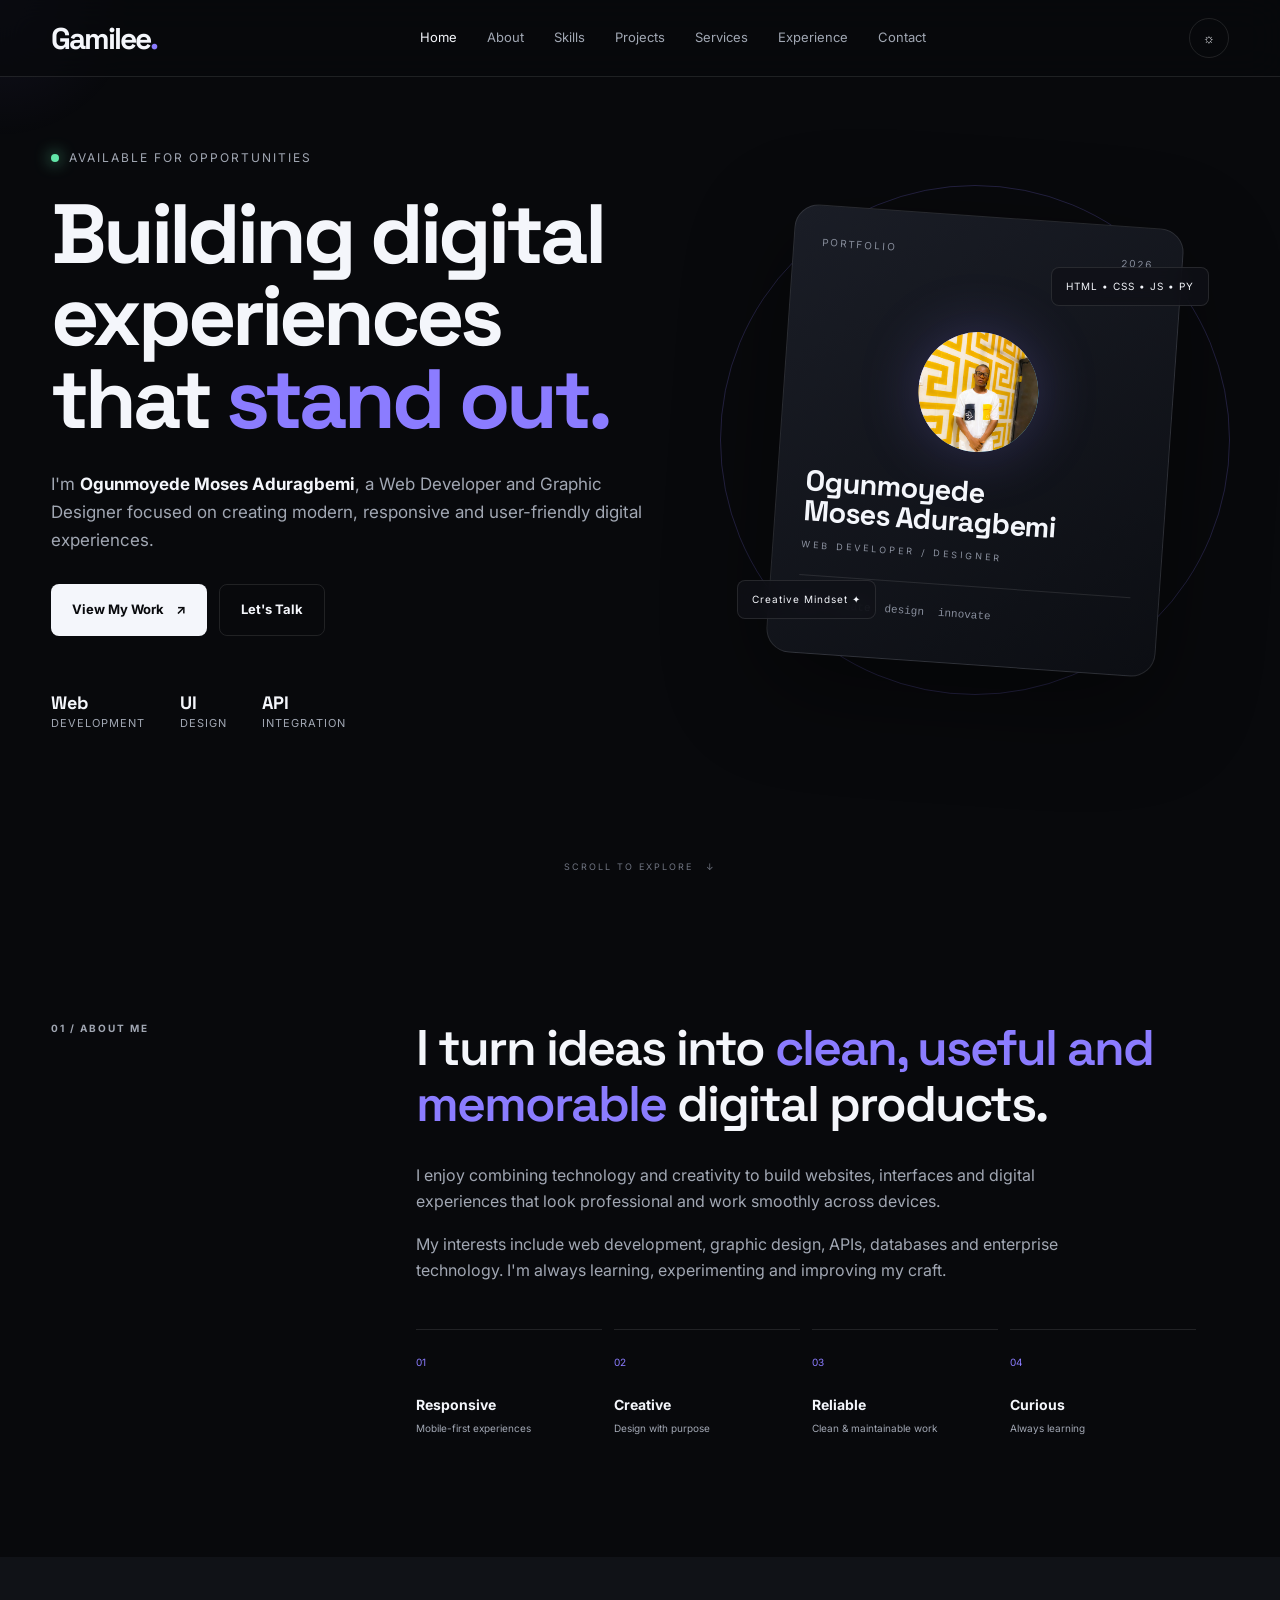
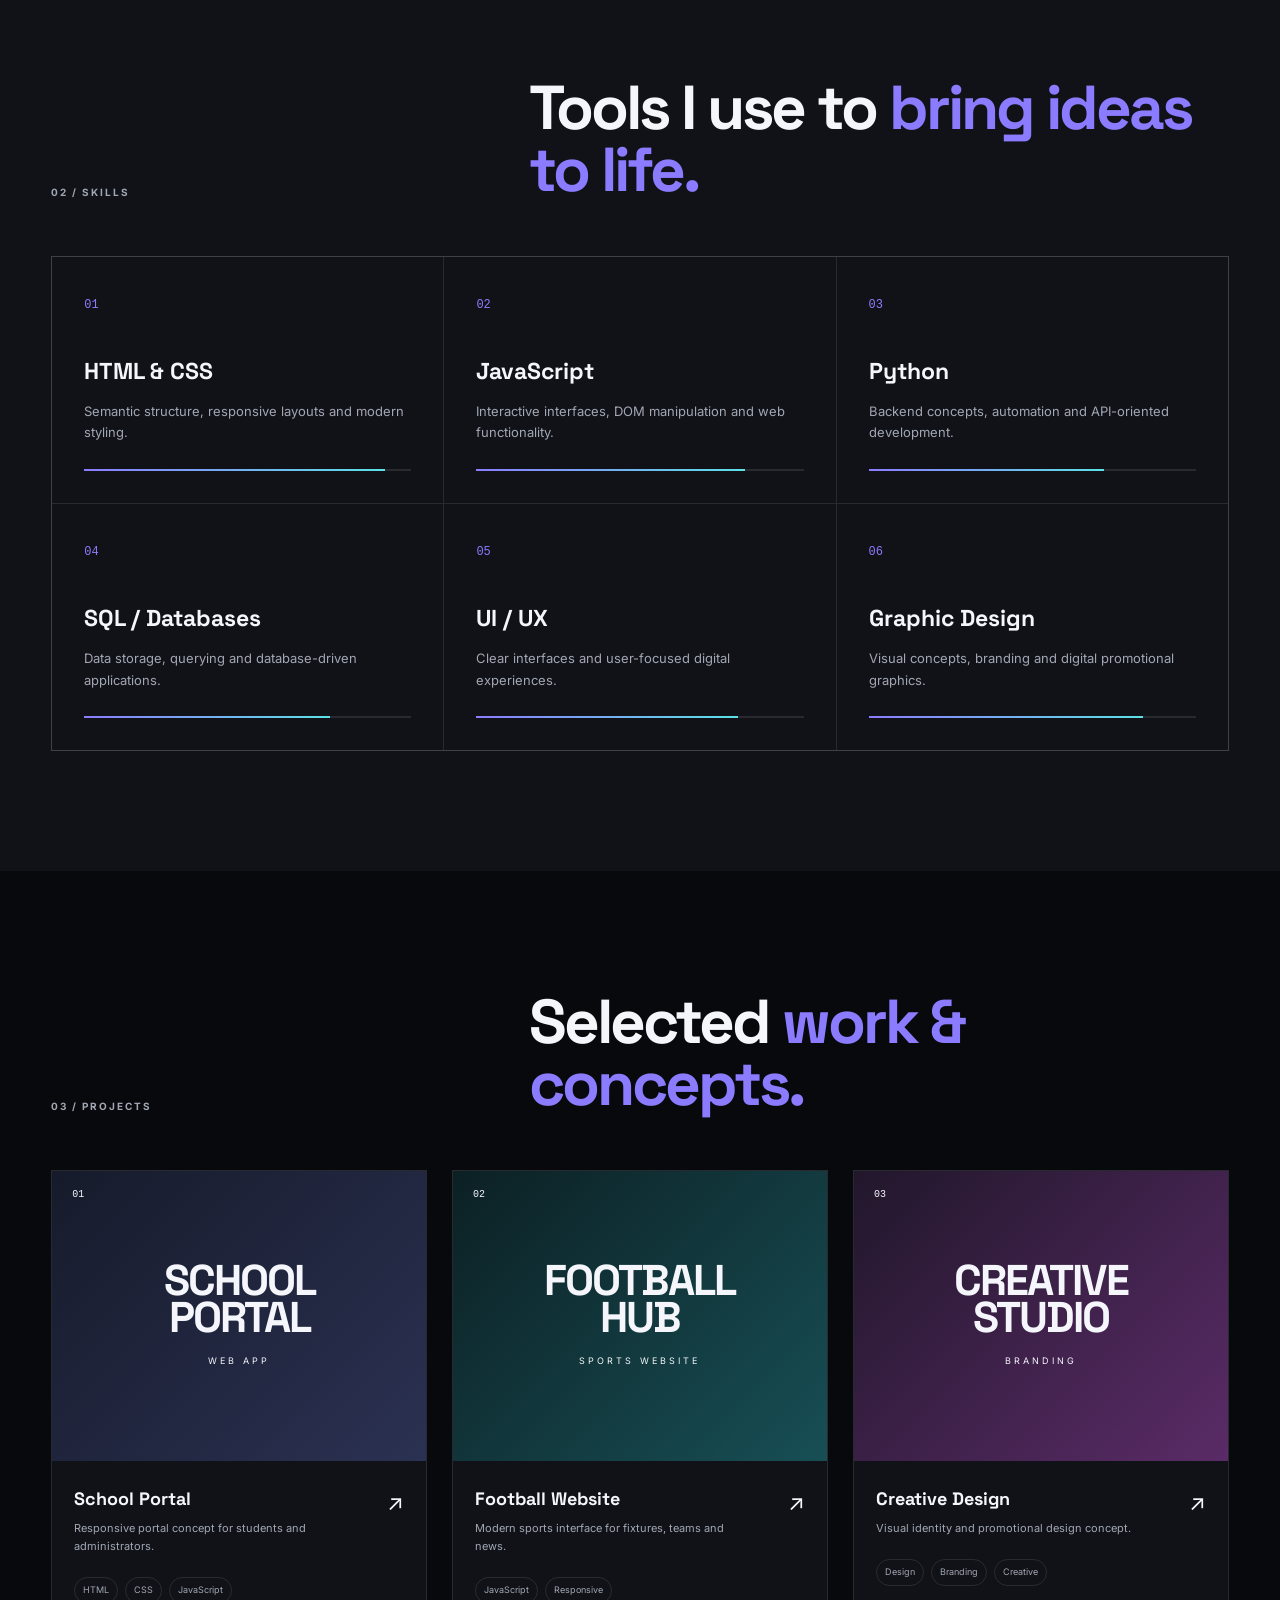
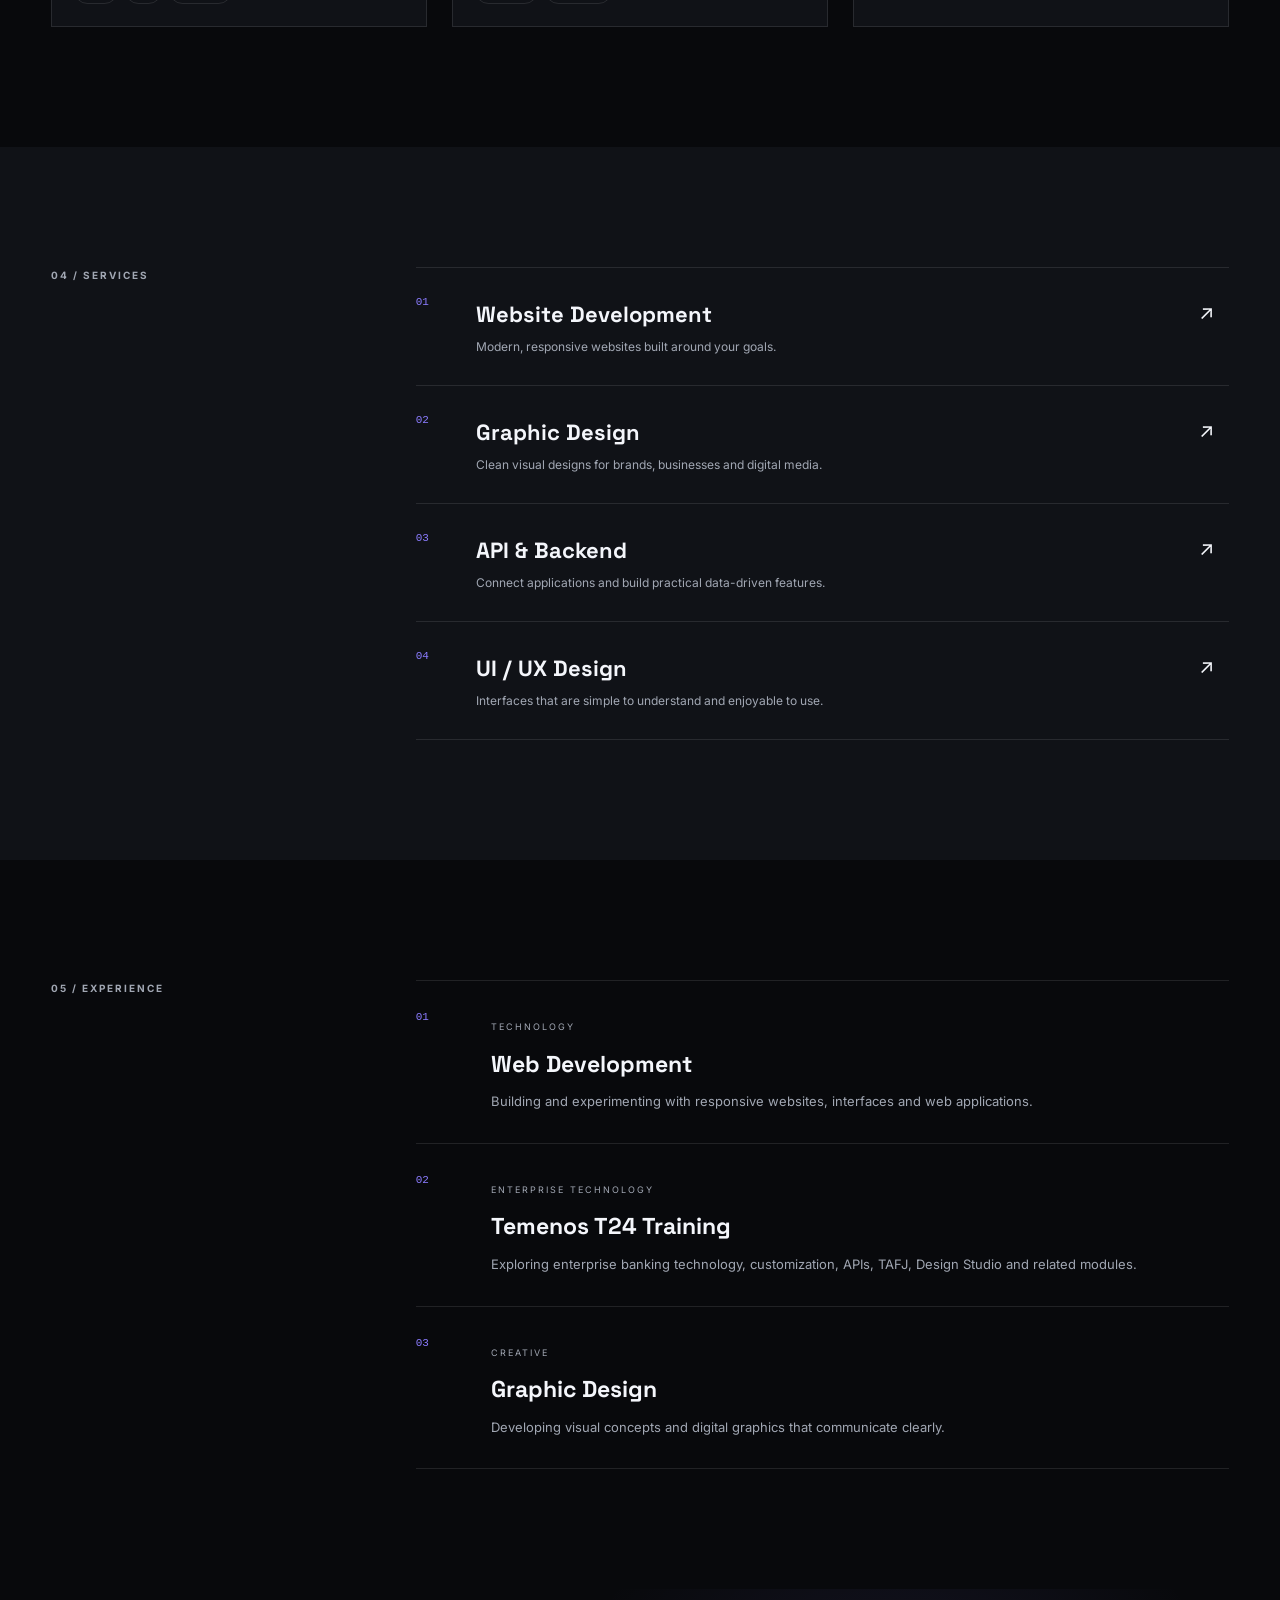
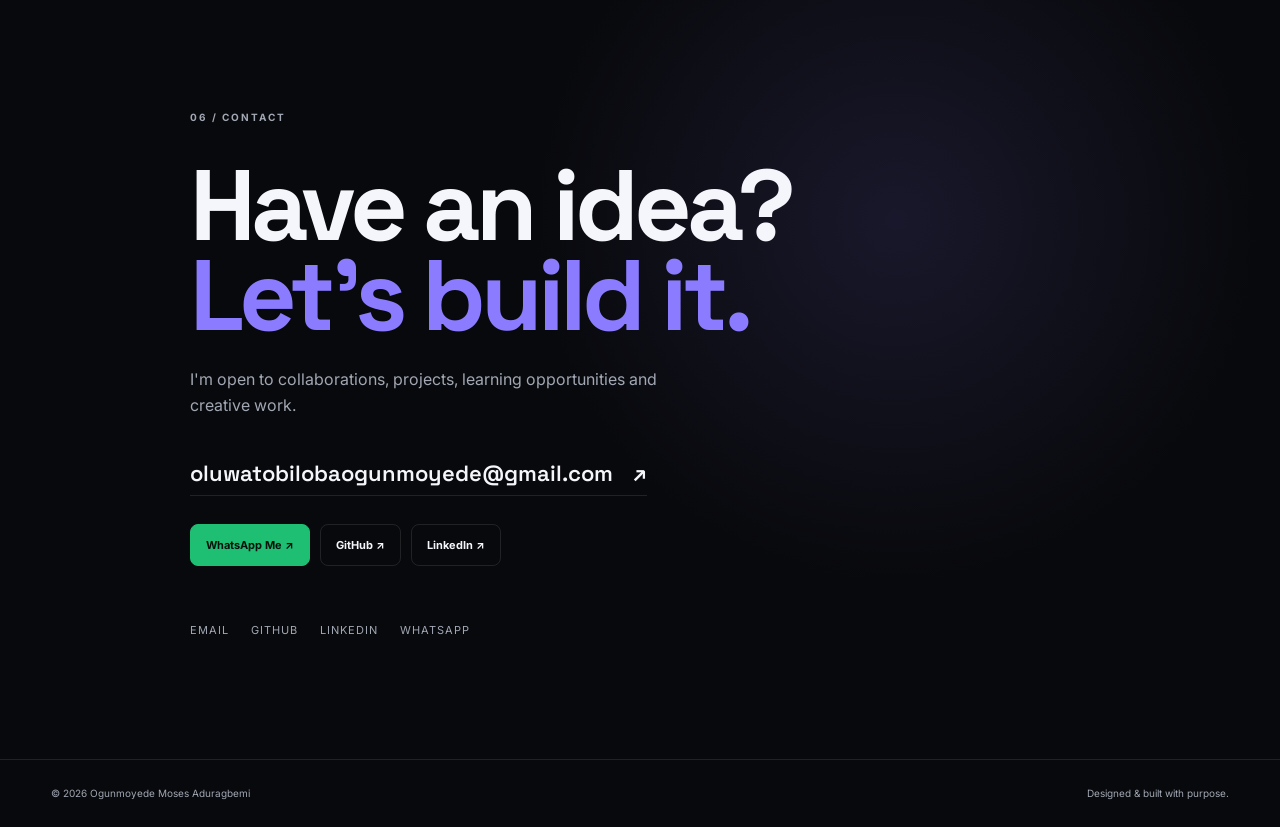
==== index.html @ 7714f145 "Initial commit" ====
<!DOCTYPE html>
<html lang="en">
<head>
    <meta charset="UTF-8">
    <meta name="viewport" content="width=device-width, initial-scale=1.0">

    <meta name="description"
        content="Portfolio of Ogunmoyede Moses Aduragbemi - Web Developer, Graphic Designer and Technology Enthusiast.">

    <title>Ogunmoyede Moses Aduragbemi | Portfolio</title>

    <link rel="preconnect" href="https://fonts.googleapis.com">
    <link rel="preconnect" href="https://fonts.gstatic.com" crossorigin>

    <link href="https://fonts.googleapis.com/css2?family=Inter:wght@400;500;600;700;800&family=Space+Grotesk:wght@500;600;700&display=swap"
        rel="stylesheet">

    <link rel="stylesheet" href="style.css">
</head>

<body>

    <!-- Cursor Glow -->
    <div class="cursor-glow"></div>

    <!-- ================= NAVBAR ================= -->

    <header class="header">

        <nav class="nav container">

            <a href="#home" class="logo">
                Gamilee<span>.</span>
            </a>

            <button class="menu-toggle" aria-label="Open Menu">
                <span></span>
                <span></span>
                <span></span>
            </button>

            <div class="nav-links">

                <a href="#home" class="active">Home</a>
                <a href="#about">About</a>
                <a href="#skills">Skills</a>
                <a href="#projects">Projects</a>
                <a href="#services">Services</a>
                <a href="#experience">Experience</a>
                <a href="#contact">Contact</a>

            </div>

            <button class="theme-toggle" aria-label="Toggle Theme">
                ☼
            </button>

        </nav>

    </header>


    <main>

        <!-- ================= HERO ================= -->

        <section id="home" class="hero section">

            <div class="container hero-grid">

                <div class="hero-copy reveal">

                    <p class="eyebrow">
                        <span class="pulse"></span>
                        Available for opportunities
                    </p>

                    <h1>
                        Building digital experiences that
                        <span>stand out.</span>
                    </h1>

                    <p class="hero-text">

                        I'm <strong>Ogunmoyede Moses Aduragbemi</strong>,
                        a Web Developer and Graphic Designer focused on
                        creating modern, responsive and user-friendly
                        digital experiences.

                    </p>

                    <div class="hero-actions">

                        <a href="#projects" class="btn btn-primary">
                            View My Work
                            <span>↗</span>
                        </a>

                        <a href="#contact" class="btn btn-secondary">
                            Let's Talk
                        </a>

                    </div>


                    <div class="mini-stats">

                        <div>
                            <strong>Web</strong>
                            <span>Development</span>
                        </div>

                        <div>
                            <strong>UI</strong>
                            <span>Design</span>
                        </div>

                        <div>
                            <strong>API</strong>
                            <span>Integration</span>
                        </div>

                    </div>

                </div>


                <!-- PROFILE CARD -->

                <div class="hero-visual reveal">

                    <div class="orbit orbit-one"></div>
                    <div class="orbit orbit-two"></div>

                    <div class="profile-card">

                        <div class="card-top">

                            <span>PORTFOLIO</span>
                            <span>2026</span>

                        </div>


                        <div class="avatar photo-avatar">

                            <img
                                src="Gamilee 1.jpg"
                                alt="Ogunmoyede Moses Aduragbemi">

                        </div>


                        <div class="card-name">

                            Ogunmoyede<br>
                            Moses Aduragbemi

                        </div>


                        <div class="card-role">

                            WEB DEVELOPER / DESIGNER

                        </div>


                        <div class="card-line"></div>


                        <div class="card-code">

                            <span>&lt;/&gt;</span>
                            <span>create</span>
                            <span>design</span>
                            <span>innovate</span>

                        </div>

                    </div>


                    <div class="floating-tag tag-one">
                        HTML • CSS • JS • PY
                    </div>

                    <div class="floating-tag tag-two">
                        Creative Mindset ✦
                    </div>

                </div>

            </div>


            <div class="scroll-hint">

                SCROLL TO EXPLORE
                <span>↓</span>

            </div>

        </section>


        <!-- ================= ABOUT ================= -->

        <section id="about" class="section">

            <div class="container two-col">

                <div class="section-label reveal">
                    01 / ABOUT ME
                </div>


                <div class="section-content reveal">

                    <p class="lead">

                        I turn ideas into
                        <span>clean, useful and memorable</span>
                        digital products.

                    </p>


                    <p>

                        I enjoy combining technology and creativity
                        to build websites, interfaces and digital
                        experiences that look professional and work
                        smoothly across devices.

                    </p>


                    <p>

                        My interests include web development,
                        graphic design, APIs, databases and enterprise
                        technology. I'm always learning, experimenting
                        and improving my craft.

                    </p>


                    <div class="about-grid">

                        <div class="about-item">

                            <span>01</span>

                            <strong>Responsive</strong>

                            <small>
                                Mobile-first experiences
                            </small>

                        </div>


                        <div class="about-item">

                            <span>02</span>

                            <strong>Creative</strong>

                            <small>
                                Design with purpose
                            </small>

                        </div>


                        <div class="about-item">

                            <span>03</span>

                            <strong>Reliable</strong>

                            <small>
                                Clean & maintainable work
                            </small>

                        </div>


                        <div class="about-item">

                            <span>04</span>

                            <strong>Curious</strong>

                            <small>
                                Always learning
                            </small>

                        </div>

                    </div>

                </div>

            </div>

        </section>


        <!-- ================= SKILLS ================= -->

        <section id="skills" class="section section-dark">

            <div class="container">

                <div class="section-heading reveal">

                    <div class="section-label">
                        02 / SKILLS
                    </div>

                    <h2>

                        Tools I use to
                        <span>bring ideas to life.</span>

                    </h2>

                </div>


                <div class="skills-grid">


                    <div class="skill-card reveal">

                        <b>01</b>

                        <h3>HTML & CSS</h3>

                        <p>
                            Semantic structure, responsive layouts
                            and modern styling.
                        </p>

                        <div class="skill-bar">
                            <i style="width:92%"></i>
                        </div>

                    </div>


                    <div class="skill-card reveal">

                        <b>02</b>

                        <h3>JavaScript</h3>

                        <p>
                            Interactive interfaces, DOM manipulation
                            and web functionality.
                        </p>

                        <div class="skill-bar">
                            <i style="width:82%"></i>
                        </div>

                    </div>


                    <div class="skill-card reveal">

                        <b>03</b>

                        <h3>Python</h3>

                        <p>
                            Backend concepts, automation and
                            API-oriented development.
                        </p>

                        <div class="skill-bar">
                            <i style="width:72%"></i>
                        </div>

                    </div>


                    <div class="skill-card reveal">

                        <b>04</b>

                        <h3>SQL / Databases</h3>

                        <p>
                            Data storage, querying and
                            database-driven applications.
                        </p>

                        <div class="skill-bar">
                            <i style="width:75%"></i>
                        </div>

                    </div>


                    <div class="skill-card reveal">

                        <b>05</b>

                        <h3>UI / UX</h3>

                        <p>
                            Clear interfaces and user-focused
                            digital experiences.
                        </p>

                        <div class="skill-bar">
                            <i style="width:80%"></i>
                        </div>

                    </div>


                    <div class="skill-card reveal">

                        <b>06</b>

                        <h3>Graphic Design</h3>

                        <p>
                            Visual concepts, branding and
                            digital promotional graphics.
                        </p>

                        <div class="skill-bar">
                            <i style="width:84%"></i>
                        </div>

                    </div>

                </div>

            </div>

        </section>


        <!-- ================= PROJECTS ================= -->

        <section id="projects" class="section">

            <div class="container">

                <div class="section-heading reveal">

                    <div class="section-label">
                        03 / PROJECTS
                    </div>

                    <h2>

                        Selected
                        <span>work & concepts.</span>

                    </h2>

                </div>


                <div class="projects-grid">


                    <article class="project reveal">

                        <div class="project-image project-one">

                            <span>01</span>

                            <strong>
                                SCHOOL<br>
                                PORTAL
                            </strong>

                            <em>
                                WEB APP
                            </em>

                        </div>


                        <div class="project-info">

                            <div>

                                <h3>
                                    School Portal
                                </h3>

                                <p>
                                    Responsive portal concept
                                    for students and administrators.
                                </p>

                            </div>

                            <span class="arrow">
                                ↗
                            </span>

                        </div>


                        <div class="tags">

                            <span>HTML</span>
                            <span>CSS</span>
                            <span>JavaScript</span>

                        </div>

                    </article>


                    <article class="project reveal">

                        <div class="project-image project-two">

                            <span>02</span>

                            <strong>
                                FOOTBALL<br>
                                HUB
                            </strong>

                            <em>
                                SPORTS WEBSITE
                            </em>

                        </div>


                        <div class="project-info">

                            <div>

                                <h3>
                                    Football Website
                                </h3>

                                <p>
                                    Modern sports interface for
                                    fixtures, teams and news.
                                </p>

                            </div>

                            <span class="arrow">
                                ↗
                            </span>

                        </div>


                        <div class="tags">

                            <span>JavaScript</span>
                            <span>Responsive</span>

                        </div>

                    </article>


                    <article class="project reveal">

                        <div class="project-image project-three">

                            <span>03</span>

                            <strong>
                                CREATIVE<br>
                                STUDIO
                            </strong>

                            <em>
                                BRANDING
                            </em>

                        </div>


                        <div class="project-info">

                            <div>

                                <h3>
                                    Creative Design
                                </h3>

                                <p>
                                    Visual identity and promotional
                                    design concept.
                                </p>

                            </div>

                            <span class="arrow">
                                ↗
                            </span>

                        </div>


                        <div class="tags">

                            <span>Design</span>
                            <span>Branding</span>
                            <span>Creative</span>

                        </div>

                    </article>

                </div>

            </div>

        </section>


        <!-- ================= SERVICES ================= -->

        <section id="services" class="section section-dark">

            <div class="container two-col services-layout">

                <div class="section-label reveal">
                    04 / SERVICES
                </div>


                <div class="services-list reveal">


                    <div class="service">

                        <span>01</span>

                        <div>

                            <h3>
                                Website Development
                            </h3>

                            <p>
                                Modern, responsive websites
                                built around your goals.
                            </p>

                        </div>

                        <b>↗</b>

                    </div>


                    <div class="service">

                        <span>02</span>

                        <div>

                            <h3>
                                Graphic Design
                            </h3>

                            <p>
                                Clean visual designs for brands,
                                businesses and digital media.
                            </p>

                        </div>

                        <b>↗</b>

                    </div>


                    <div class="service">

                        <span>03</span>

                        <div>

                            <h3>
                                API & Backend
                            </h3>

                            <p>
                                Connect applications and build
                                practical data-driven features.
                            </p>

                        </div>

                        <b>↗</b>

                    </div>


                    <div class="service">

                        <span>04</span>

                        <div>

                            <h3>
                                UI / UX Design
                            </h3>

                            <p>
                                Interfaces that are simple to
                                understand and enjoyable to use.
                            </p>

                        </div>

                        <b>↗</b>

                    </div>

                </div>

            </div>

        </section>


        <!-- ================= EXPERIENCE ================= -->

        <section id="experience" class="section">

            <div class="container two-col">

                <div class="section-label reveal">
                    05 / EXPERIENCE
                </div>


                <div class="timeline reveal">


                    <div class="timeline-item">

                        <span>01</span>

                        <div>

                            <small>
                                TECHNOLOGY
                            </small>

                            <h3>
                                Web Development
                            </h3>

                            <p>
                                Building and experimenting with
                                responsive websites, interfaces
                                and web applications.
                            </p>

                        </div>

                    </div>


                    <div class="timeline-item">

                        <span>02</span>

                        <div>

                            <small>
                                ENTERPRISE TECHNOLOGY
                            </small>

                            <h3>
                                Temenos T24 Training
                            </h3>

                            <p>
                                Exploring enterprise banking technology,
                                customization, APIs, TAFJ, Design Studio
                                and related modules.
                            </p>

                        </div>

                    </div>


                    <div class="timeline-item">

                        <span>03</span>

                        <div>

                            <small>
                                CREATIVE
                            </small>

                            <h3>
                                Graphic Design
                            </h3>

                            <p>
                                Developing visual concepts and digital
                                graphics that communicate clearly.
                            </p>

                        </div>

                    </div>

                </div>

            </div>

        </section>


        <!-- ================= CONTACT ================= -->

        <section id="contact" class="contact section">

            <div class="container contact-inner reveal">

                <div class="section-label">
                    06 / CONTACT
                </div>


                <h2>

                    Have an idea?
                    <br>

                    <span>
                        Let's build it.
                    </span>

                </h2>


                <p>

                    I'm open to collaborations, projects,
                    learning opportunities and creative work.

                </p>


                <a
                    class="email-link"
                    href="mailto:oluwatobilobaogunmoyede@gmail.com">

                    oluwatobilobaogunmoyede@gmail.com

                    <span>↗</span>

                </a>


                <div class="contact-actions">


                    <!-- WhatsApp -->

                    <a
                        class="contact-btn whatsapp"
                        href="https://wa.me/2348124066691"
                        target="_blank">

                        WhatsApp Me ↗

                    </a>


                    <!-- GitHub -->

                    <a
                        class="contact-btn"
                        href="https://github.com/oluwatobilobaogunmoyede"
                        target="_blank">

                        GitHub ↗

                    </a>


                    <!-- LinkedIn -->

                    <a
                        class="contact-btn"
                        href="https://www.linkedin.com/search/results/all/?keywords=Moses%20Aduragbemi%20Ogunmoyede"
                        target="_blank">

                        LinkedIn ↗

                    </a>

                </div>


                <div class="socials">

                    <a href="mailto:oluwatobilobaogunmoyede@gmail.com">
                        Email
                    </a>

                    <a
                        href="https://github.com/oluwatobilobaogunmoyede"
                        target="_blank">

                        GitHub
                    </a>

                    <a
                        href="https://www.linkedin.com/search/results/all/?keywords=Moses%20Aduragbemi%20Ogunmoyede"
                        target="_blank">

                        LinkedIn
                    </a>

                    <a
                        href="https://wa.me/2348124066691"
                        target="_blank">

                        WhatsApp
                    </a>

                </div>

            </div>

        </section>

    </main>


    <!-- ================= FOOTER ================= -->

    <footer class="footer">

        <div class="container">

            <span>
                © 2026 Ogunmoyede Moses Aduragbemi
            </span>

            <span>
                Designed & built with purpose.
            </span>

        </div>

    </footer>


    <script src="script.js"></script>

</body>
</html>
---- style.css ----
:root {

    --bg: #08090c;
    --surface: #101217;
    --surface2: #151820;

    --text: #f4f6fb;
    --muted: #a1a7b3;

    --line: rgba(255,255,255,.1);

    --accent: #8b7cff;
    --accent2: #5ce1e6;

    --max: 1180px;
}


/* RESET */

* {
    box-sizing: border-box;
    margin: 0;
    padding: 0;
}


html {
    scroll-behavior: smooth;
}


body {

    font-family: Inter, Arial, sans-serif;

    background: var(--bg);

    color: var(--text);

    line-height: 1.65;

    overflow-x: hidden;
}


a {
    color: inherit;
    text-decoration: none;
}


.container {

    width: min(var(--max), 92%);

    margin: auto;
}


.section {

    padding: 120px 0;
}


.section-dark {

    background: var(--surface);
}


/* ================= NAVBAR ================= */

.header {

    position: fixed;

    z-index: 20;

    top: 0;
    left: 0;

    width: 100%;

    background: rgba(8,9,12,.72);

    backdrop-filter: blur(18px);

    border-bottom: 1px solid var(--line);
}


.nav {

    height: 76px;

    display: flex;

    align-items: center;

    justify-content: space-between;
}


.logo {

    font: 700 30px "Space Grotesk";

    letter-spacing: -2px;
}


.logo span {

    color: var(--accent);
}


.nav-links {

    display: flex;

    gap: 30px;
}


.nav-links a {

    font-size: 13px;

    color: var(--muted);

    transition: .25s;
}


.nav-links a:hover,
.nav-links a.active {

    color: var(--text);
}


.theme-toggle,
.menu-toggle {

    border: 1px solid var(--line);

    background: transparent;

    color: var(--text);

    border-radius: 50%;

    width: 40px;

    height: 40px;

    cursor: pointer;
}


.menu-toggle {

    display: none;

    border: 0;
}


/* ================= HERO ================= */

.hero {

    min-height: 100vh;

    display: flex;

    align-items: center;

    padding-top: 100px;

    position: relative;
}


.hero-grid {

    display: grid;

    grid-template-columns: 1.1fr .9fr;

    gap: 50px;

    align-items: center;
}


.eyebrow {

    font-size: 12px;

    letter-spacing: 2px;

    text-transform: uppercase;

    color: var(--muted);

    display: flex;

    gap: 10px;

    align-items: center;

    margin-bottom: 25px;
}


.pulse {

    width: 8px;

    height: 8px;

    border-radius: 50%;

    background: #62e6a8;

    box-shadow: 0 0 16px #62e6a8;
}


h1,
h2,
h3,
.logo {

    font-family: "Space Grotesk", sans-serif;
}


h1 {

    font-size: clamp(48px, 7vw, 84px);

    line-height: .98;

    letter-spacing: -4px;

    max-width: 850px;
}


h1 span,
h2 span,
.lead span {

    color: var(--accent);
}


.hero-text {

    max-width: 650px;

    color: var(--muted);

    font-size: 17px;

    margin: 30px 0;
}


.hero-text strong {

    color: var(--text);
}


.hero-actions {

    display: flex;

    gap: 12px;
}


.btn {

    padding: 14px 21px;

    border-radius: 8px;

    font-size: 13px;

    font-weight: 700;

    display: inline-flex;

    gap: 12px;

    align-items: center;

    transition: .25s;
}


.btn-primary {

    background: var(--text);

    color: var(--bg);
}


.btn-secondary {

    border: 1px solid var(--line);
}


.btn:hover {

    transform: translateY(-3px);
}


.mini-stats {

    display: flex;

    gap: 35px;

    margin-top: 55px;
}


.mini-stats div {

    display: grid;
}


.mini-stats strong {

    font: 700 18px "Space Grotesk";
}


.mini-stats span {

    font-size: 11px;

    color: var(--muted);

    text-transform: uppercase;

    letter-spacing: 1px;
}


/* ================= PROFILE CARD ================= */

.hero-visual {

    height: 540px;

    display: flex;

    align-items: center;

    justify-content: center;

    position: relative;
}


.profile-card {

    width: min(390px, 90%);

    aspect-ratio: 1 / 1.15;

    background: linear-gradient(
        145deg,
        #1a1d26,
        #0c0e13
    );

    border: 1px solid var(--line);

    border-radius: 24px;

    padding: 28px;

    box-shadow: 0 30px 100px rgba(0,0,0,.45);

    transform: rotate(4deg);

    position: relative;

    z-index: 2;
}


.card-top {

    display: flex;

    justify-content: space-between;

    color: #858b99;

    font-size: 10px;

    letter-spacing: 2px;
}


.avatar {

    width: 120px;

    height: 120px;

    border-radius: 50%;

    margin: 70px auto 25px;

    background: linear-gradient(
        135deg,
        var(--accent),
        var(--accent2)
    );

    box-shadow: 0 0 60px rgba(139,124,255,.25);

    overflow: hidden;
}


.avatar img {

    width: 100%;

    height: 100%;

    object-fit: cover;

    object-position: center 20%;

    display: block;
}


.card-name {

    font: 700 29px/1.05 "Space Grotesk";

    letter-spacing: -1px;
}


.card-role {

    font-size: 9px;

    letter-spacing: 3px;

    color: #8c92a0;

    margin-top: 12px;
}


.card-line {

    height: 1px;

    background: var(--line);

    margin: 22px 0;
}


.card-code {

    display: flex;

    gap: 14px;

    font: 11px monospace;

    color: #878d9b;
}


.card-code span:first-child {

    color: var(--accent);
}


/* ORBITS */

.orbit {

    position: absolute;

    border: 1px solid rgba(139,124,255,.22);

    border-radius: 50%;

    width: 510px;

    height: 510px;
}


.orbit-two {

    width: 350px;

    height: 350px;

    border-color: rgba(92,225,230,.15);
}


.floating-tag {

    position: absolute;

    z-index: 3;

    padding: 10px 14px;

    border: 1px solid var(--line);

    background: rgba(15,17,23,.8);

    backdrop-filter: blur(10px);

    border-radius: 8px;

    font-size: 10px;

    letter-spacing: 1px;
}


.tag-one {

    top: 18%;

    right: 4%;
}


.tag-two {

    bottom: 17%;

    left: 3%;
}


.scroll-hint {

    position: absolute;

    bottom: 25px;

    left: 50%;

    transform: translateX(-50%);

    font-size: 9px;

    letter-spacing: 2px;

    color: #707582;
}


.scroll-hint span {

    margin-left: 8px;
}


/* ================= ABOUT ================= */

.two-col {

    display: grid;

    grid-template-columns: .35fr 1fr;

    gap: 80px;
}


.section-label {

    font-size: 10px;

    letter-spacing: 2px;

    color: var(--muted);

    font-weight: 700;
}


.section-content {

    max-width: 780px;
}


.lead {

    font: 600 clamp(30px,4vw,50px)/1.12 "Space Grotesk";

    letter-spacing: -2px;

    margin-bottom: 30px;
}


.section-content > p:not(.lead) {

    color: var(--muted);

    margin-bottom: 16px;

    max-width: 700px;
}


.about-grid {

    display: grid;

    grid-template-columns: repeat(4,1fr);

    gap: 12px;

    margin-top: 45px;
}


.about-item {

    padding-top: 17px;

    border-top: 1px solid var(--line);
}


.about-item span {

    font-size: 10px;

    color: var(--accent);
}


.about-item strong {

    display: block;

    font-size: 14px;

    margin-top: 20px;
}


.about-item small {

    display: block;

    color: var(--muted);

    font-size: 10px;

    margin-top: 4px;
}


/* ================= SECTION HEADING ================= */

.section-heading {

    margin-bottom: 55px;

    display: flex;

    align-items: end;

    justify-content: space-between;

    gap: 30px;
}


.section-heading h2 {

    font-size: clamp(34px,5vw,62px);

    line-height: 1;

    letter-spacing: -3px;

    max-width: 700px;
}


/* ================= SKILLS ================= */

.skills-grid {

    display: grid;

    grid-template-columns: repeat(3,1fr);

    gap: 1px;

    background: var(--line);

    border: 1px solid var(--line);
}


.skill-card {

    background: var(--surface);

    padding: 32px;

    min-height: 235px;
}


.skill-card b {

    font: 12px monospace;

    color: var(--accent);
}


.skill-card h3 {

    font-size: 23px;

    margin: 38px 0 10px;
}


.skill-card p {

    color: var(--muted);

    font-size: 13px;
}


.skill-bar {

    height: 2px;

    background: var(--line);

    margin-top: 25px;
}


.skill-bar i {

    display: block;

    height: 100%;

    background: linear-gradient(
        90deg,
        var(--accent),
        var(--accent2)
    );
}


/* ================= PROJECTS ================= */

.projects-grid {

    display: grid;

    grid-template-columns: repeat(3,1fr);

    gap: 25px;
}


.project {

    border: 1px solid var(--line);

    background: var(--surface);

    overflow: hidden;

    transition: .3s;
}


.project:hover {

    transform: translateY(-7px);
}


.project-image {

    height: 290px;

    padding: 22px;

    position: relative;

    display: flex;

    flex-direction: column;

    justify-content: center;

    align-items: center;

    text-align: center;

    overflow: hidden;
}


.project-one {

    background: linear-gradient(
        135deg,
        #161b2b,
        #2b3152
    );
}


.project-two {

    background: linear-gradient(
        135deg,
        #0c2024,
        #174f55
    );
}


.project-three {

    background: linear-gradient(
        135deg,
        #21172b,
        #5a2b67
    );
}


.project-image span {

    position: absolute;

    top: 18px;

    left: 20px;

    font: 10px monospace;
}


.project-image strong {

    font: 700 43px/.85 "Space Grotesk";

    letter-spacing: -2px;
}


.project-image em {

    font-style: normal;

    font-size: 9px;

    letter-spacing: 3px;

    margin-top: 18px;
}


.project-info {

    display: flex;

    justify-content: space-between;

    padding: 23px 22px 10px;
}


.project-info h3 {

    font-size: 18px;
}


.project-info p {

    color: var(--muted);

    font-size: 11px;

    margin-top: 5px;

    max-width: 260px;
}


.arrow {

    font-size: 22px;
}


.tags {

    display: flex;

    gap: 7px;

    padding: 12px 22px 22px;
}


.tags span {

    font-size: 9px;

    padding: 5px 8px;

    border: 1px solid var(--line);

    border-radius: 20px;

    color: var(--muted);
}


/* ================= SERVICES ================= */

.services-layout {

    align-items: start;
}


.services-list {

    border-top: 1px solid var(--line);
}


.service {

    display: grid;

    grid-template-columns: 45px 1fr 30px;

    gap: 15px;

    align-items: start;

    padding: 28px 0;

    border-bottom: 1px solid var(--line);
}


.service > span {

    font: 11px monospace;

    color: var(--accent);
}


.service h3 {

    font-size: 22px;
}


.service p {

    color: var(--muted);

    font-size: 12px;

    margin-top: 5px;
}


.service > b {

    font-size: 20px;

    font-weight: 400;
}


/* ================= EXPERIENCE ================= */

.timeline {

    border-top: 1px solid var(--line);
}


.timeline-item {

    display: grid;

    grid-template-columns: 50px 1fr;

    gap: 25px;

    padding: 30px 0;

    border-bottom: 1px solid var(--line);
}


.timeline-item > span {

    font: 11px monospace;

    color: var(--accent);
}


.timeline-item small {

    font-size: 9px;

    letter-spacing: 2px;

    color: var(--muted);
}


.timeline-item h3 {

    font-size: 23px;

    margin: 8px 0;
}


.timeline-item p {

    font-size: 13px;

    color: var(--muted);

    max-width: 650px;
}


/* ================= CONTACT ================= */

.contact {

    background:
        radial-gradient(
            circle at 70% 30%,
            rgba(139,124,255,.13),
            transparent 35%
        ),
        var(--bg);
}


.contact-inner {

    max-width: 900px;
}


.contact h2 {

    font-size: clamp(55px,8vw,100px);

    line-height: .9;

    letter-spacing: -5px;

    margin: 35px 0 25px;
}


.contact p {

    color: var(--muted);

    max-width: 520px;
}


.email-link {

    display: inline-flex;

    gap: 20px;

    font: 600 22px "Space Grotesk";

    margin-top: 40px;

    border-bottom: 1px solid var(--line);

    padding-bottom: 8px;
}


/* CONTACT BUTTONS */

.contact-actions {

    display: flex;

    flex-wrap: wrap;

    gap: 10px;

    margin-top: 28px;
}


.contact-btn {

    display: inline-flex;

    padding: 11px 15px;

    border: 1px solid var(--line);

    border-radius: 8px;

    font-size: 11px;

    font-weight: 700;

    transition: .25s;
}


.contact-btn:hover {

    transform: translateY(-3px);

    border-color: var(--accent);
}


.contact-btn.whatsapp {

    background: #1fbf73;

    color: #06120c;

    border-color: #1fbf73;
}


.socials {

    display: flex;

    gap: 22px;

    margin-top: 55px;
}


.socials a {

    font-size: 11px;

    color: var(--muted);

    text-transform: uppercase;

    letter-spacing: 1px;
}


.socials a:hover {

    color: var(--text);
}


/* ================= FOOTER ================= */

.footer {

    border-top: 1px solid var(--line);

    padding: 25px 0;

    color: var(--muted);

    font-size: 10px;
}


.footer .container {

    display: flex;

    justify-content: space-between;
}


/* ================= ANIMATION ================= */

.reveal {

    opacity: 0;

    transform: translateY(25px);

    transition:
        opacity .7s ease,
        transform .7s ease;
}


.reveal.visible {

    opacity: 1;

    transform: none;
}


.cursor-glow {

    position: fixed;

    width: 300px;

    height: 300px;

    border-radius: 50%;

    pointer-events: none;

    background:
        radial-gradient(
            circle,
            rgba(139,124,255,.08),
            transparent 65%
        );

    transform: translate(-50%,-50%);

    z-index: 0;
}


/* ================= MOBILE ================= */

@media(max-width:900px) {

    .nav-links {

        position: absolute;

        top: 76px;

        left: 0;

        width: 100%;

        background: var(--bg);

        padding: 25px;

        display: none;

        flex-direction: column;

        gap: 18px;

        border-bottom: 1px solid var(--line);
    }


    .nav-links.open {

        display: flex;
    }


    .menu-toggle {

        display: grid;

        place-content: center;

        gap: 4px;
    }


    .menu-toggle span {

        display: block;

        width: 18px;

        height: 1px;

        background: var(--text);
    }


    .theme-toggle {

        margin-left: auto;

        margin-right: 10px;
    }


    .hero-grid,
    .two-col {

        grid-template-columns: 1fr;
    }


    .hero {

        padding-top: 130px;
    }


    .hero-visual {

        height: 480px;
    }


    .two-col {

        gap: 40px;
    }


    .about-grid {

        grid-template-columns: repeat(2,1fr);
    }


    .skills-grid,
    .projects-grid {

        grid-template-columns: 1fr 1fr;
    }


    .section-heading {

        display: block;
    }


    .section-heading .section-label {

        margin-bottom: 25px;
    }

}


/* SMALL MOBILE */

@media(max-width:600px) {

    .section {

        padding: 85px 0;
    }


    h1 {

        letter-spacing: -3px;
    }


    .hero-text {

        font-size: 15px;
    }


    .mini-stats {

        gap: 20px;
    }


    .hero-visual {

        height: 410px;
    }


    .profile-card {

        width: 290px;
    }


    .avatar {

        width: 90px;

        height: 90px;

        margin: 45px auto 20px;
    }


    .card-name {

        font-size: 24px;
    }


    .orbit {

        width: 340px;

        height: 340px;
    }


    .orbit-two {

        width: 250px;

        height: 250px;
    }


    .tag-one {

        right: 0;
    }


    .tag-two {

        left: 0;
    }


    .skills-grid,
    .projects-grid {

        grid-template-columns: 1fr;
    }


    .about-grid {

        grid-template-columns: 1fr 1fr;
    }


    .contact h2 {

        letter-spacing: -4px;
    }


    .footer .container {

        flex-direction: column;

        gap: 7px;
    }


    .socials {

        flex-wrap: wrap;
    }

}
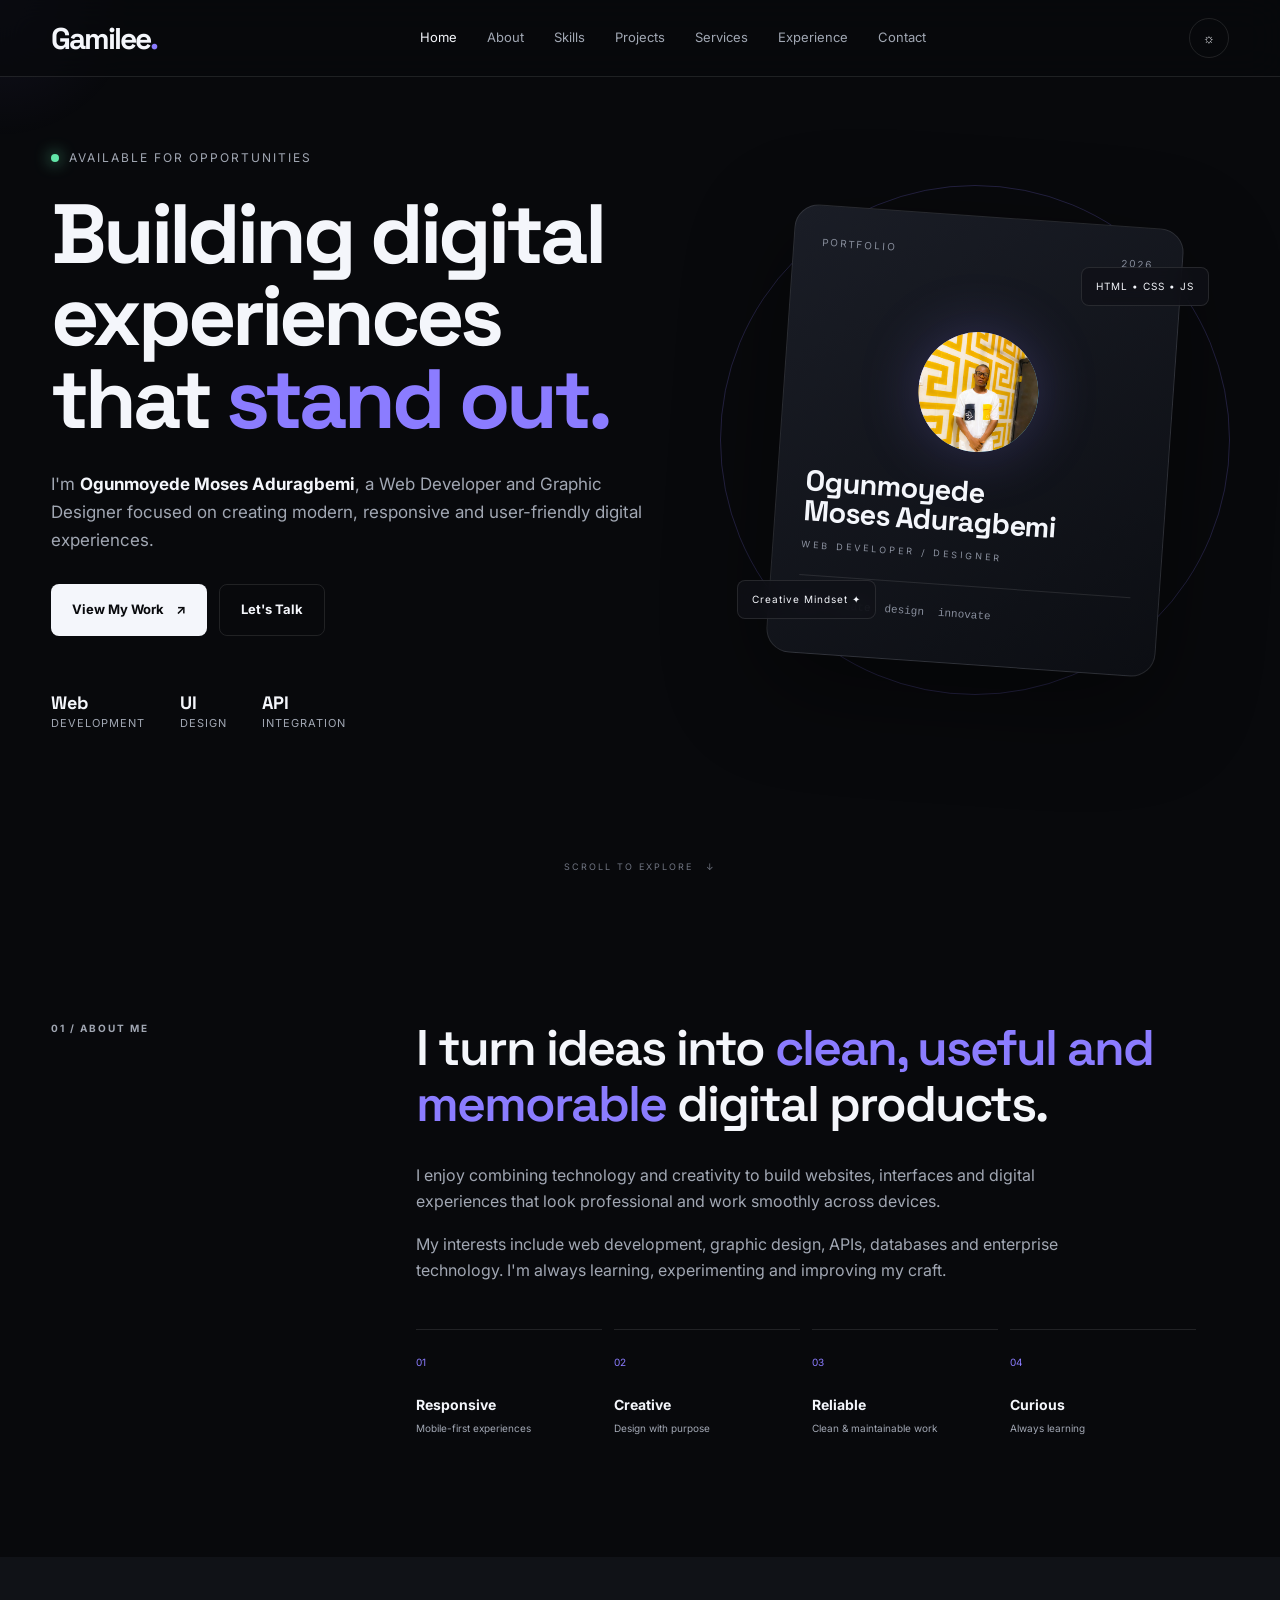
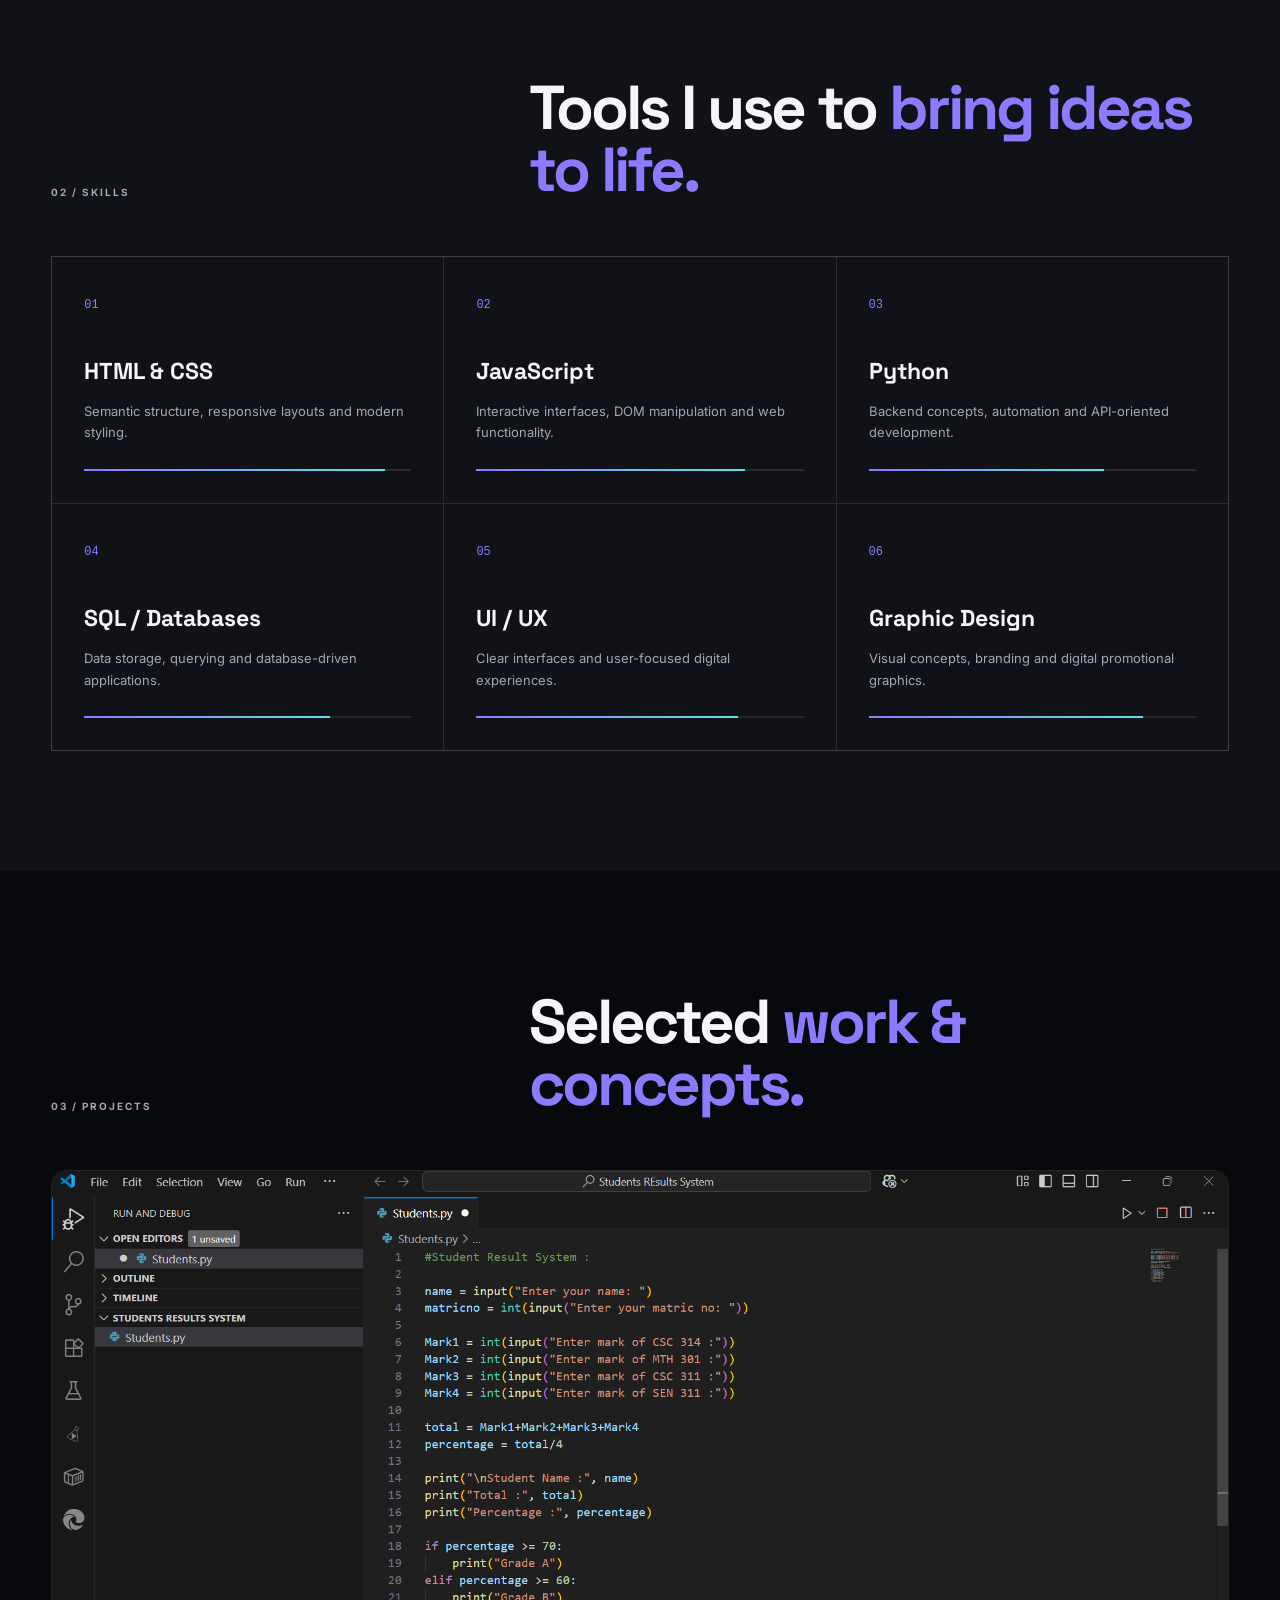
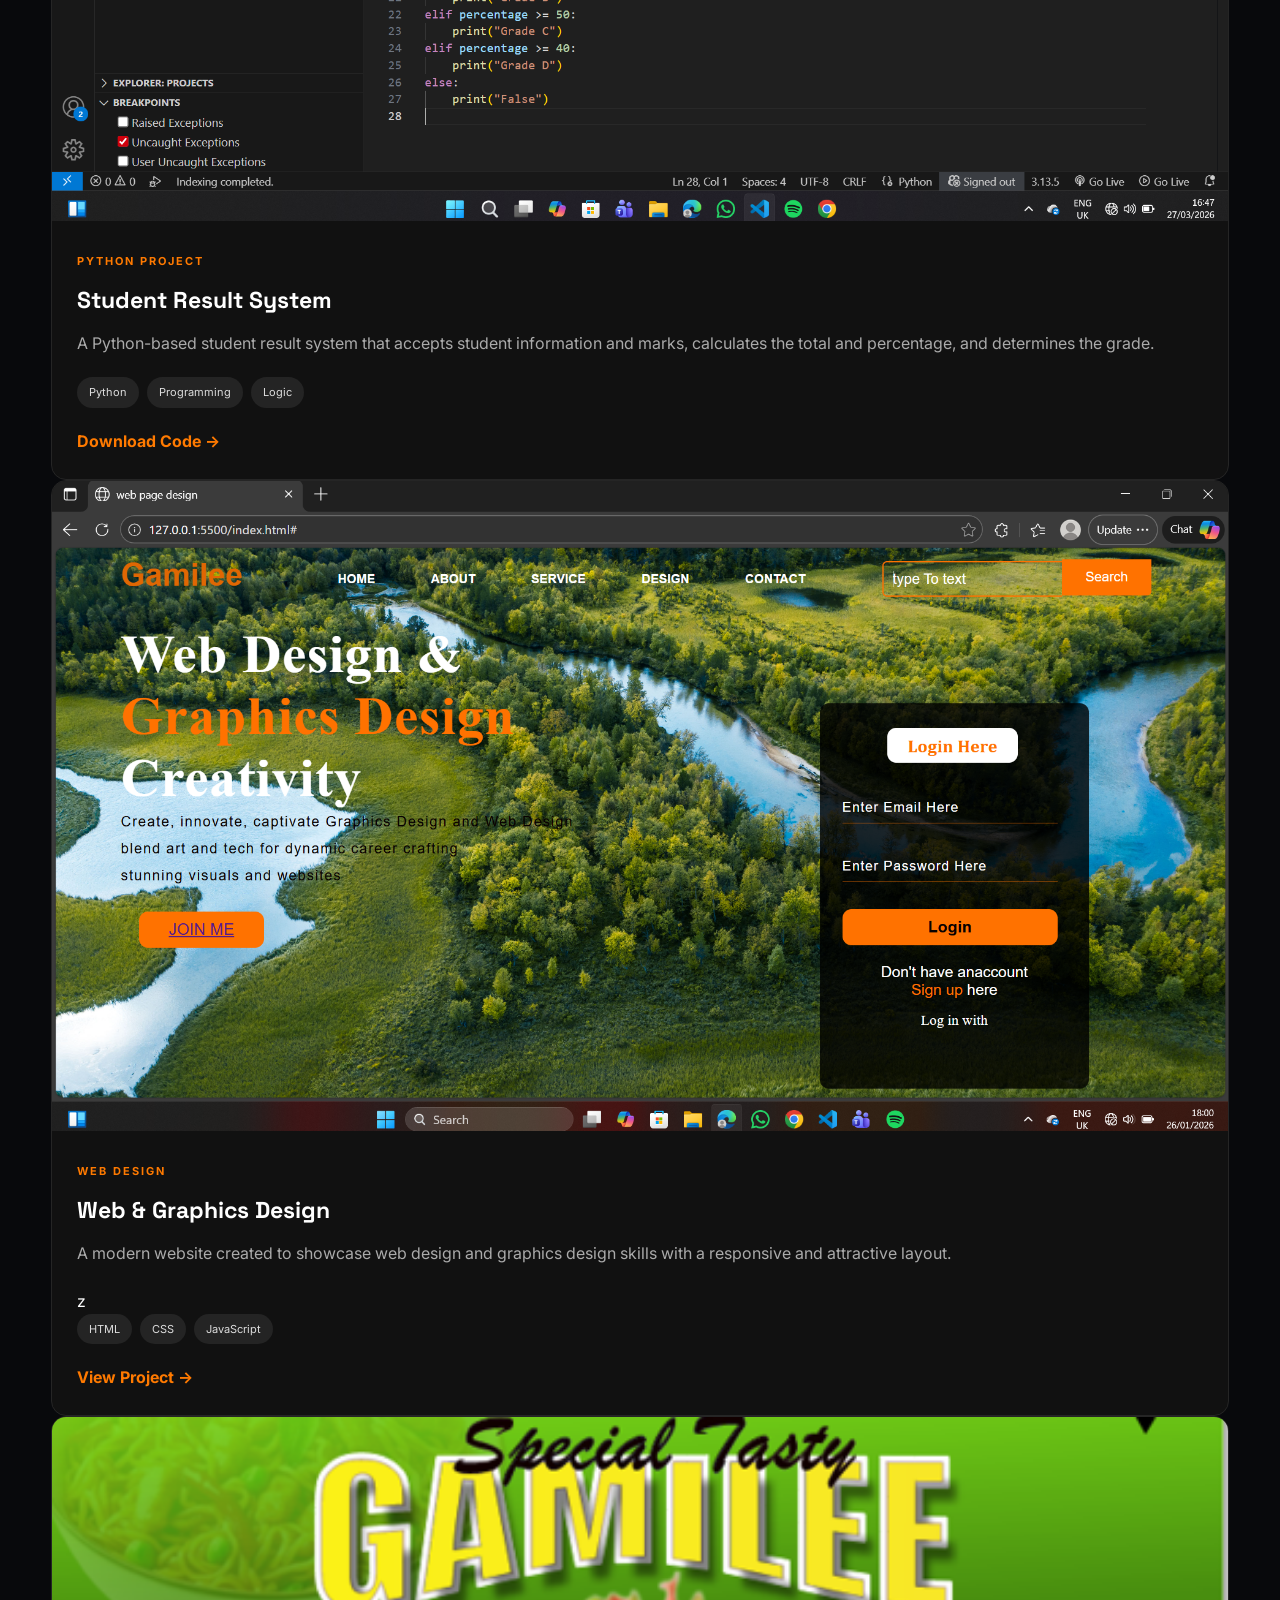
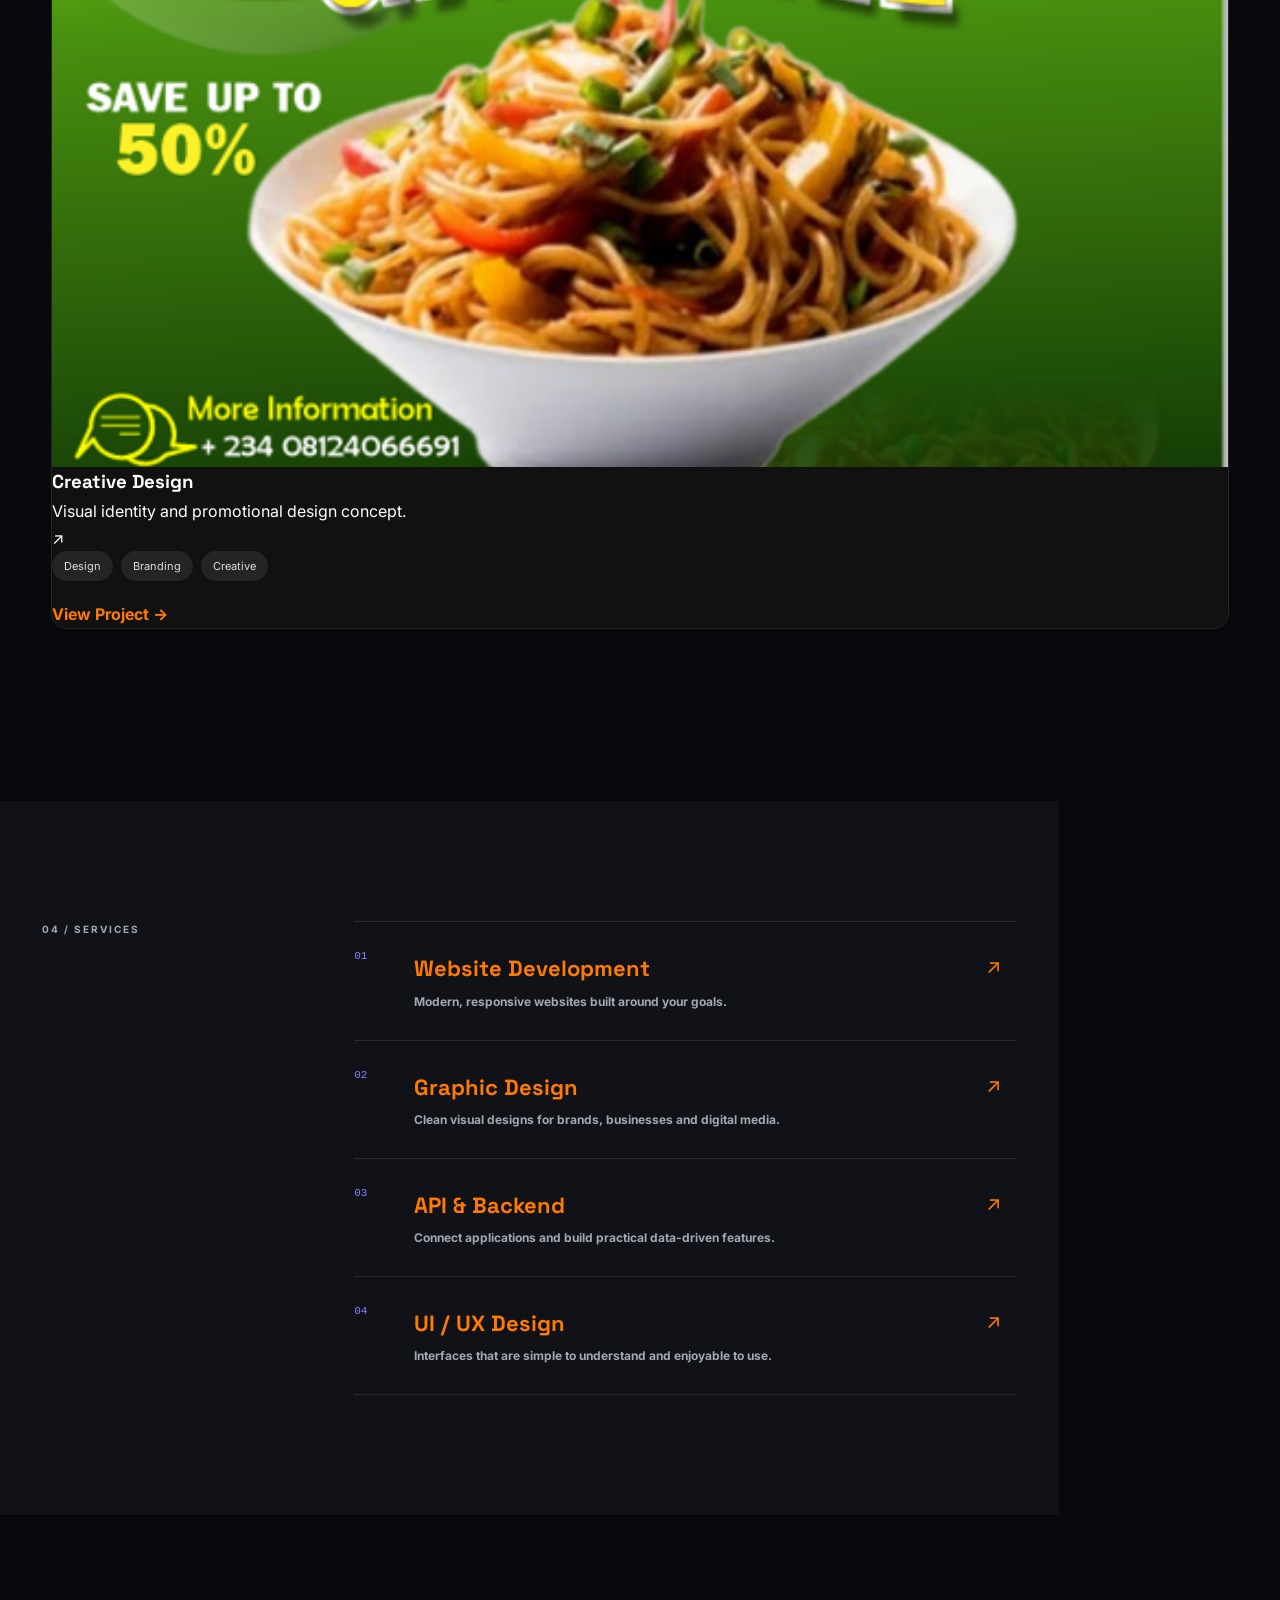
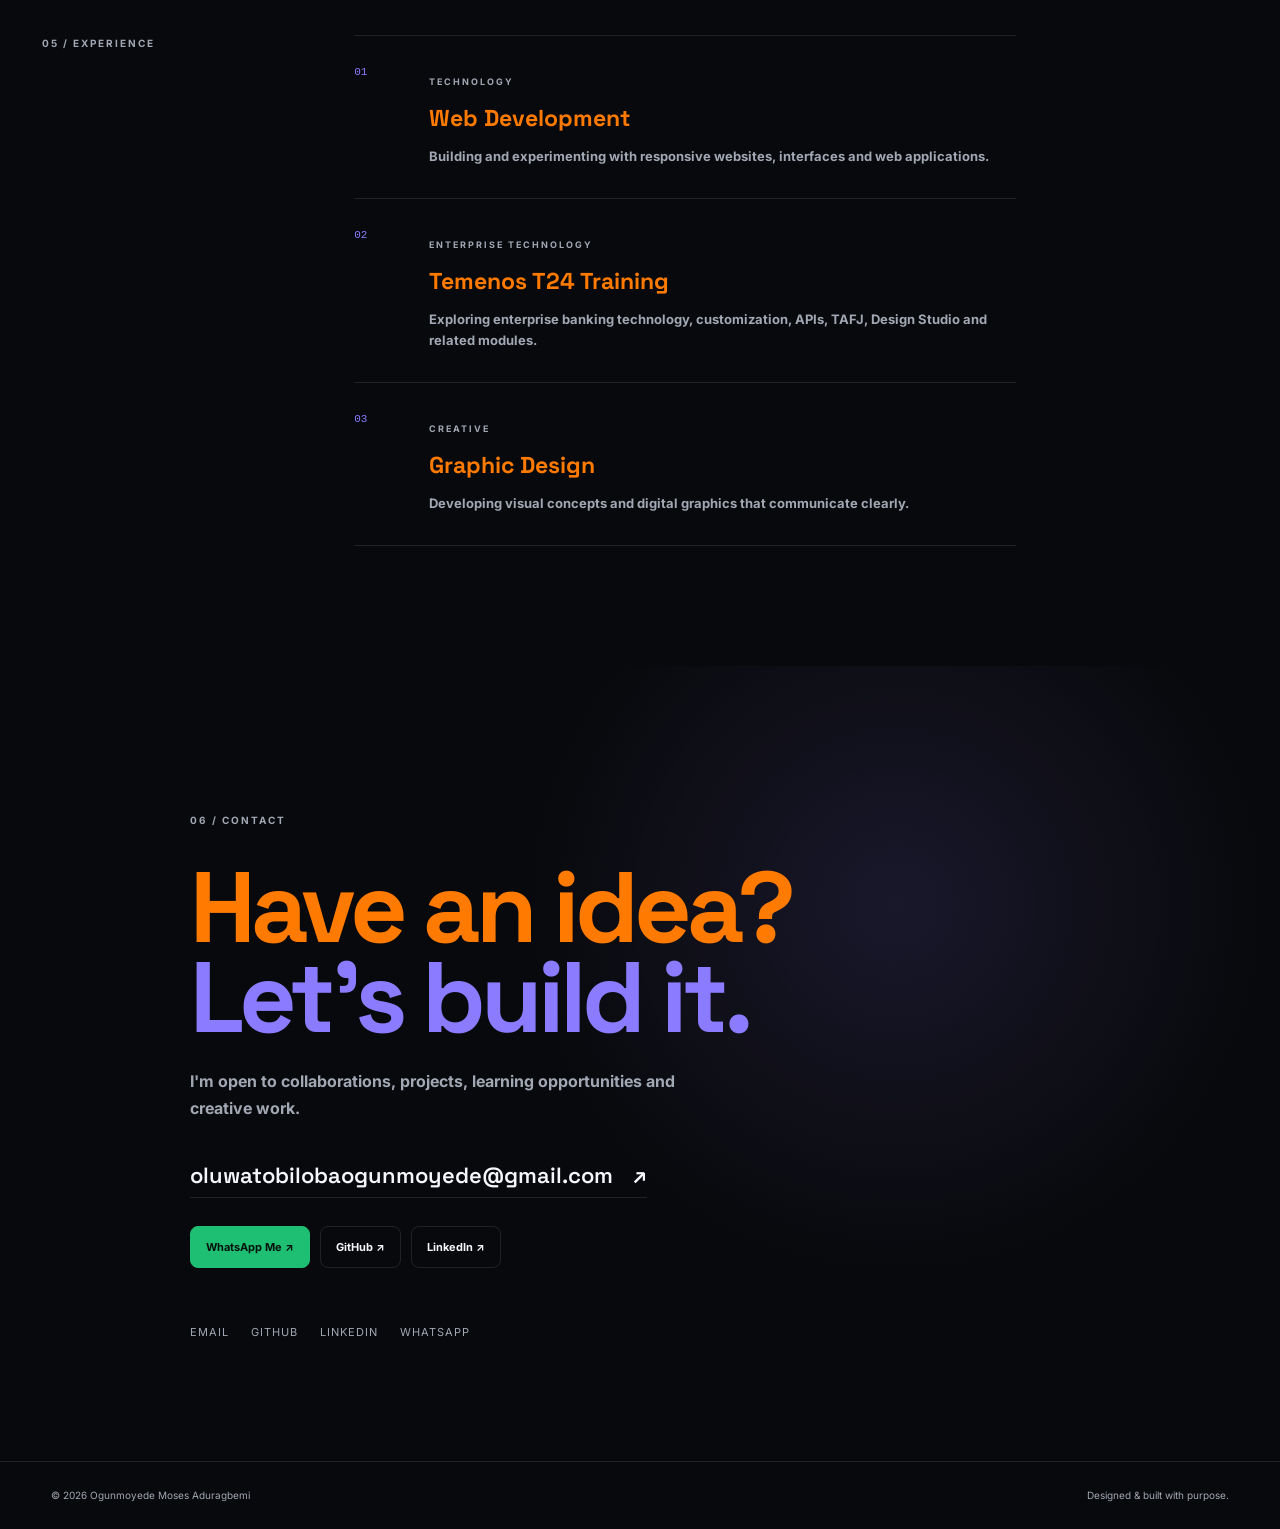
==== commit dfc3959b: "update portfolio" ====
--- a/index.html
+++ b/index.html
@@ -182,7 +182,7 @@
 
 
                     <div class="floating-tag tag-one">
-                        HTML • CSS • JS • PY
+                        HTML • CSS • JS 
                     </div>
 
                     <div class="floating-tag tag-two">
@@ -468,114 +468,105 @@
 
                 </div>
 
-
-                <div class="projects-grid">
-
+                <div class="project-card">
+                    
+
+                <div class="project-image">
+
+                    <img
+                        src="projects/student-results/student-results.jpg"
+                        alt="Student Result System">
+
+                </div>
+
+               <div class="project-content">
+
+                    <small>PYTHON PROJECT</small>
+
+                    <h3>Student Result System</h3>
+
+                    <p>
+                        A Python-based student result system
+                        that accepts student information and
+                        marks, calculates the total and
+                        percentage, and determines the grade.
+                    </p>
+
+                    <div class="tags">
+                        <span>Python</span>
+                        <span>Programming</span>
+                        <span>Logic</span>
+                    </div>
+
+                    <a
+                        href="projects/student-results.jpg"
+                        class="project-button"
+
+                        View Project →
+
+                        download>
+
+                        Download Code →
+
+                    </a>
+                </div>
+
+            </div>
+
+                     <!-- PROJECT 2 -->
+            <div class="project-card">
+
+                <div class="project-image">
+
+                    <img
+                        src="projects/web-design.jpg"
+                        alt="Web Design Project">
+
+                </div>
+
+                <div class="project-content">
+
+                    <small>WEB DESIGN</small>
+
+                    <h3>Web & Graphics Design</h3>
+
+                    <p>
+                        A modern website created to showcase
+                        web design and graphics design skills
+                        with a responsive and attractive layout.
+                    </p>
+z
+                    <div class="tags">
+                        <span>HTML</span>
+                        <span>CSS</span>
+                        <span>JavaScript</span>
+                    </div>
+
+                    <a
+                        href="projects/web-design.jpg"
+                        class="project-button"
+                        target="_blank">
+
+                        View Project →
+
+                    </a>
+                </div>
+
+            </div>
 
                     <article class="project reveal">
-
-                        <div class="project-image project-one">
-
-                            <span>01</span>
-
-                            <strong>
-                                SCHOOL<br>
-                                PORTAL
-                            </strong>
-
-                            <em>
-                                WEB APP
-                            </em>
-
-                        </div>
-
-
-                        <div class="project-info">
-
-                            <div>
-
-                                <h3>
-                                    School Portal
-                                </h3>
-
-                                <p>
-                                    Responsive portal concept
-                                    for students and administrators.
-                                </p>
-
-                            </div>
-
-                            <span class="arrow">
-                                ↗
-                            </span>
-
-                        </div>
-
-
-                        <div class="tags">
-
-                            <span>HTML</span>
-                            <span>CSS</span>
-                            <span>JavaScript</span>
-
-                        </div>
-
-                    </article>
-
-
-                    <article class="project reveal">
-
-                        <div class="project-image project-two">
-
-                            <span>02</span>
-
-                            <strong>
-                                FOOTBALL<br>
-                                HUB
-                            </strong>
-
-                            <em>
-                                SPORTS WEBSITE
-                            </em>
-
-                        </div>
-
-
-                        <div class="project-info">
-
-                            <div>
-
-                                <h3>
-                                    Football Website
-                                </h3>
-
-                                <p>
-                                    Modern sports interface for
-                                    fixtures, teams and news.
-                                </p>
-
-                            </div>
-
-                            <span class="arrow">
-                                ↗
-                            </span>
-
-                        </div>
-
-
-                        <div class="tags">
-
-                            <span>JavaScript</span>
-                            <span>Responsive</span>
-
-                        </div>
-
-                    </article>
-
-
-                    <article class="project reveal">
+            <div class="project-card">
+                
 
                         <div class="project-image project-three">
+
+                              <div class="project-image">
+
+                    <img
+                        src="projects/food.jpg"
+                        alt="Graphic Design Project">
+
+                </div>
 
                             <span>03</span>
 
@@ -590,7 +581,6 @@
 
                         </div>
 
-
                         <div class="project-info">
 
                             <div>
@@ -620,6 +610,14 @@
                             <span>Creative</span>
 
                         </div>
+
+                        <a
+                        href="projects/food.jpg"
+                        class="project-button"
+                        target="_blank">
+
+                        View Project →
+
 
                     </article>
 
--- a/style.css
+++ b/style.css
@@ -795,174 +795,123 @@
 /* ================= PROJECTS ================= */
 
 .projects-grid {
-
     display: grid;
-
-    grid-template-columns: repeat(3,1fr);
-
+    grid-template-columns: repeat(3, 1fr);
     gap: 25px;
-}
-
-
-.project {
-
-    border: 1px solid var(--line);
-
-    background: var(--surface);
-
+    margin-top: 40px;
+}
+
+.project-card {
+    background: #111;
+    color: white;
+    border: 1px solid #252525;
+    border-radius: 15px;
     overflow: hidden;
-
-    transition: .3s;
-}
-
-
-.project:hover {
-
-    transform: translateY(-7px);
-}
-
+    transition: 0.3s ease;
+}
+
+.project-card:hover {
+    transform: translateY(-8px);
+    border-color: #ff7a00;
+    box-shadow: 0 20px 50px rgba(0, 0, 0, 0.3);
+}
 
 .project-image {
-
-    height: 290px;
-
-    padding: 22px;
-
-    position: relative;
-
+    width: 100%;
+    height: 650px;
+    overflow: hidden;
+    background: #222;
+}
+
+.project-image img {
+    width: 100%;
+    height: 100%;
+    object-fit: cover;
+    display: block;
+    transition: 0.4s ease;
+}
+
+.project-card:hover .project-image img {
+    transform: scale(1.05);
+}
+
+.project-content {
+    padding: 25px;
+}
+
+.project-content small {
+    color: #ff7a00;
+    font-size: 11px;
+    font-weight: bold;
+    letter-spacing: 2px;
+}
+
+.project-content h3 {
+    font-size: 23px;
+    margin: 10px 0;
+}
+
+.project-content p {
+    color: #aaa;
+    line-height: 1.7;
+    margin-bottom: 20px;
+}
+
+.tags {
     display: flex;
-
-    flex-direction: column;
-
+    flex-wrap: wrap;
+    gap: 8px;
+    margin-bottom: 20px;
+}
+
+.tags span {
+    background: #242424;
+    color: #ddd;
+    padding: 6px 12px;
+    border-radius: 20px;
+    font-size: 11px;
+}
+
+.project-button {
+    display: inline-block;
+    color: #ff7a00;
+    font-weight: bold;
+    transition: 0.3s;
+}
+
+.project-button:hover {
+    color: white;
+}
+
+.project-placeholder {
+    display: flex;
+    align-items: center;
     justify-content: center;
 
-    align-items: center;
-
-    text-align: center;
-
-    overflow: hidden;
-}
-
-
-.project-one {
-
-    background: linear-gradient(
-        135deg,
-        #161b2b,
-        #2b3152
-    );
-}
-
-
-.project-two {
-
-    background: linear-gradient(
-        135deg,
-        #0c2024,
-        #174f55
-    );
-}
-
-
-.project-three {
-
-    background: linear-gradient(
-        135deg,
-        #21172b,
-        #5a2b67
-    );
-}
-
-
-.project-image span {
-
-    position: absolute;
-
-    top: 18px;
-
-    left: 20px;
-
-    font: 10px monospace;
-}
-
-
-.project-image strong {
-
-    font: 700 43px/.85 "Space Grotesk";
-
-    letter-spacing: -2px;
-}
-
-
-.project-image em {
-
-    font-style: normal;
-
-    font-size: 9px;
-
-    letter-spacing: 3px;
-
-    margin-top: 18px;
-}
-
-
-.project-info {
-
-    display: flex;
-
-    justify-content: space-between;
-
-    padding: 23px 22px 10px;
-}
-
-
-.project-info h3 {
-
-    font-size: 18px;
-}
-
-
-.project-info p {
-
-    color: var(--muted);
-
-    font-size: 11px;
-
-    margin-top: 5px;
-
-    max-width: 260px;
-}
-
-
-.arrow {
-
-    font-size: 22px;
-}
-
-
-.tags {
-
-    display: flex;
-
-    gap: 7px;
-
-    padding: 12px 22px 22px;
-}
-
-
-.tags span {
-
-    font-size: 9px;
-
-    padding: 5px 8px;
-
-    border: 1px solid var(--line);
-
-    border-radius: 20px;
-
-    color: var(--muted);
-}
-
+    background:
+        linear-gradient(
+            135deg,
+            #111,
+            #292929
+        );
+}
+
+.project-placeholder span {
+    color: #ff7a00;
+    font-size: 20px;
+    font-weight: bold;
+}
+
+
+/* MOBILE */
+
+@media (max-width: 900px) {
+
+    .projects-grid {
+        grid-template-columns: 1fr;
+    }
+
+}
 
 /* ================= SERVICES ================= */
 
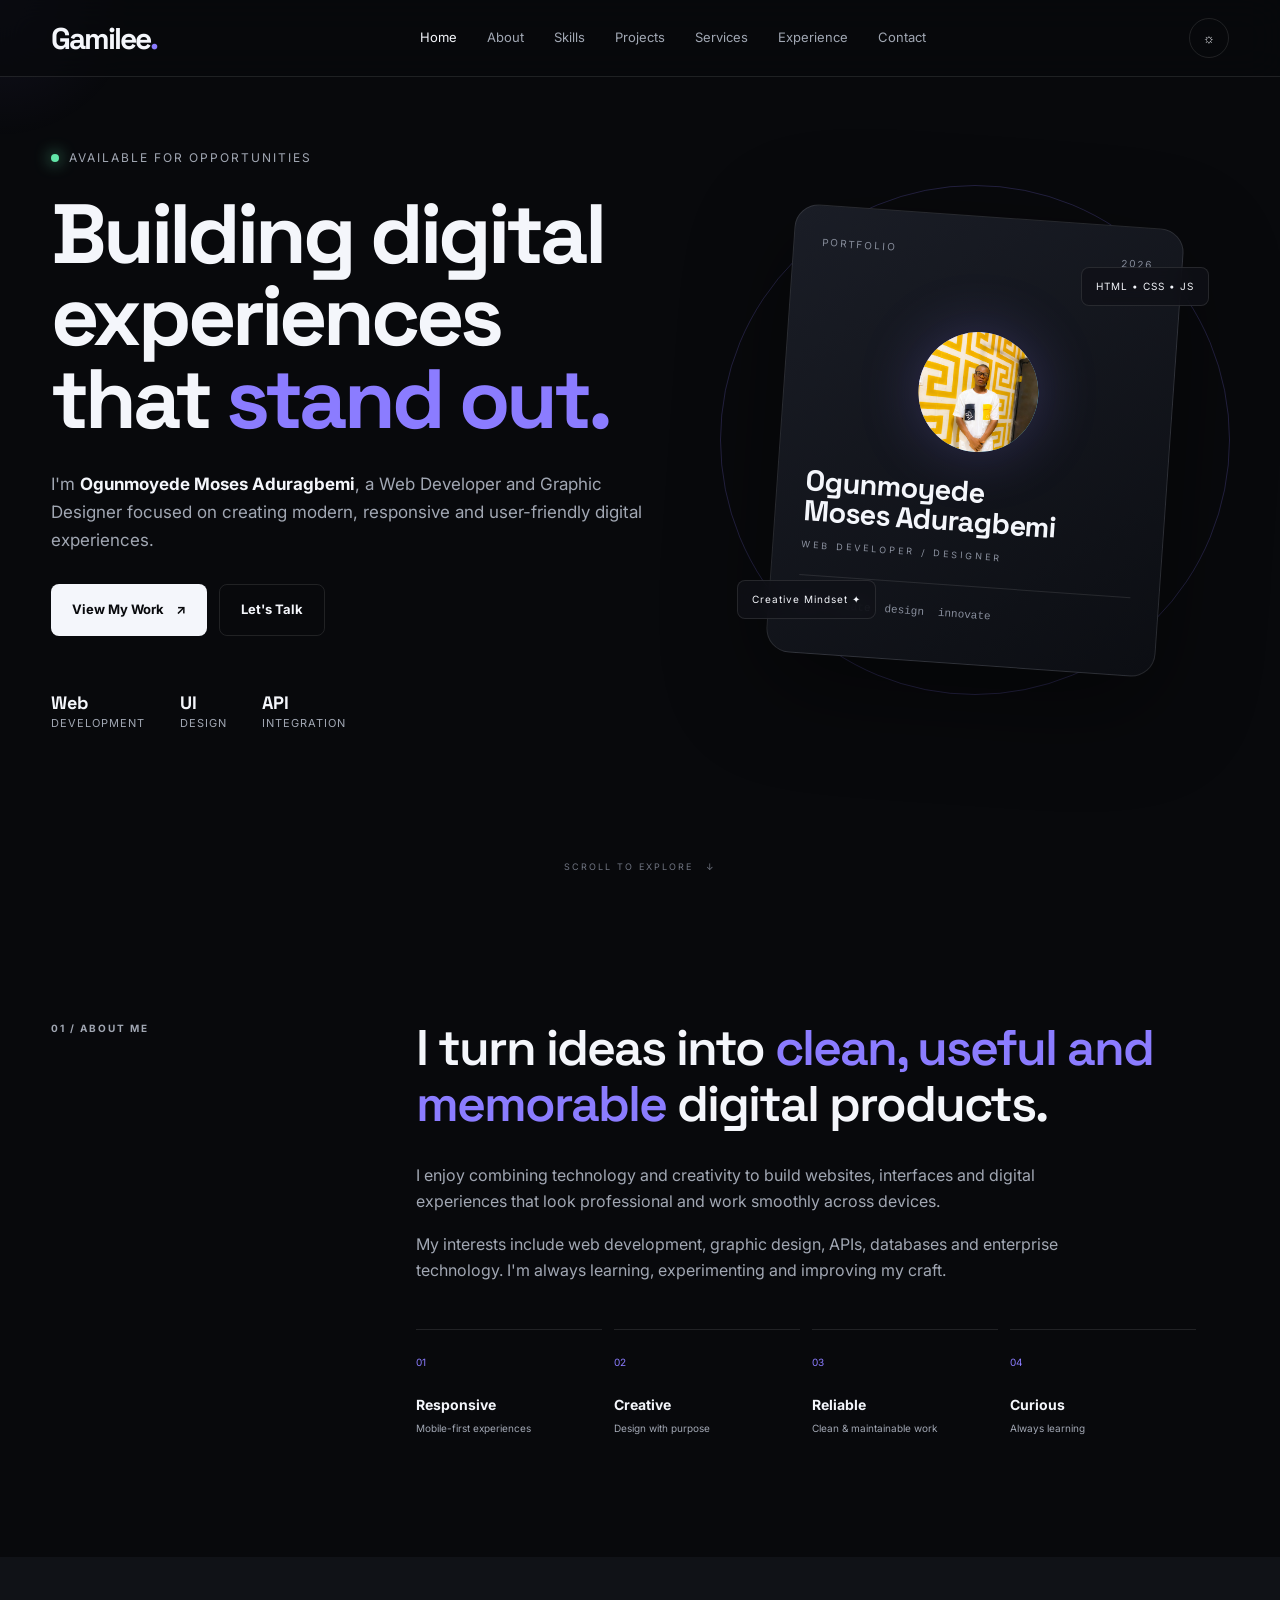
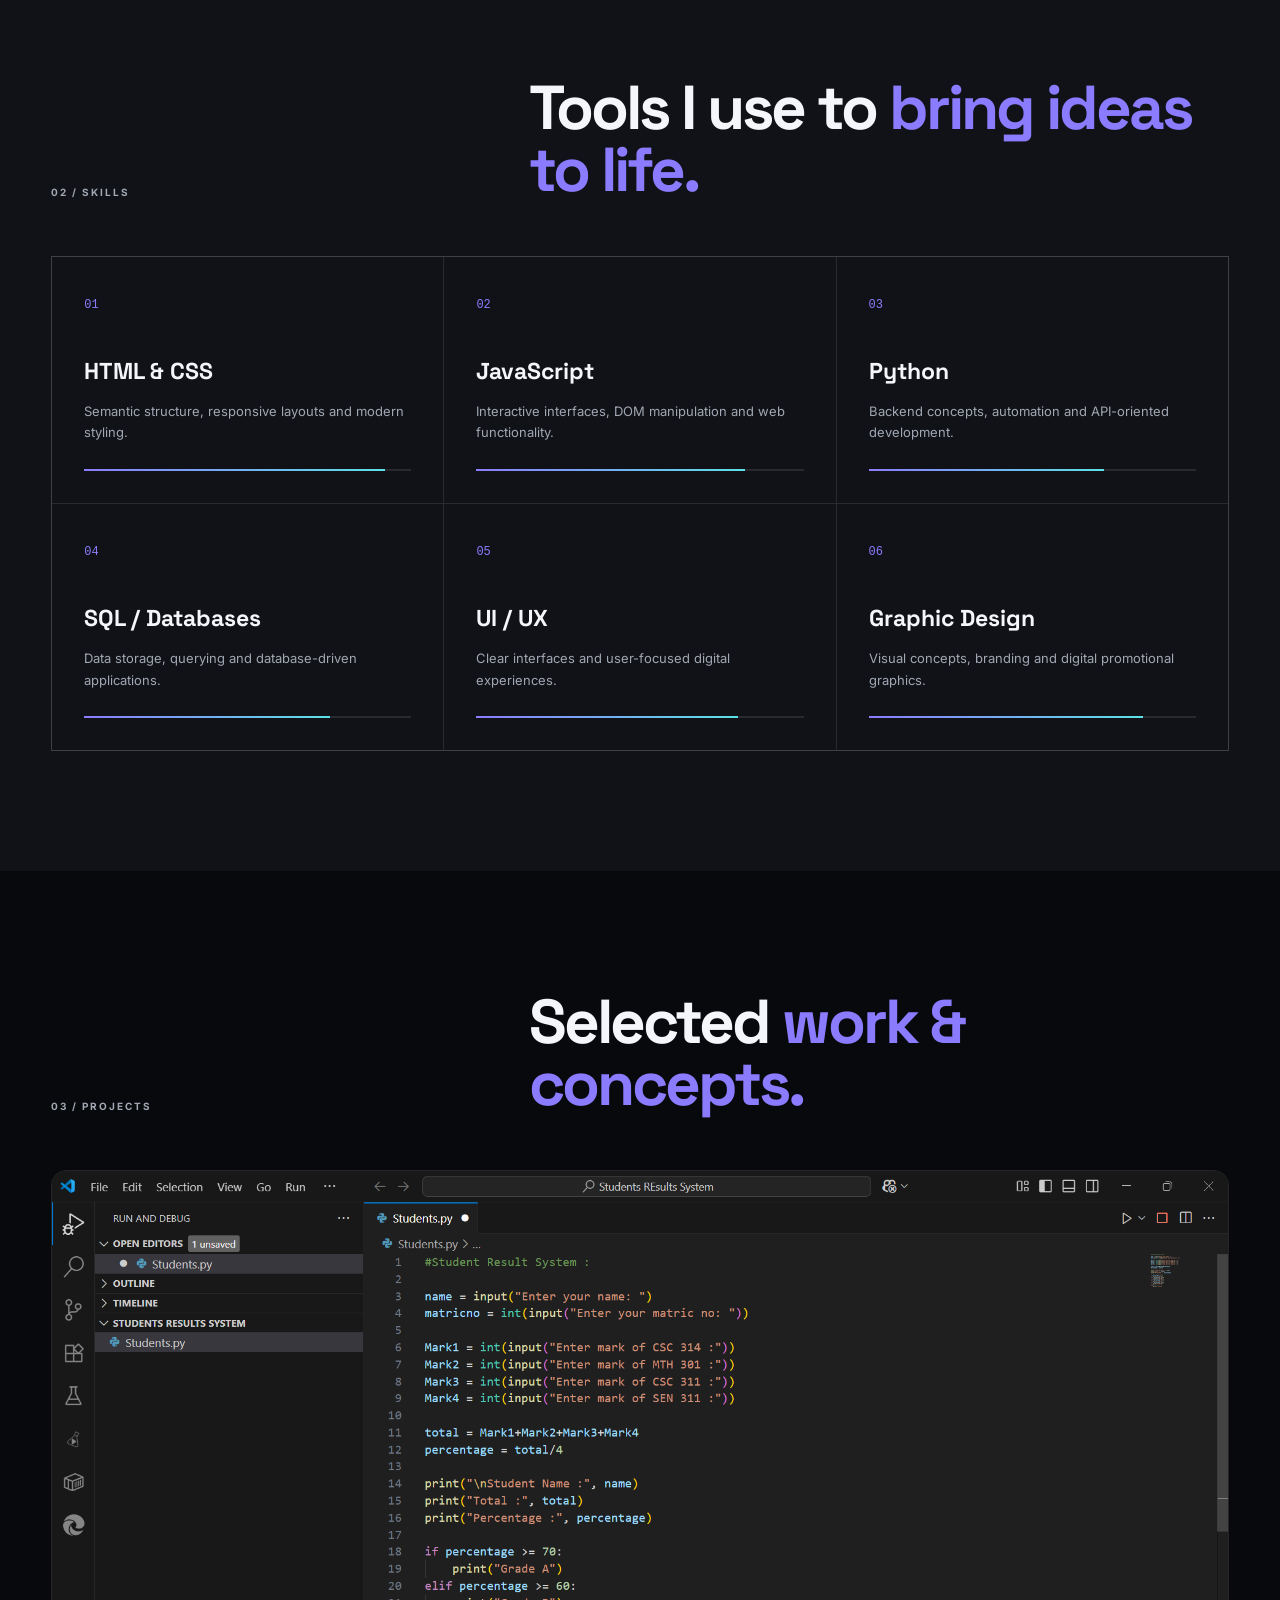
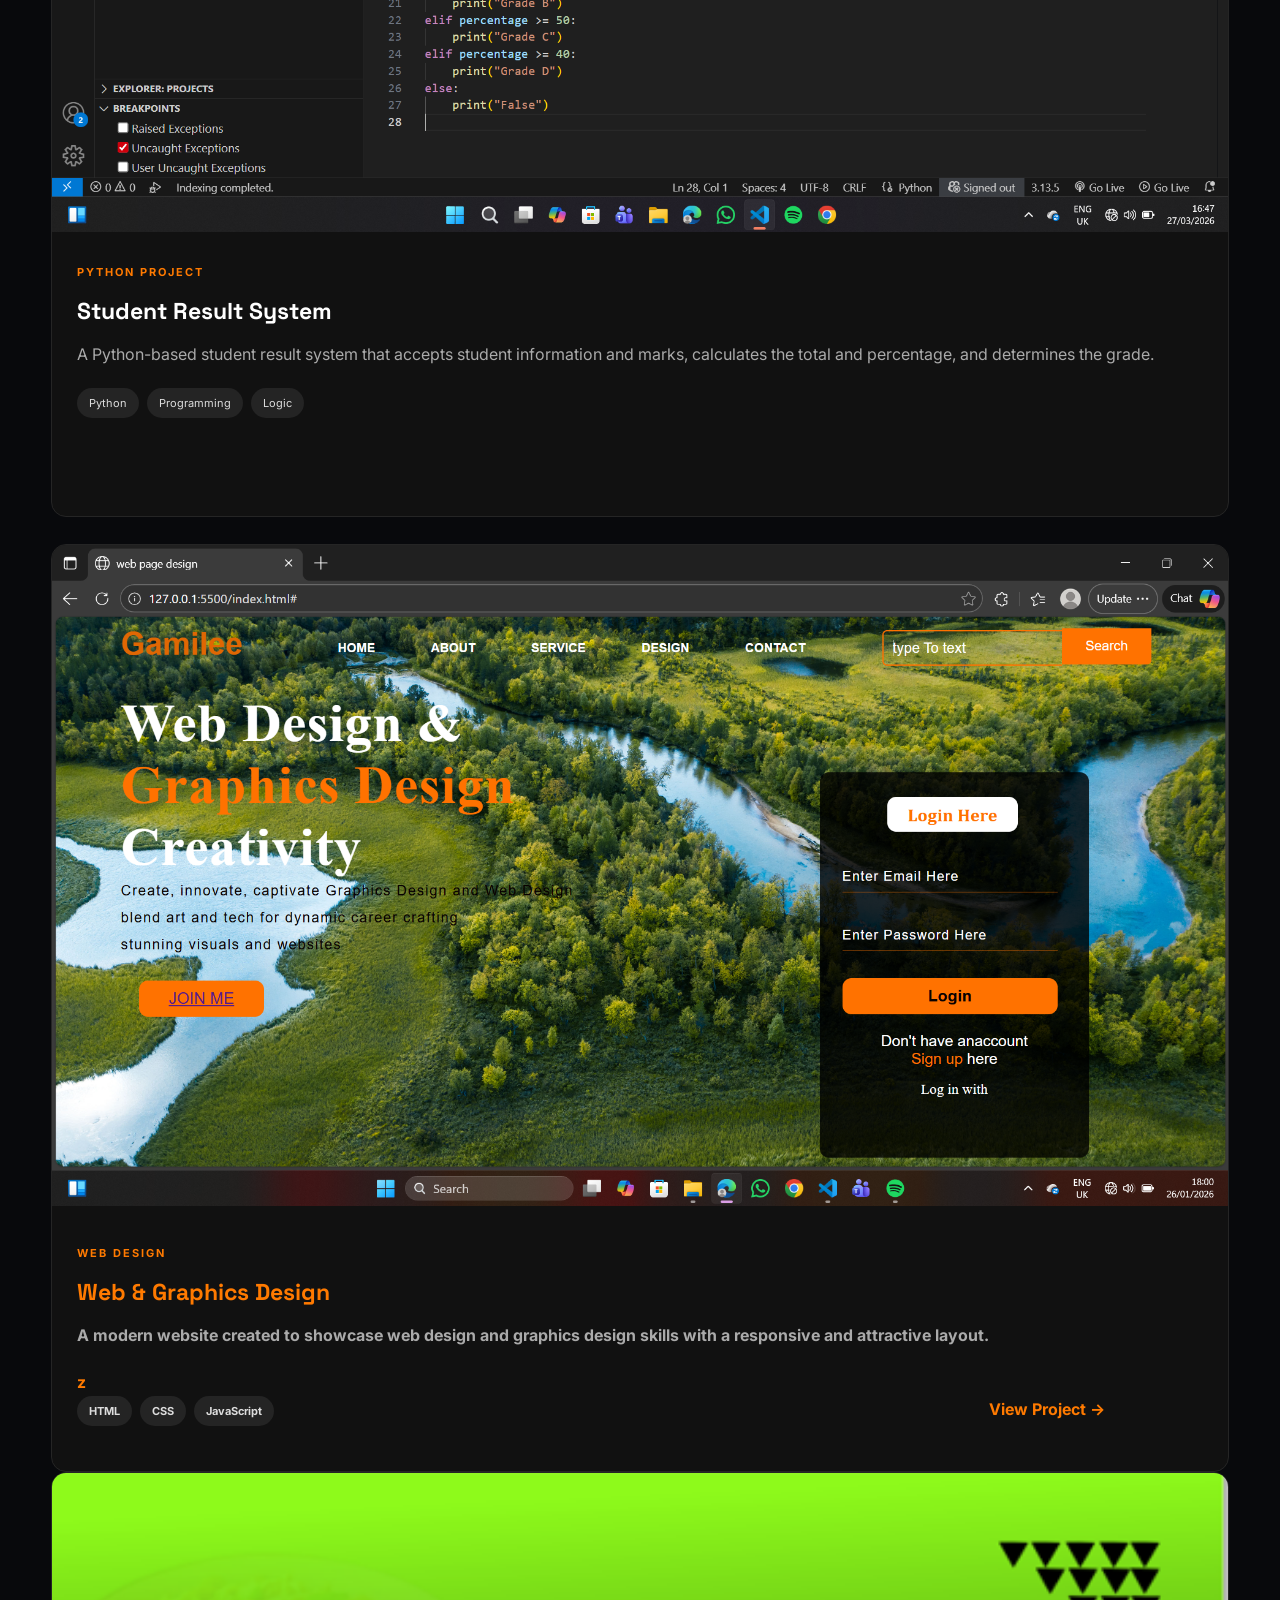
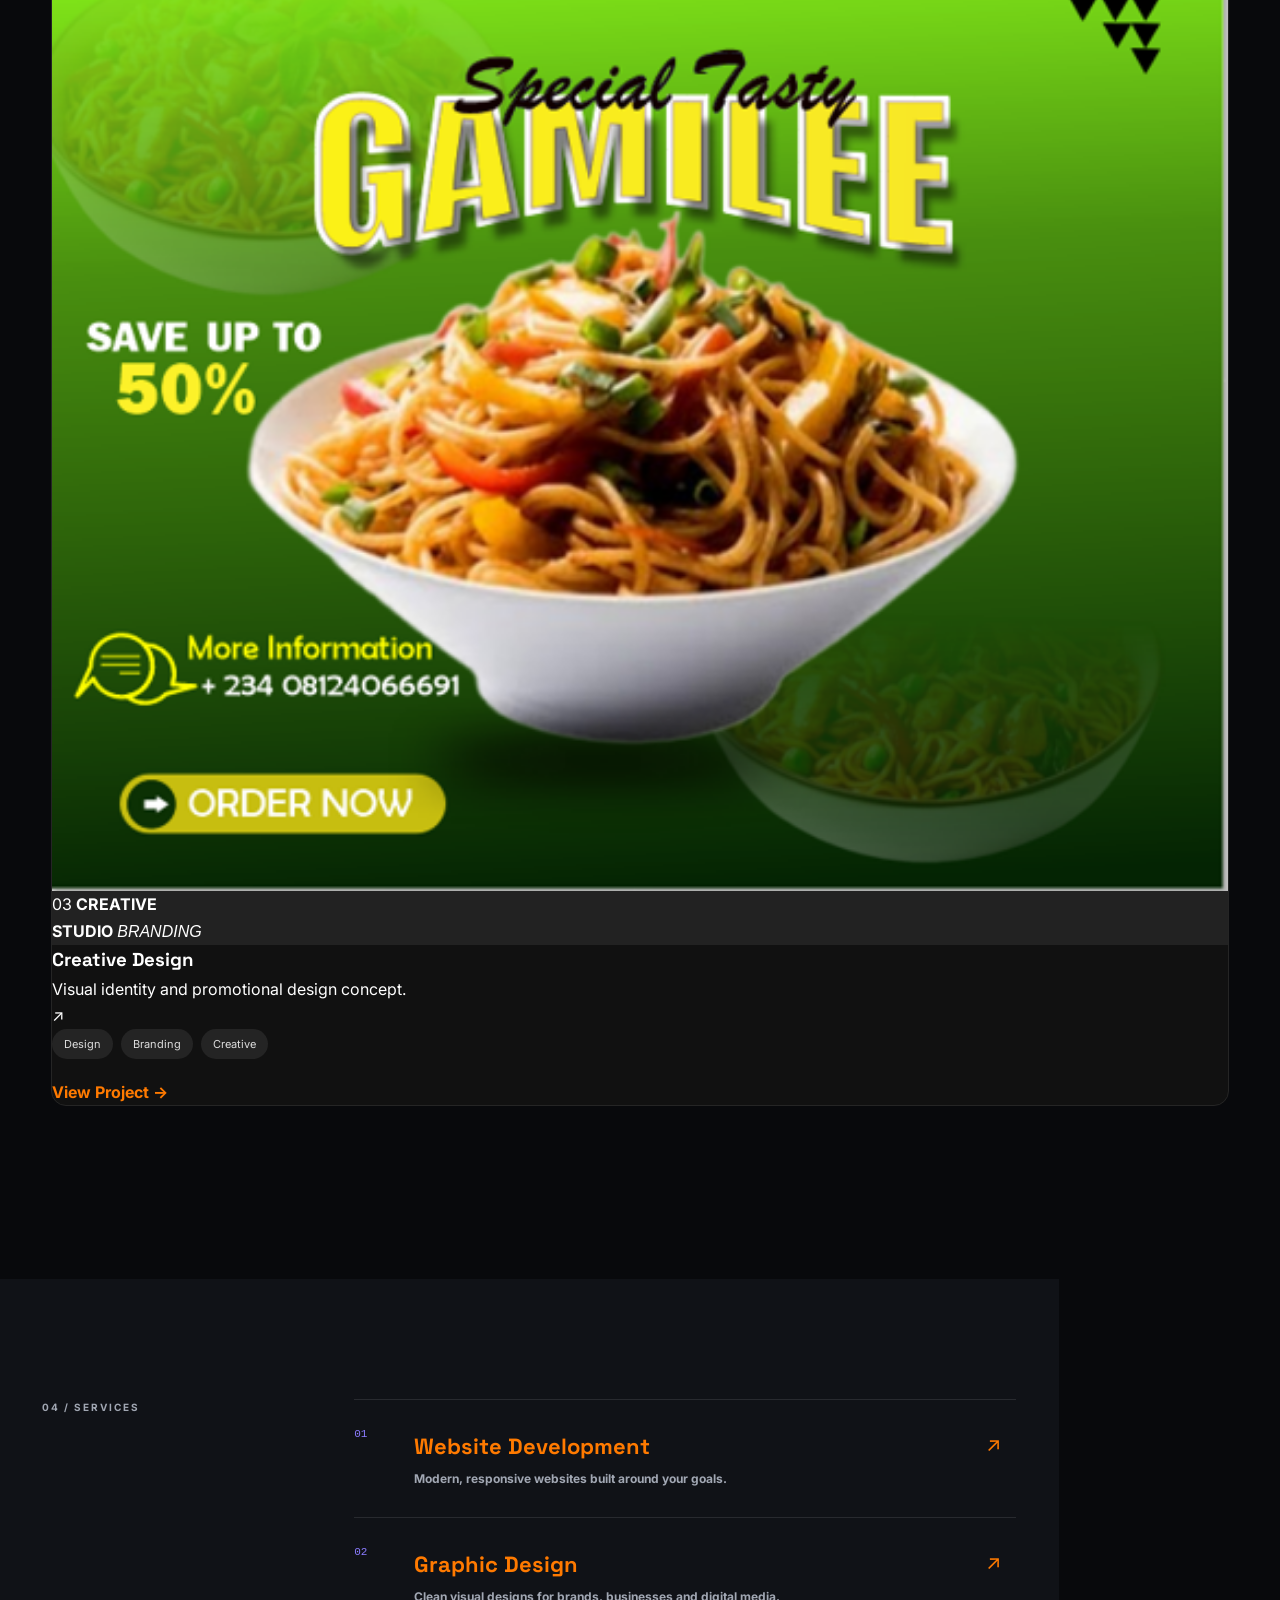
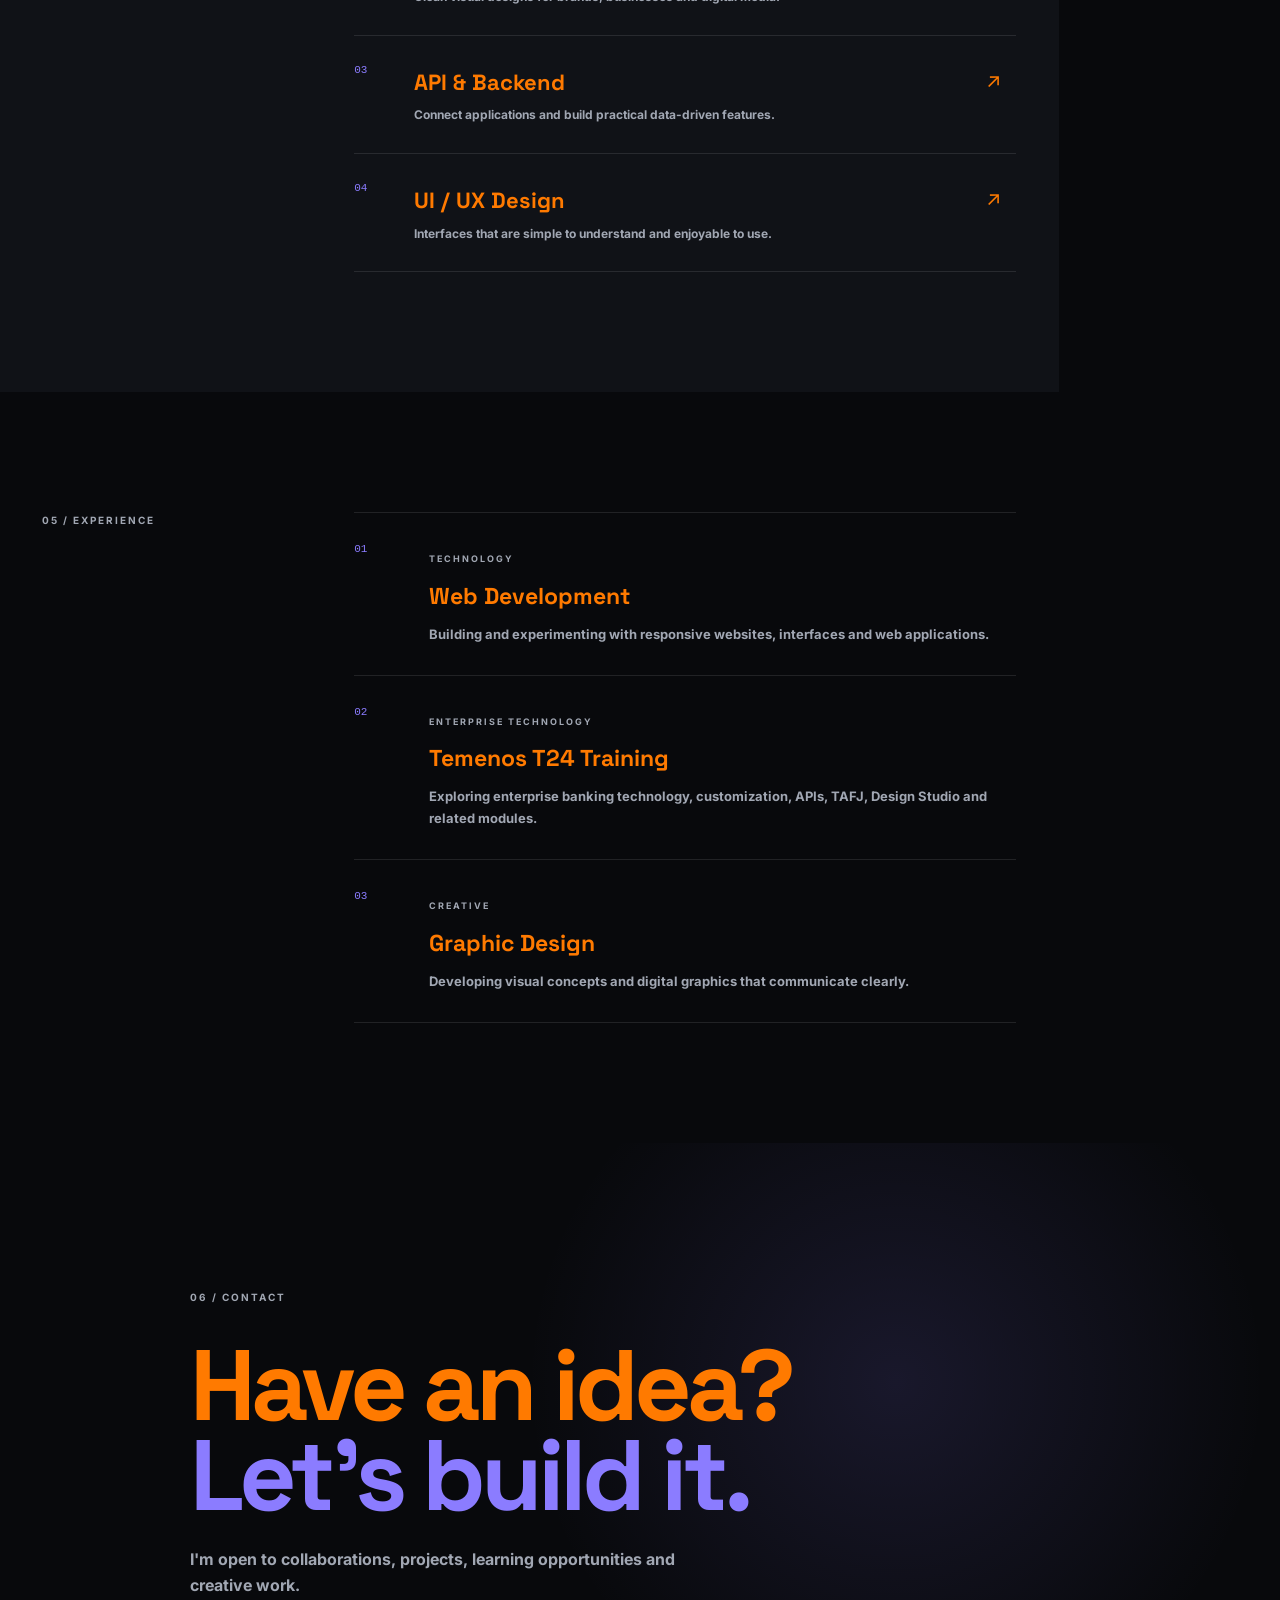
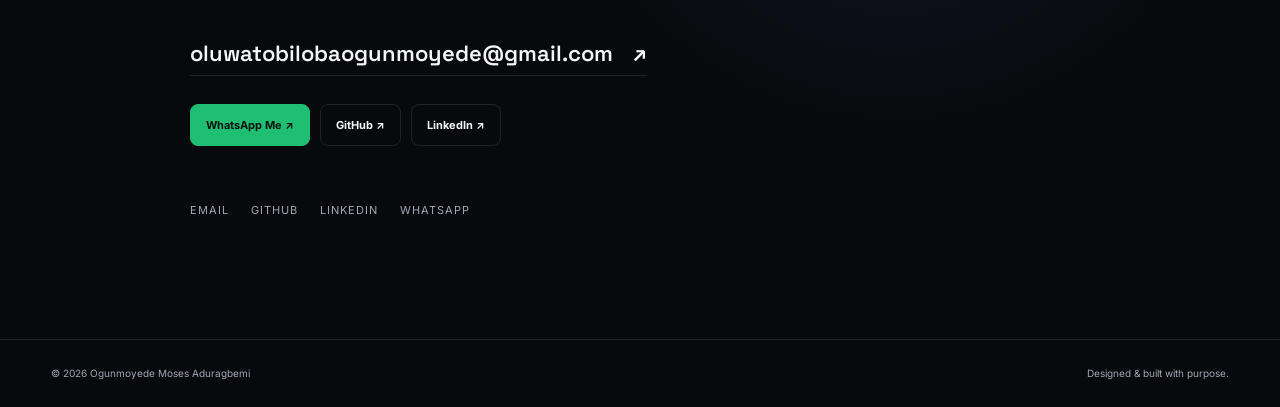
==== commit 7b8077e8: "update portfolio" ====
--- a/index.html
+++ b/index.html
@@ -504,9 +504,6 @@
 
                         View Project →
 
-                        download>
-
-                        Download Code →
 
                     </a>
                 </div>
--- a/style.css
+++ b/style.css
@@ -818,14 +818,14 @@
 
 .project-image {
     width: 100%;
-    height: 650px;
+    height: auto;
     overflow: hidden;
     background: #222;
 }
 
 .project-image img {
     width: 100%;
-    height: 100%;
+    height: 250%;
     object-fit: cover;
     display: block;
     transition: 0.4s ease;
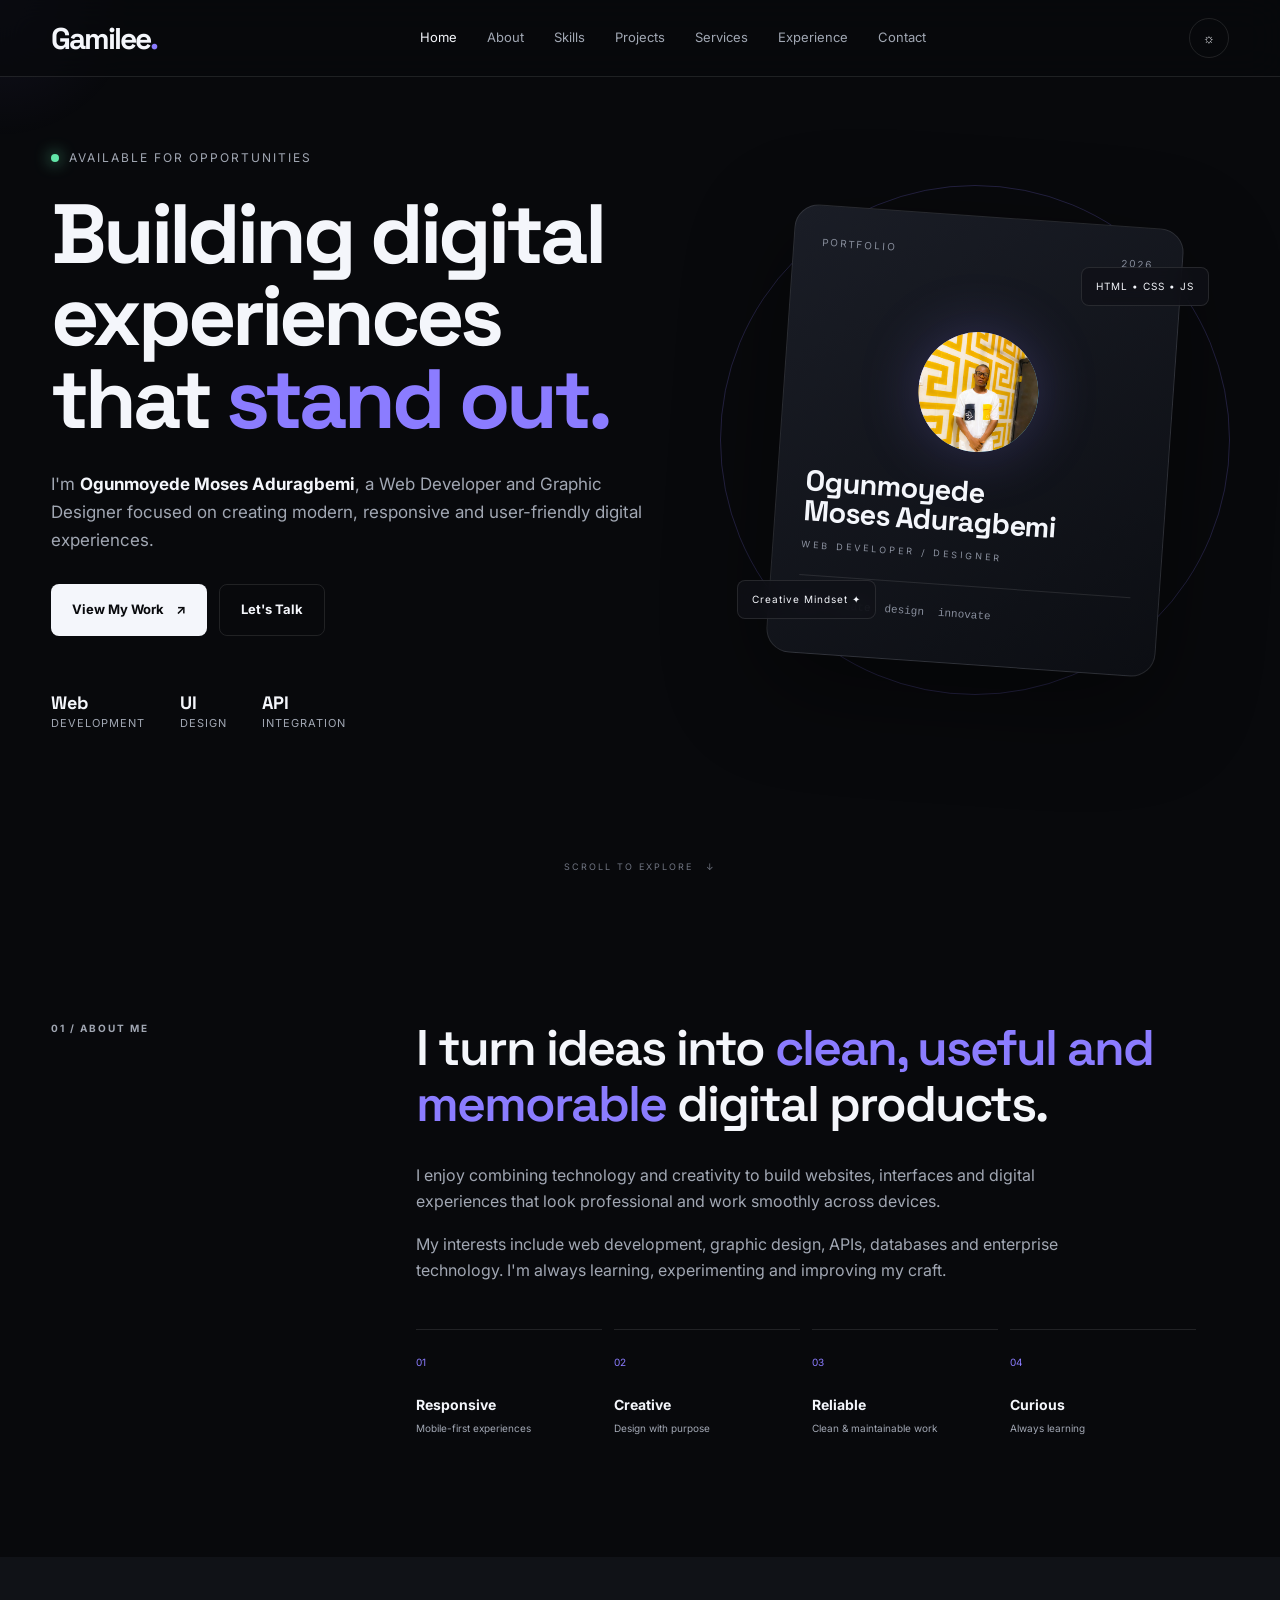
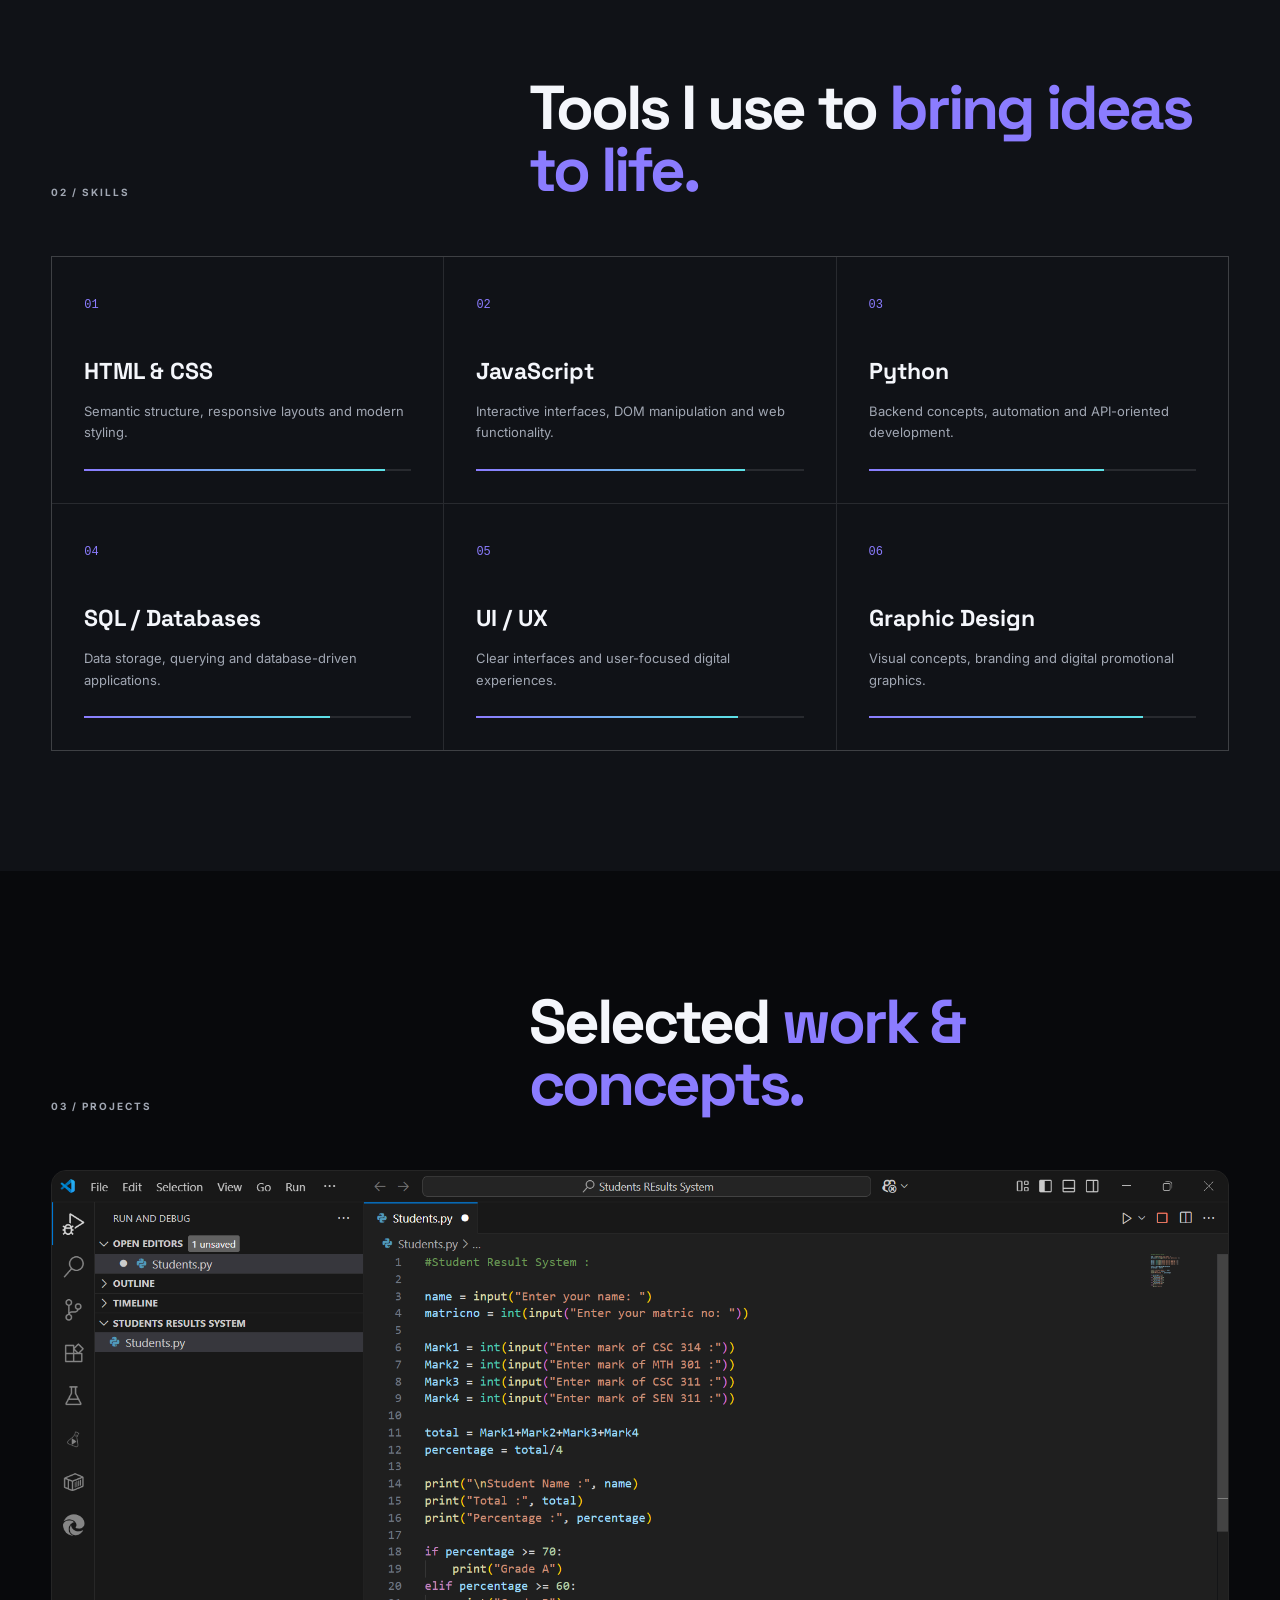
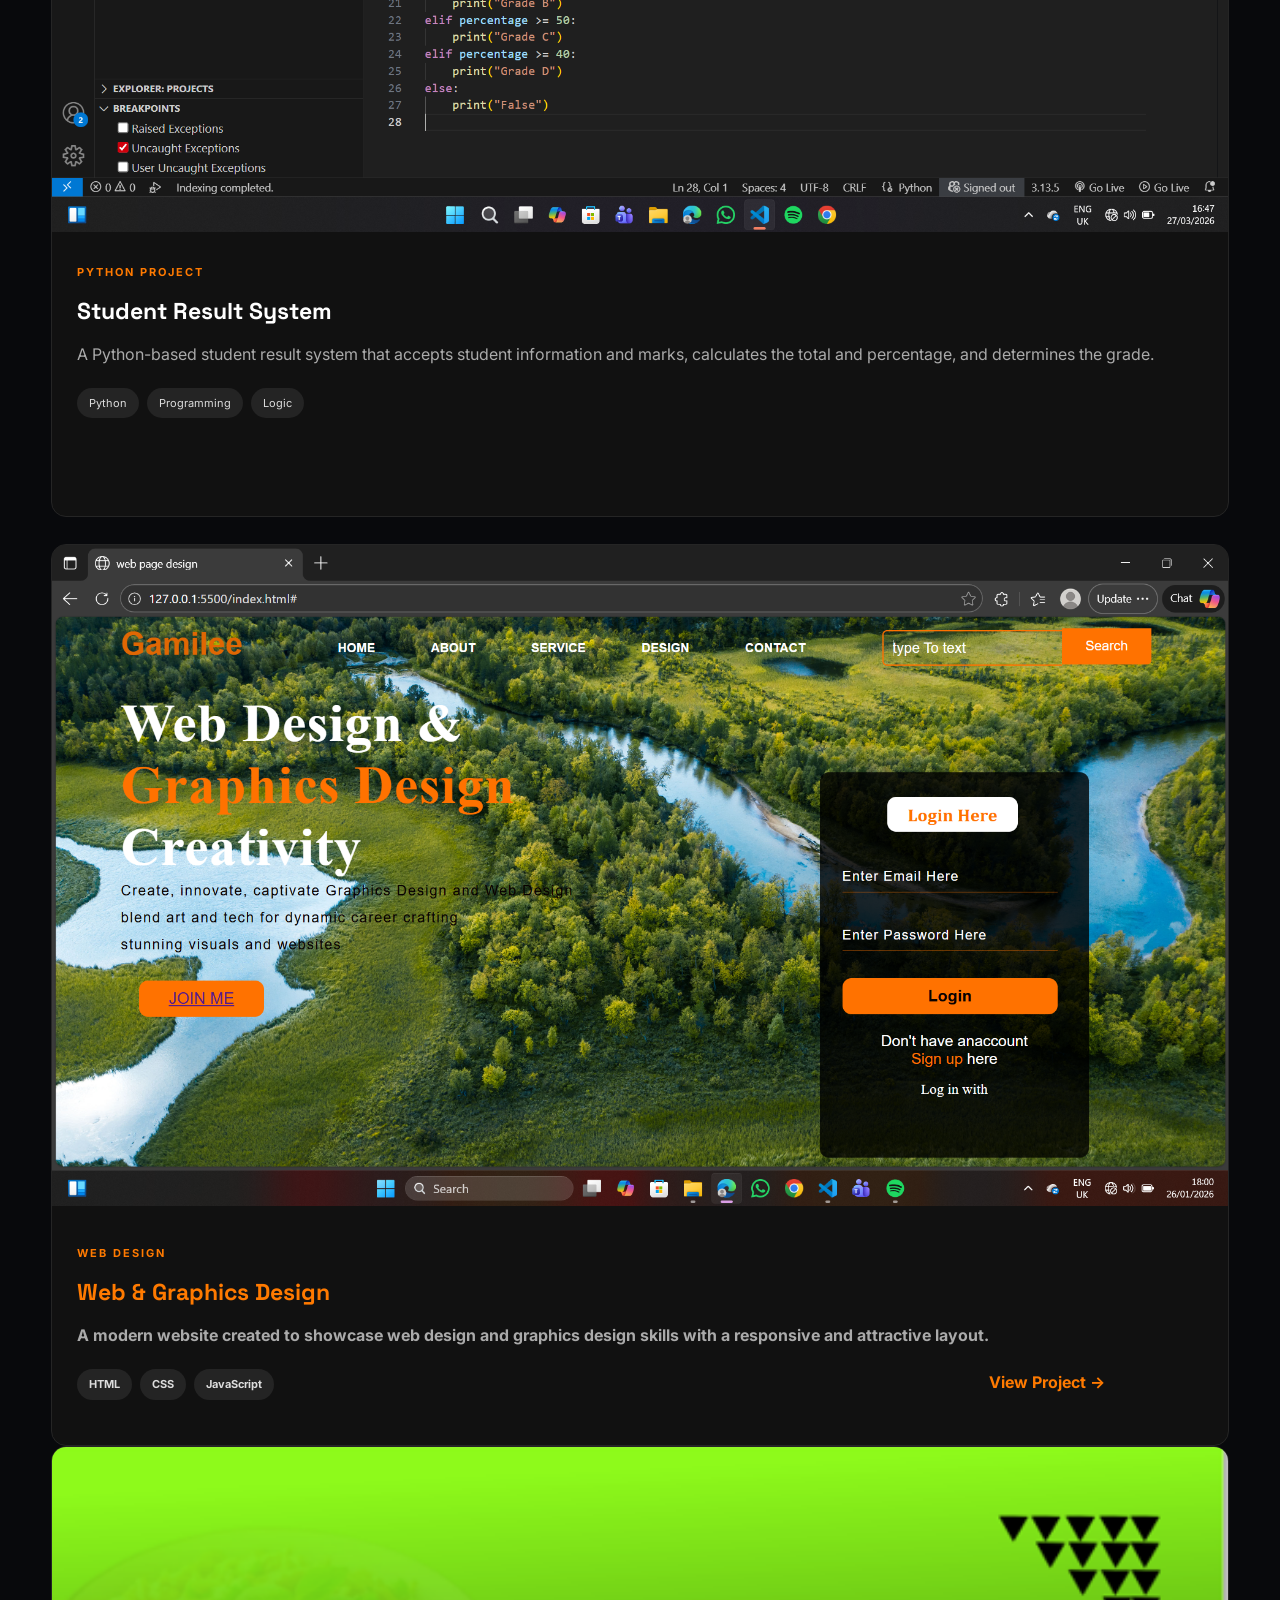
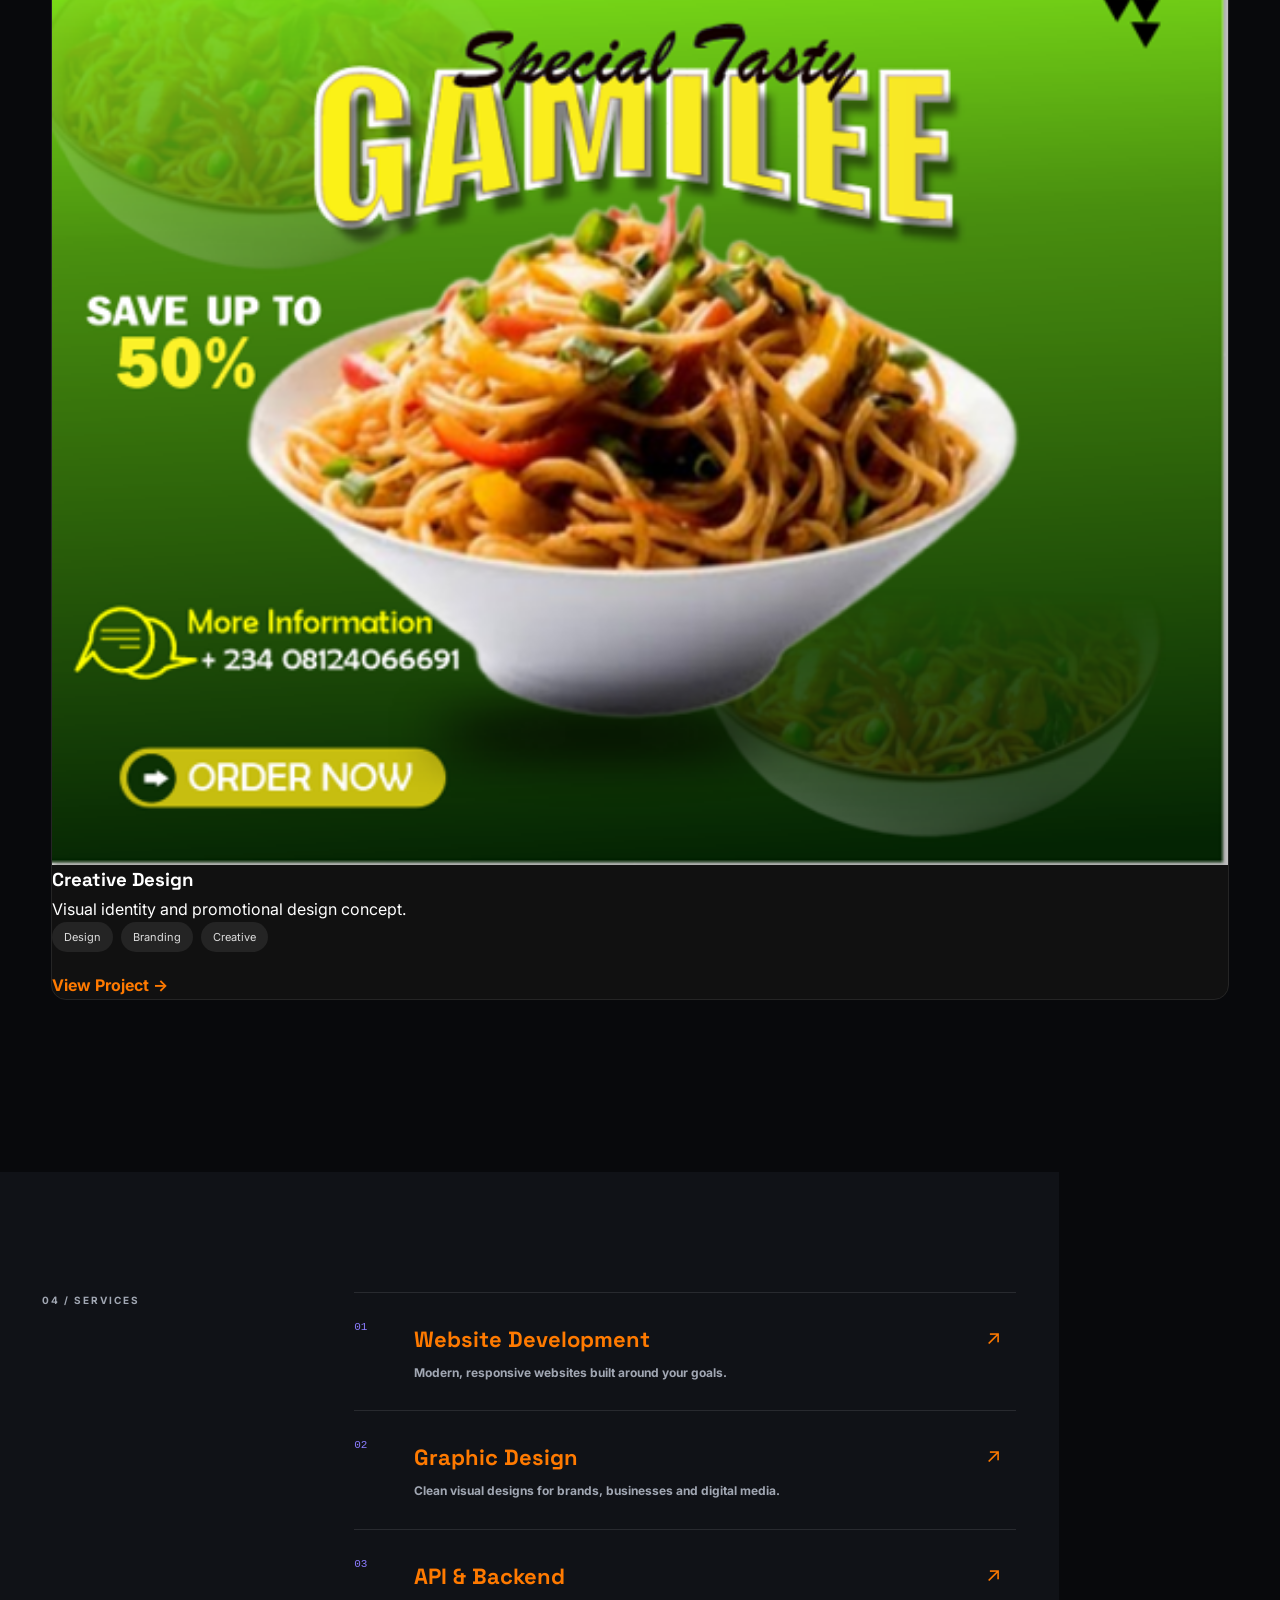
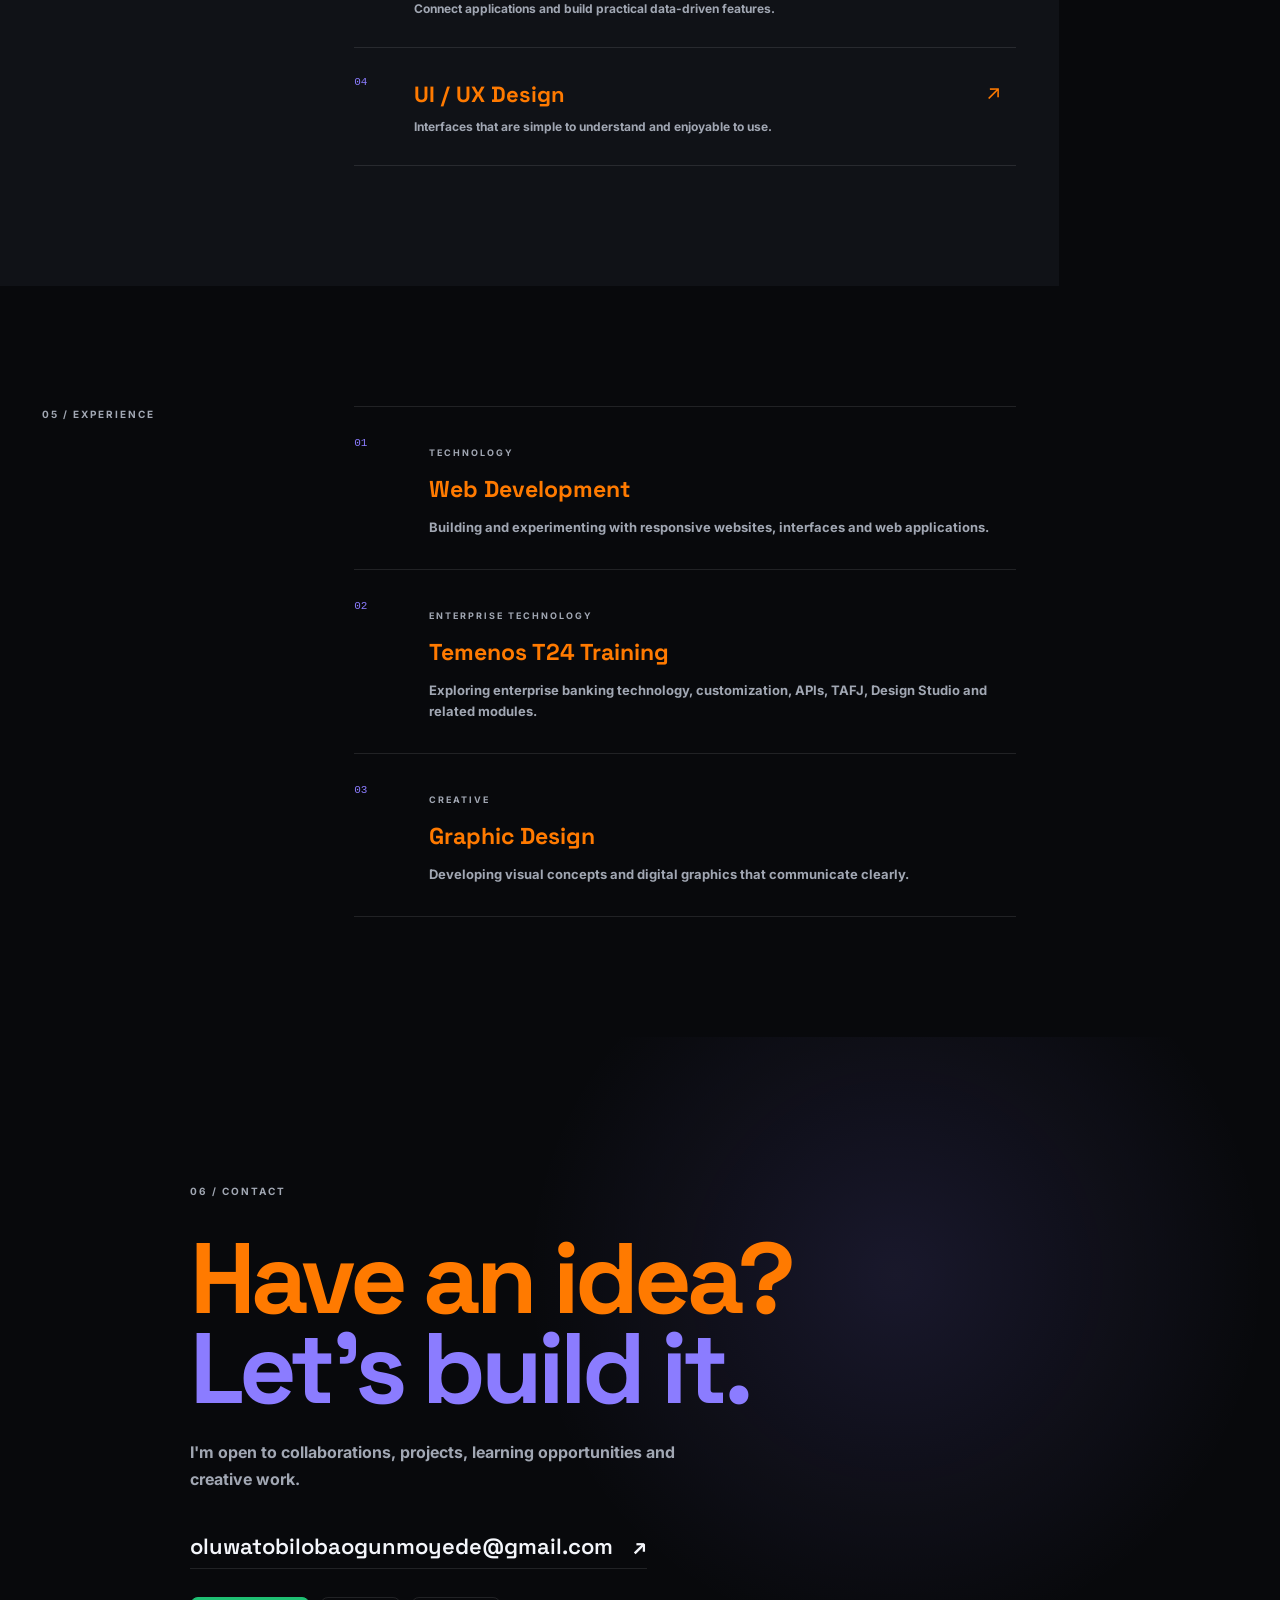
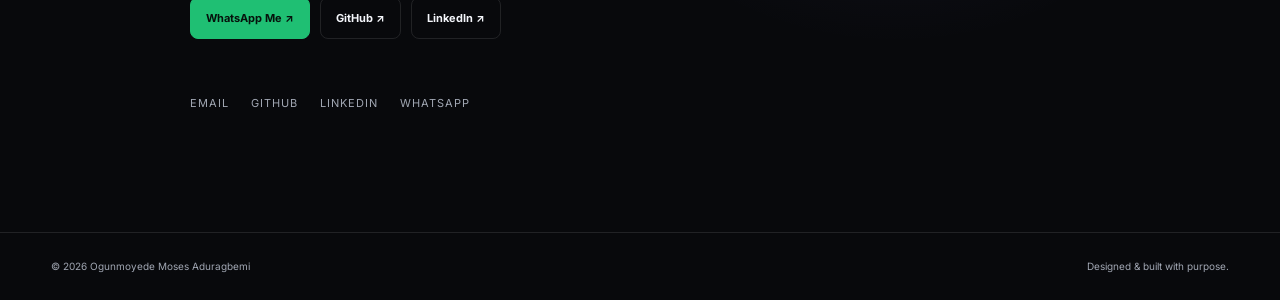
==== commit 1907c503: "update portfolio" ====
--- a/index.html
+++ b/index.html
@@ -532,7 +532,7 @@
                         web design and graphics design skills
                         with a responsive and attractive layout.
                     </p>
-z
+                    
                     <div class="tags">
                         <span>HTML</span>
                         <span>CSS</span>
@@ -565,22 +565,10 @@
 
                 </div>
 
-                            <span>03</span>
-
-                            <strong>
-                                CREATIVE<br>
-                                STUDIO
-                            </strong>
-
-                            <em>
-                                BRANDING
-                            </em>
-
                         </div>
 
                         <div class="project-info">
 
-                            <div>
 
                                 <h3>
                                     Creative Design
@@ -590,12 +578,6 @@
                                     Visual identity and promotional
                                     design concept.
                                 </p>
-
-                            </div>
-
-                            <span class="arrow">
-                                ↗
-                            </span>
 
                         </div>
 
--- a/style.css
+++ b/style.css
@@ -826,7 +826,7 @@
 .project-image img {
     width: 100%;
     height: 250%;
-    object-fit: cover;
+    object-fit: contain;
     display: block;
     transition: 0.4s ease;
 }
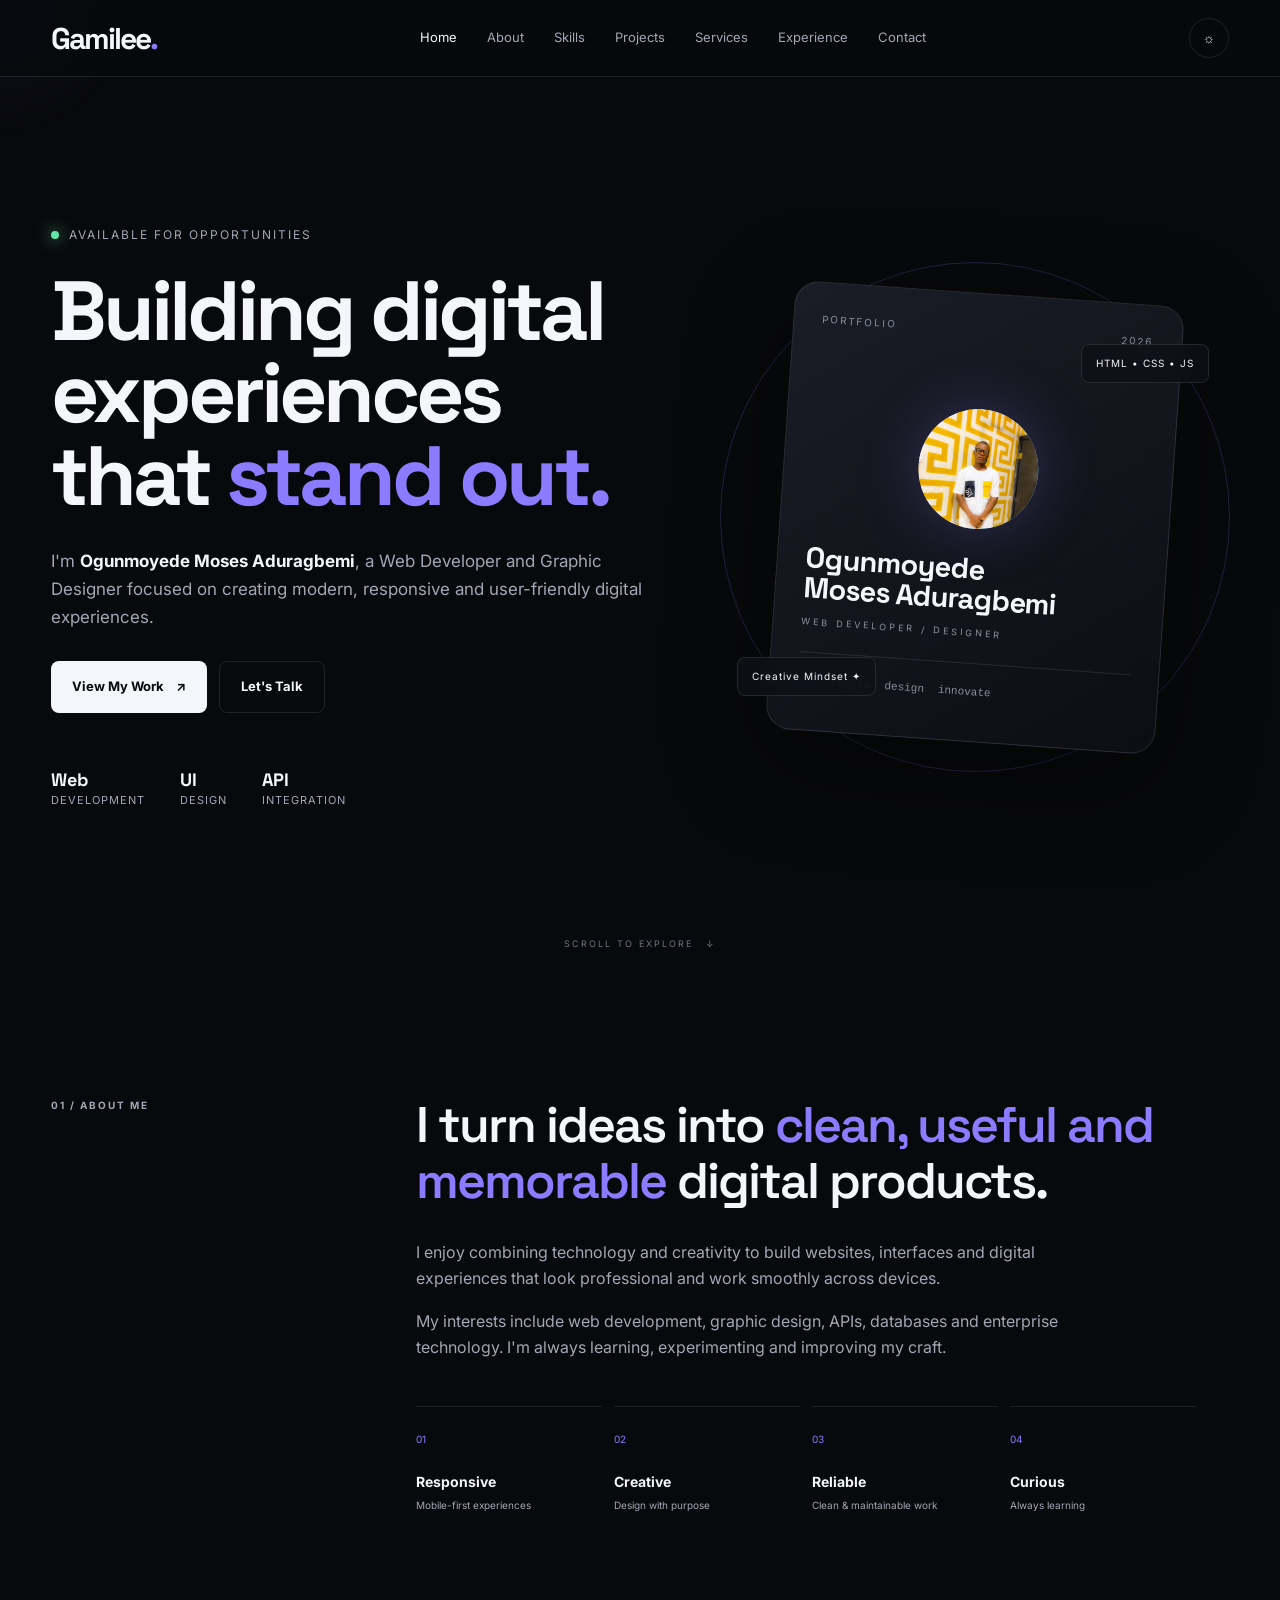
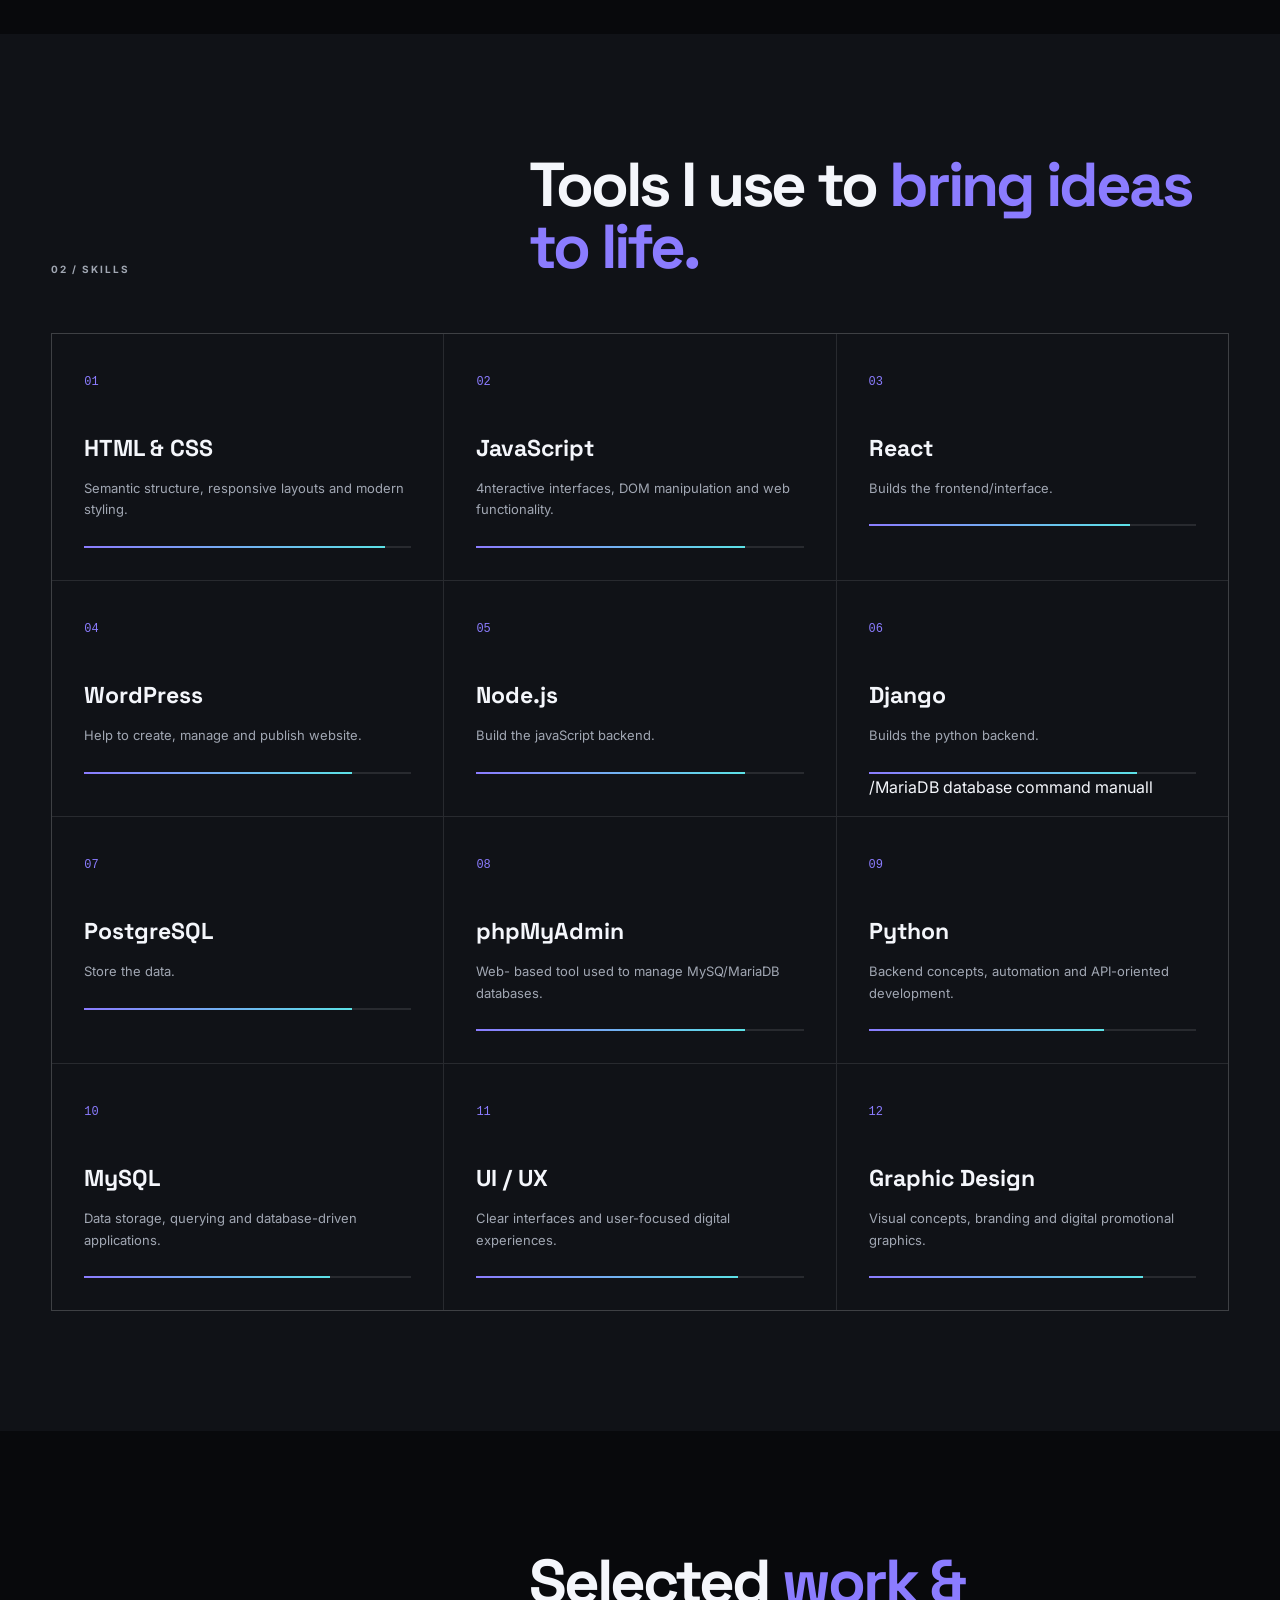
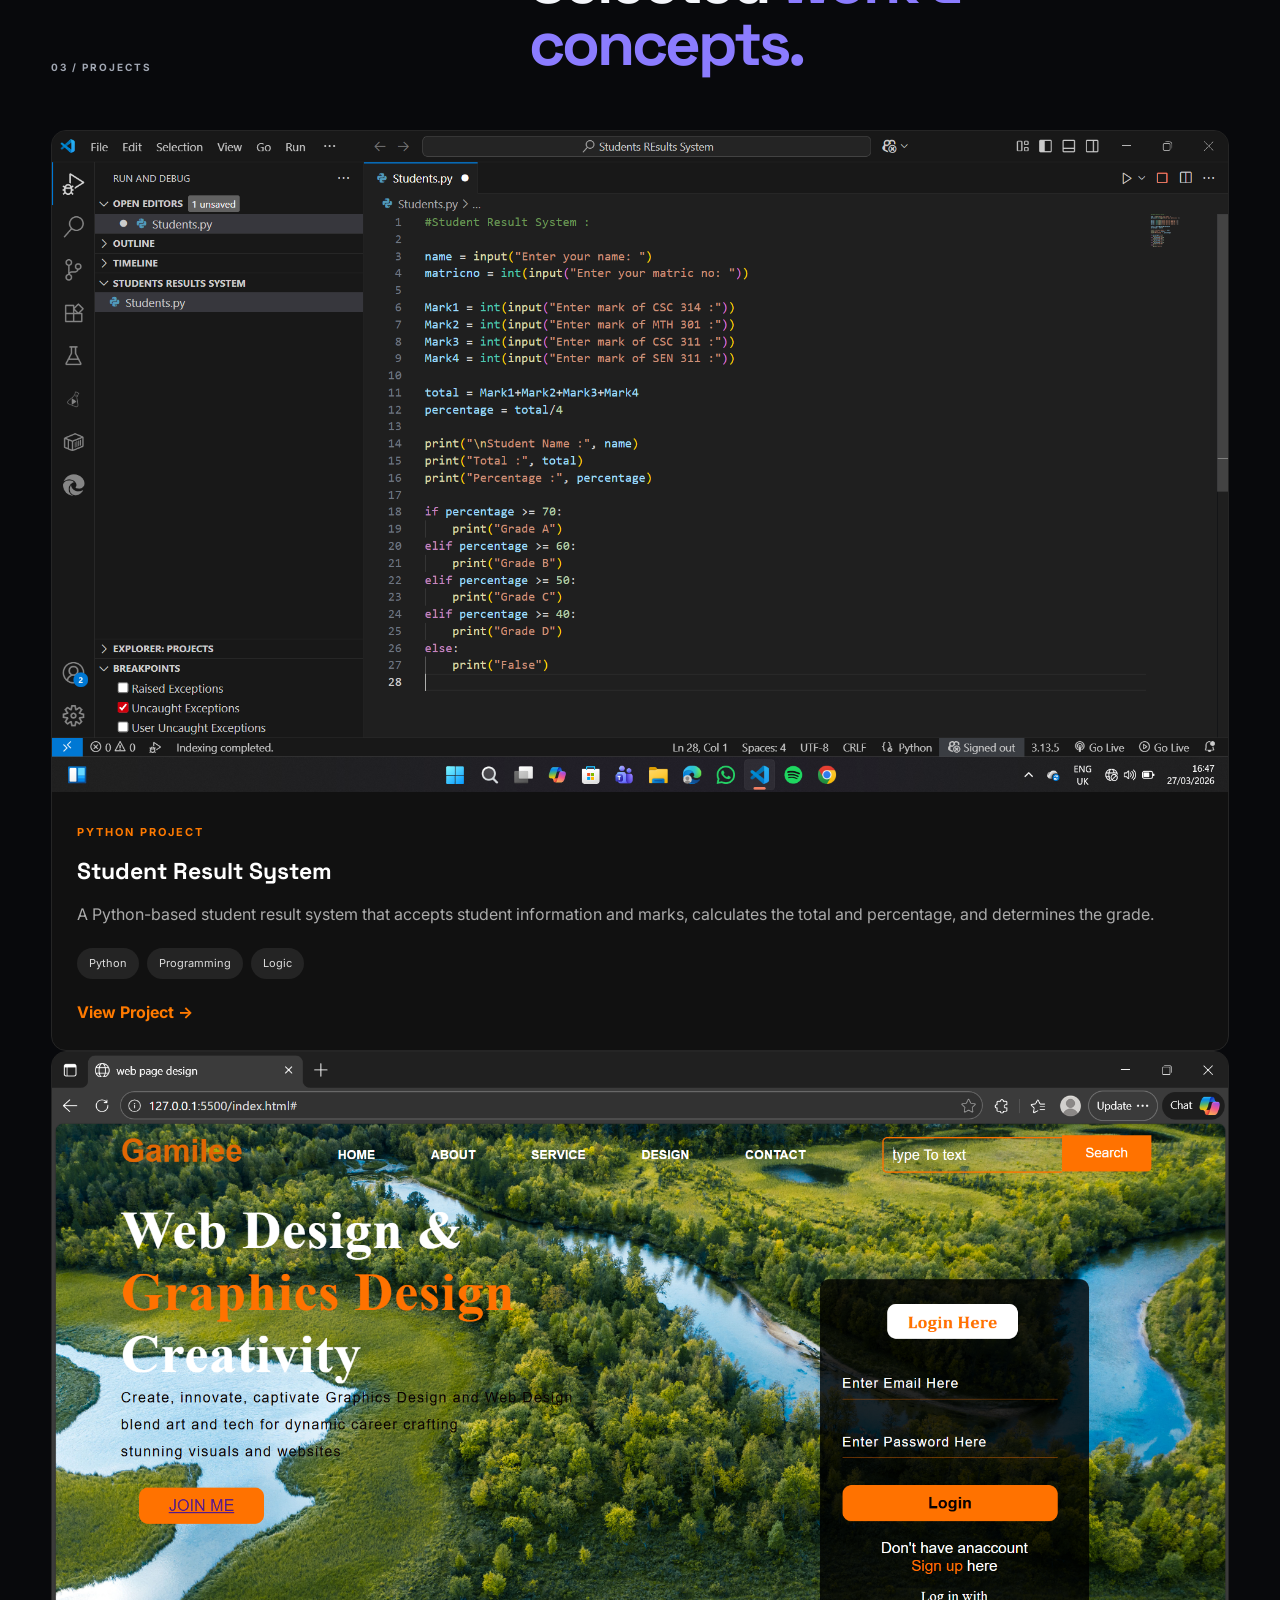
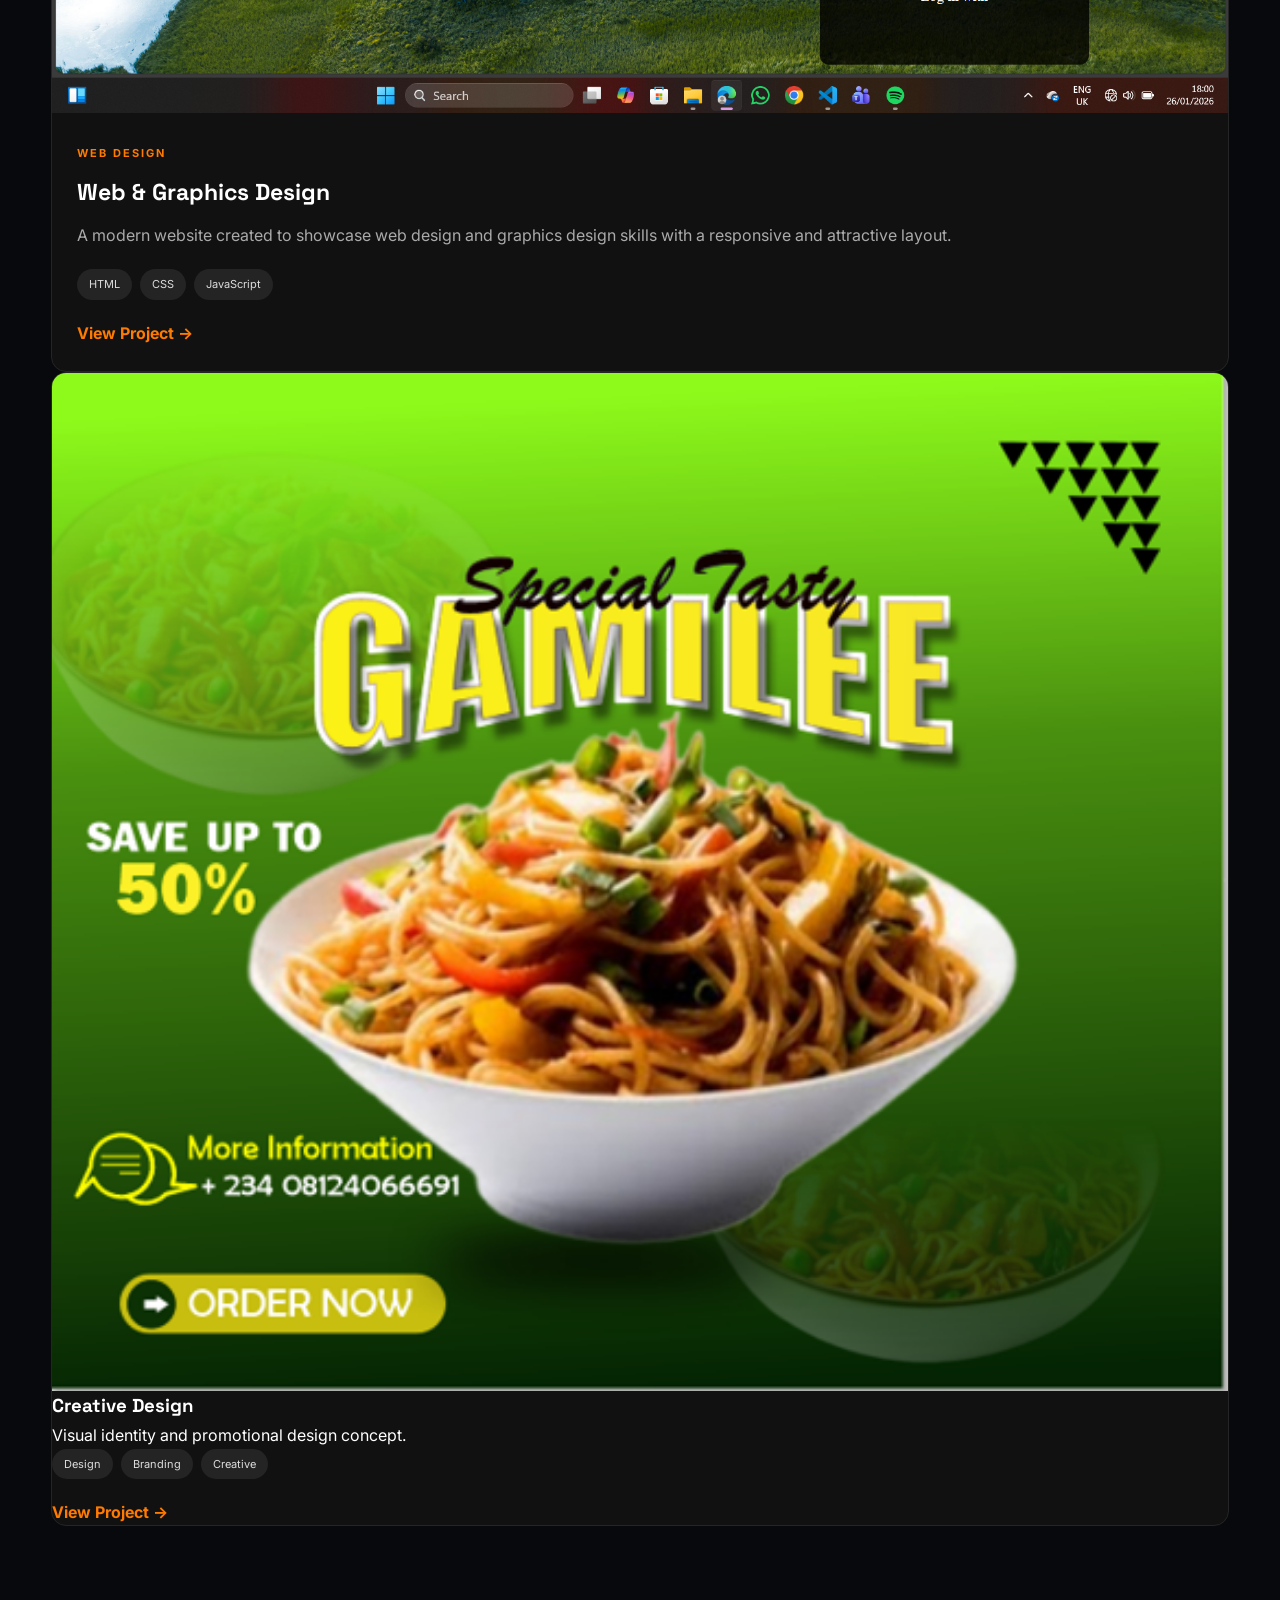
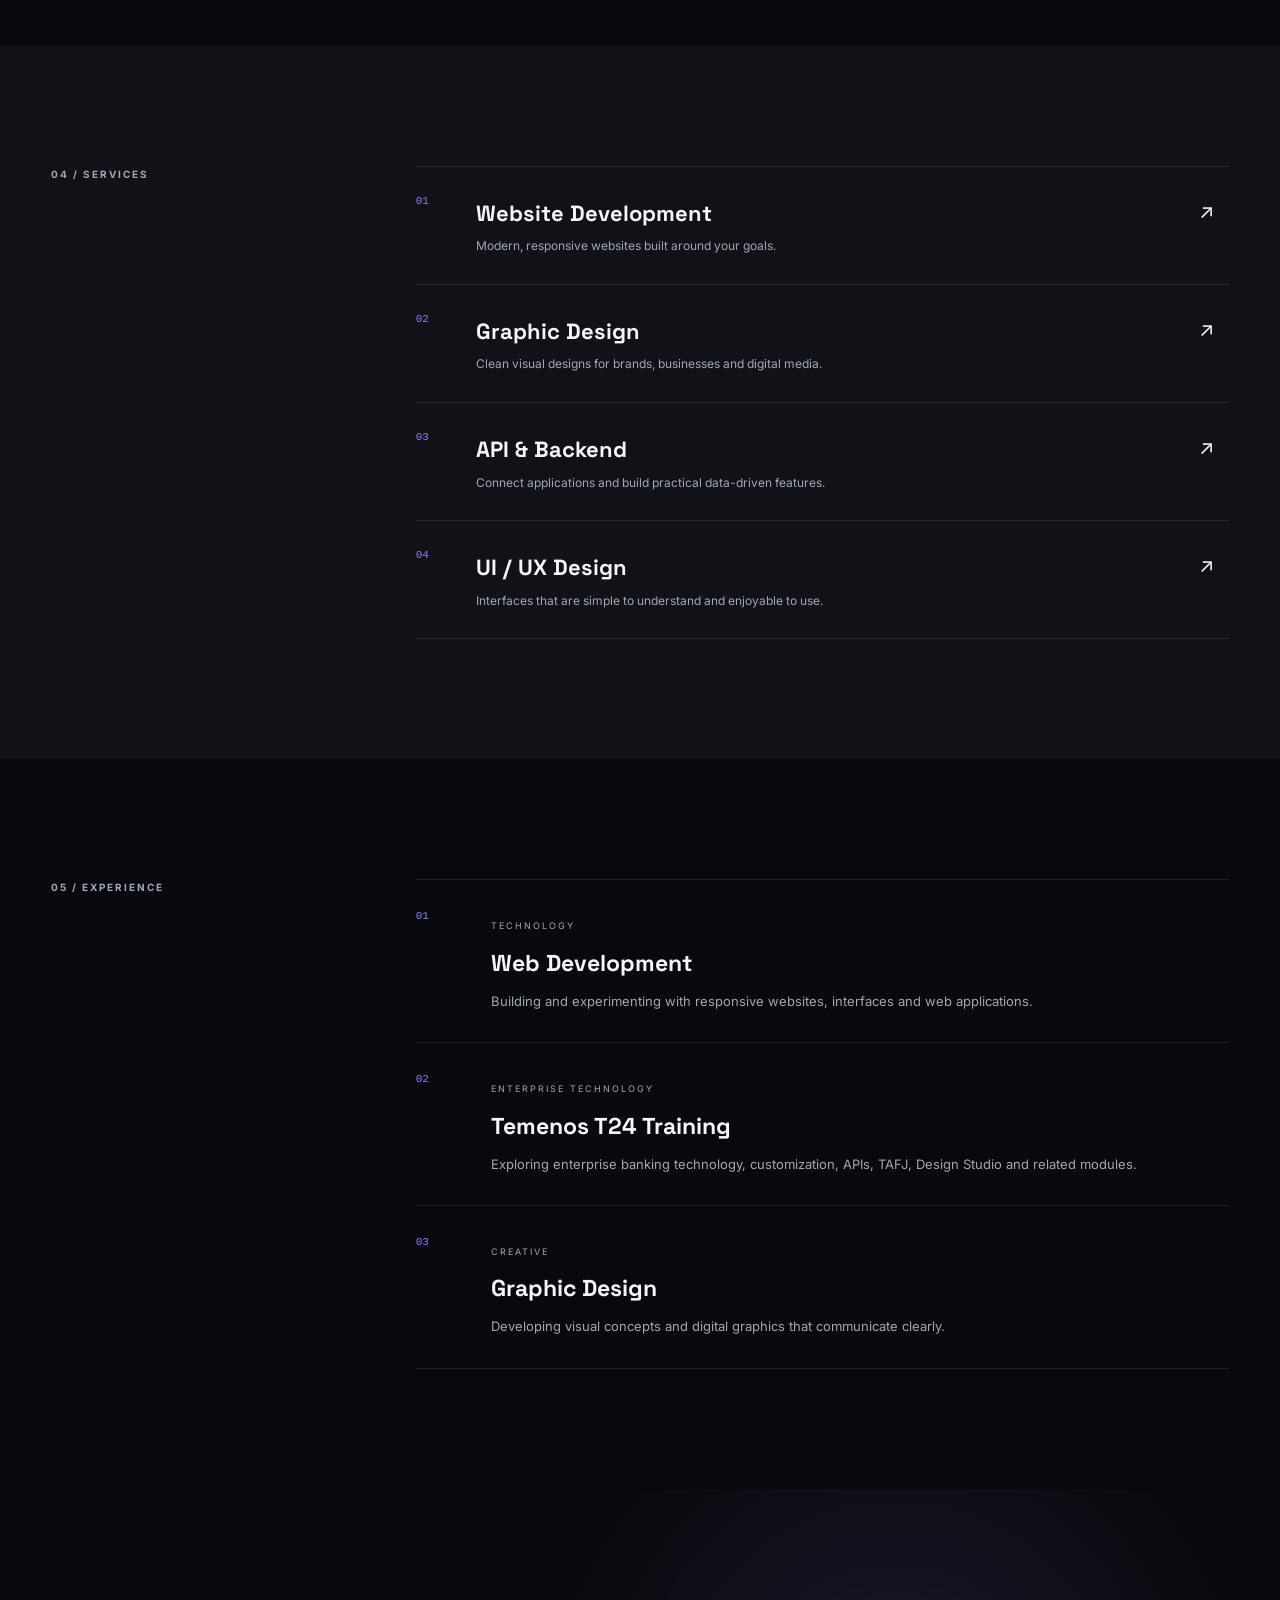
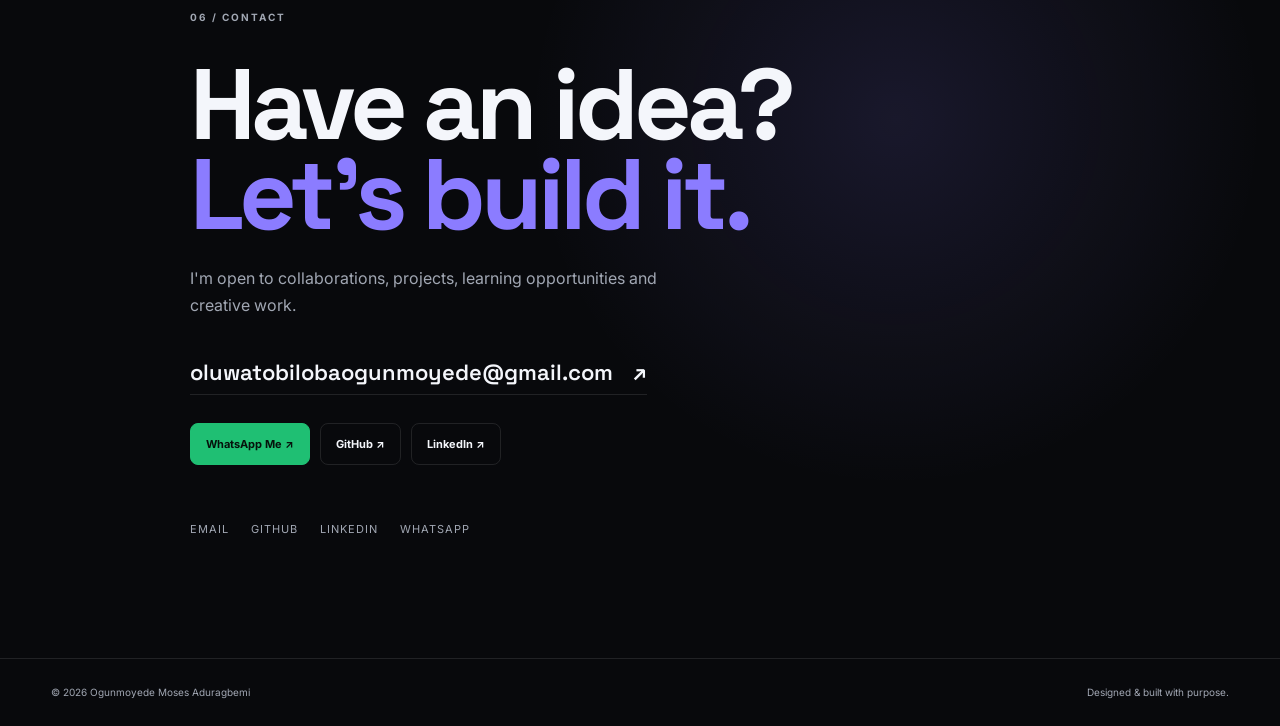
==== commit d04ab87e: "what you changed" ====
--- a/index.html
+++ b/index.html
@@ -358,7 +358,7 @@
                         <h3>JavaScript</h3>
 
                         <p>
-                            Interactive interfaces, DOM manipulation
+                            4nteractive interfaces, DOM manipulation
                             and web functionality.
                         </p>
 
@@ -367,11 +367,107 @@
                         </div>
 
                     </div>
-
-
+                    
                     <div class="skill-card reveal">
 
                         <b>03</b>
+
+                        <h3>React</h3>
+
+                        <p>
+                            Builds the frontend/interface.
+                        </p>
+
+                        <div class="skill-bar">
+                            <i style="width:80%"></i>
+                        </div>
+
+                    </div>
+
+                    <div class="skill-card reveal">
+
+                        <b>04</b>
+
+                        <h3>WordPress</h3>
+
+                        <p>
+                           Help to create, manage and publish website.
+                        </p>
+
+                        <div class="skill-bar">
+                            <i style="width:82%"></i>
+                        </div>
+
+                    </div>
+                    
+                    <div class="skill-card reveal">
+
+                        <b>05</b>
+
+                        <h3>Node.js</h3>
+
+                        <p>
+                            Build the javaScript backend.
+                        </p>
+
+                        <div class="skill-bar">
+                            <i style="width:82%"></i>
+                        </div>
+
+                    </div>
+                    
+                    <div class="skill-card reveal">
+
+                        <b>06</b>
+
+                        <h3>Django</h3>
+
+                        <p>
+                            Builds the python backend.
+                        </p>
+
+                        <div class="skill-bar">
+                            <i style="width:82%"></i>/MariaDB database command manuall
+                        </div>
+
+                    </div>
+                    
+                    <div class="skill-card reveal">
+
+                        <b>07</b>
+
+                        <h3>PostgreSQL</h3>
+
+                        <p>
+                            Store the data.
+                        </p>
+
+                        <div class="skill-bar">
+                            <i style="width:82%"></i>
+                        </div>
+
+                    </div>
+                    
+                    <div class="skill-card reveal">
+
+                        <b>08</b>
+
+                        <h3>phpMyAdmin</h3>
+
+                        <p>
+                            Web- based tool used to manage MySQ/MariaDB databases.
+                        </p>
+
+                        <div class="skill-bar">
+                            <i style="width:82%"></i>
+                        </div>
+
+                    </div>
+                    
+
+                    <div class="skill-card reveal">
+
+                        <b>09</b>
 
                         <h3>Python</h3>
 
@@ -389,9 +485,9 @@
 
                     <div class="skill-card reveal">
 
-                        <b>04</b>
-
-                        <h3>SQL / Databases</h3>
+                        <b>10</b>
+
+                        <h3>MySQL</h3>
 
                         <p>
                             Data storage, querying and
@@ -407,7 +503,7 @@
 
                     <div class="skill-card reveal">
 
-                        <b>05</b>
+                        <b>11</b>
 
                         <h3>UI / UX</h3>
 
@@ -425,7 +521,7 @@
 
                     <div class="skill-card reveal">
 
-                        <b>06</b>
+                        <b>12</b>
 
                         <h3>Graphic Design</h3>
 
@@ -500,15 +596,17 @@
 
                     <a
                         href="projects/student-results.jpg"
-                        class="project-button"
+                        class="project-button">
 
                         View Project →
 
 
                     </a>
+
                 </div>
 
             </div>
+            
 
                      <!-- PROJECT 2 -->
             <div class="project-card">
@@ -544,7 +642,7 @@
                         class="project-button"
                         target="_blank">
 
-                        View Project →
+                         View Project →
 
                     </a>
                 </div>
@@ -552,7 +650,7 @@
             </div>
 
                     <article class="project reveal">
-            <div class="project-card">
+                    <div class="project-card">
                 
 
                         <div class="project-image project-three">
@@ -563,7 +661,7 @@
                         src="projects/food.jpg"
                         alt="Graphic Design Project">
 
-                </div>
+                    </div>
 
                         </div>
 
@@ -590,12 +688,14 @@
 
                         </div>
 
-                        <a
+                    <a
                         href="projects/food.jpg"
                         class="project-button"
                         target="_blank">
 
                         View Project →
+                            
+                    </a>
 
 
                     </article>
--- a/style.css
+++ b/style.css
@@ -74,9 +74,10 @@
 
 .header {
 
-    position: fixed;
-
-    z-index: 20;
+    position: sticky;
+    display: flex;
+
+    z-index: 50;
 
     top: 0;
     left: 0;
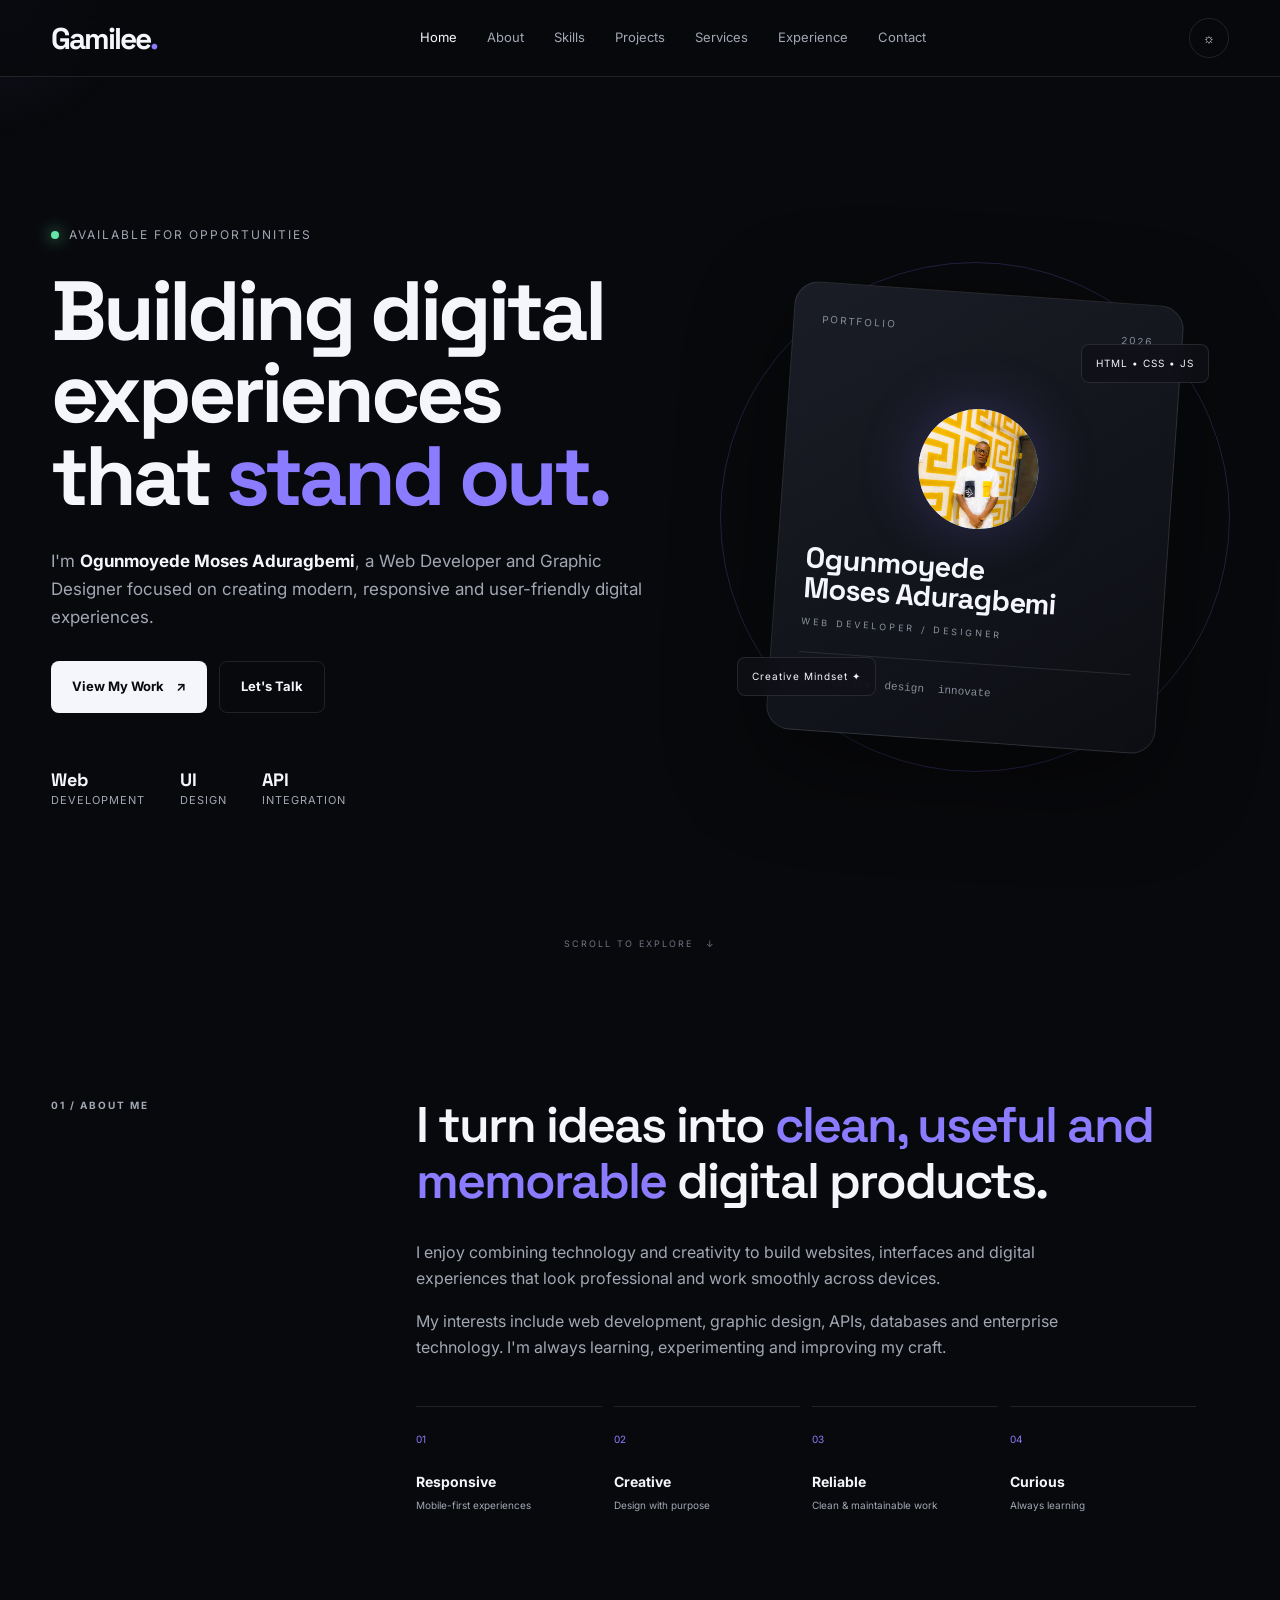
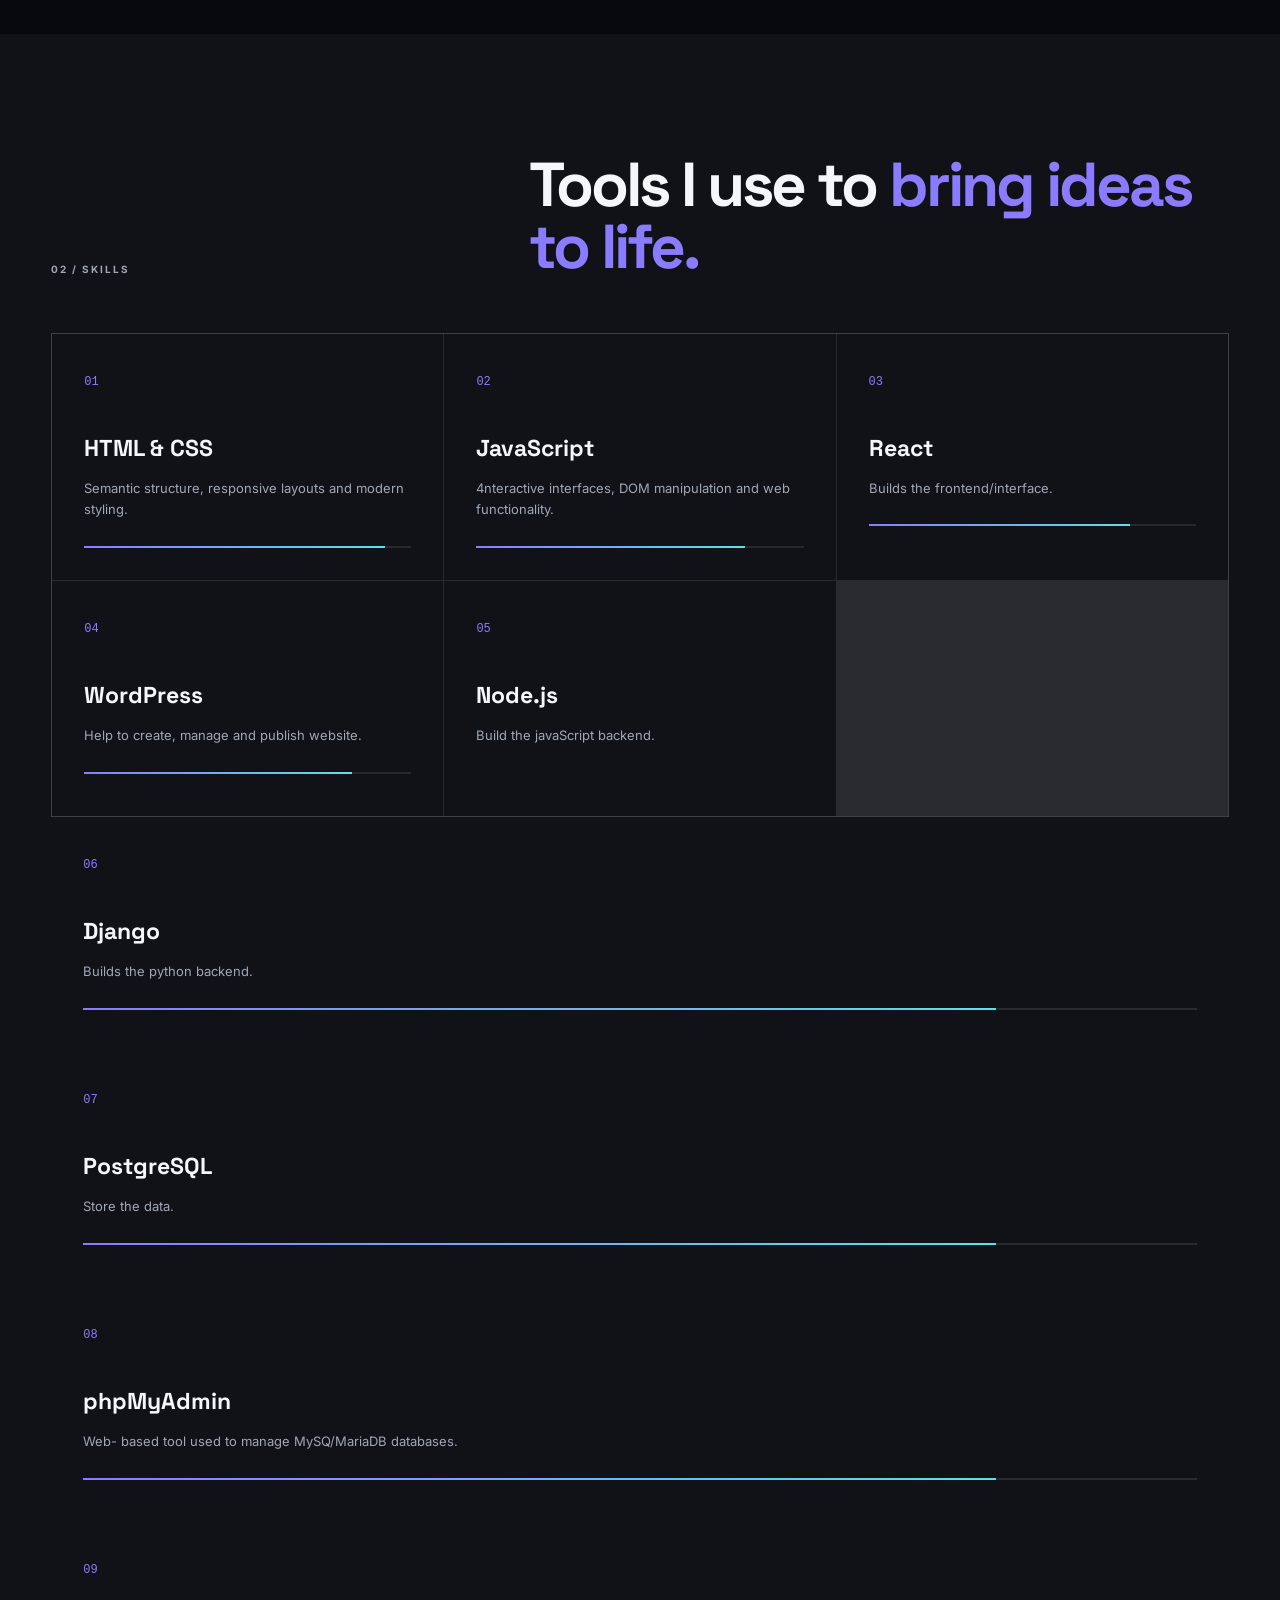
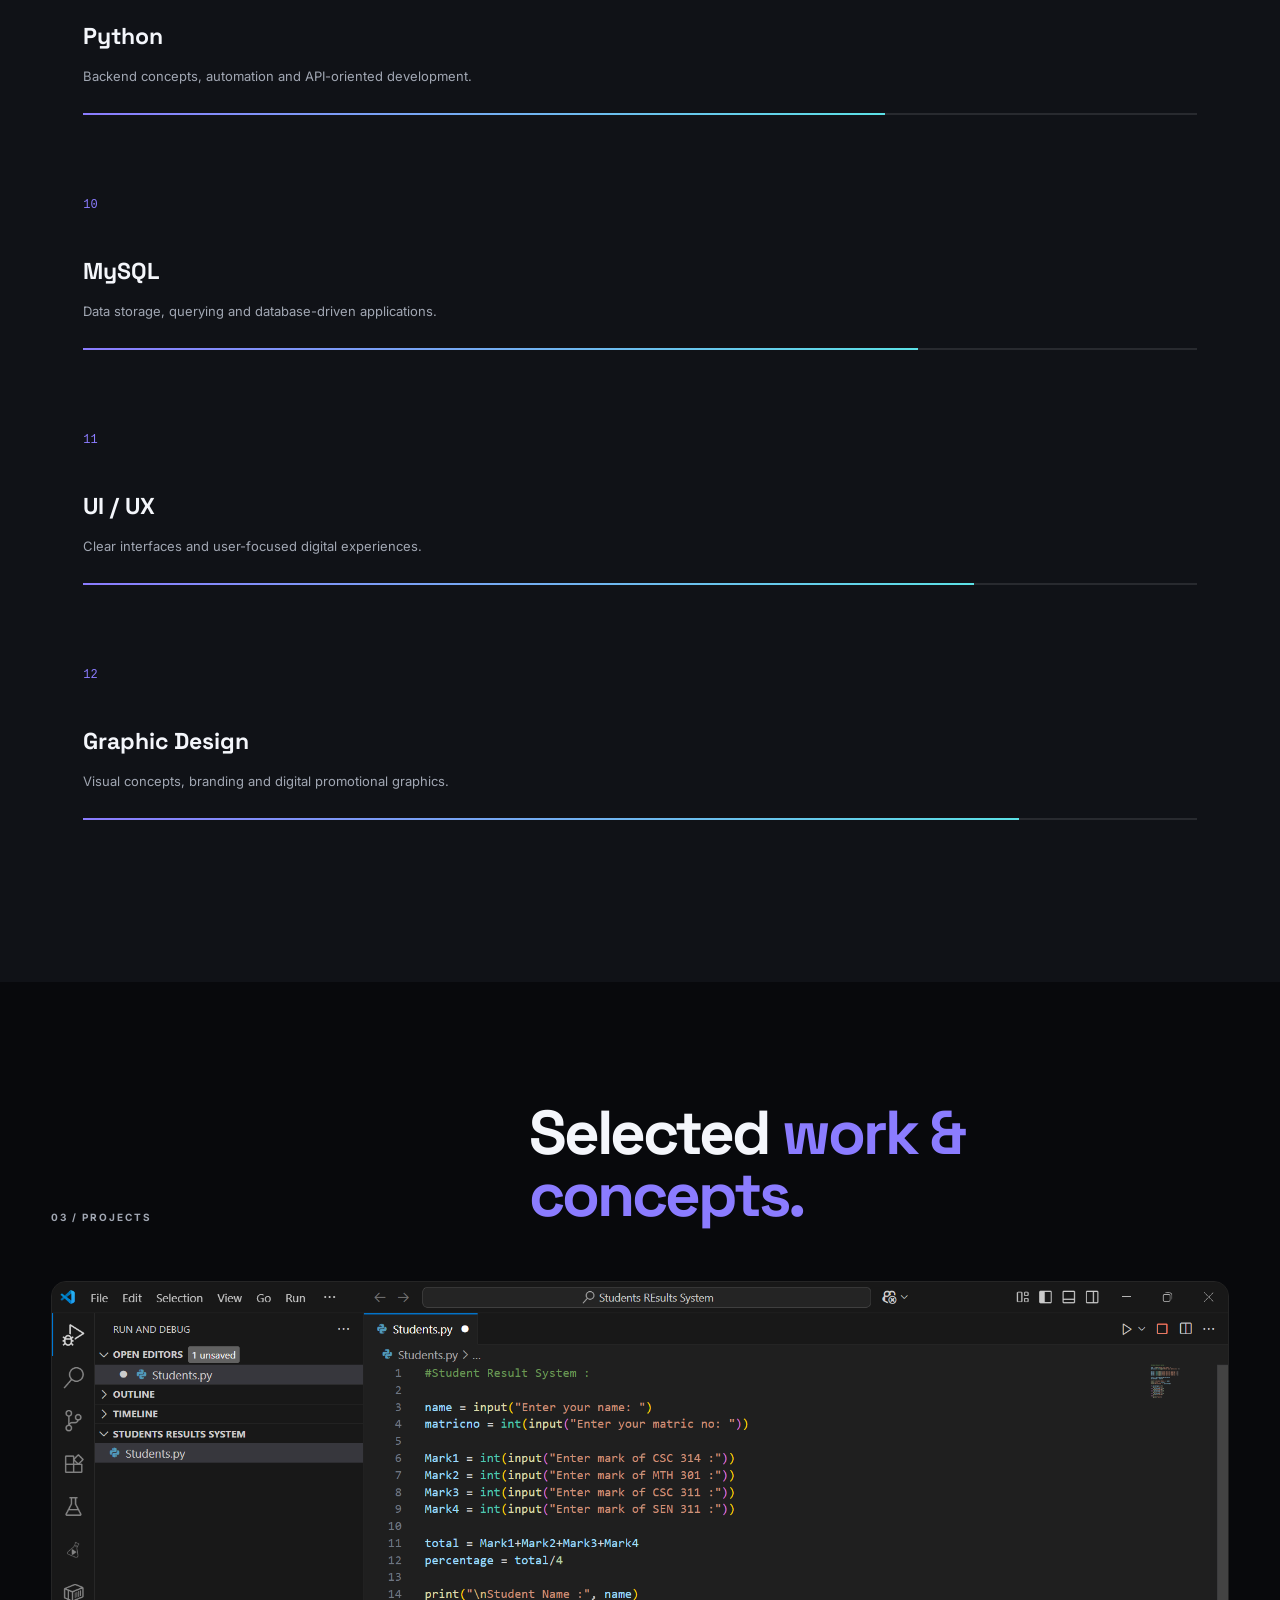
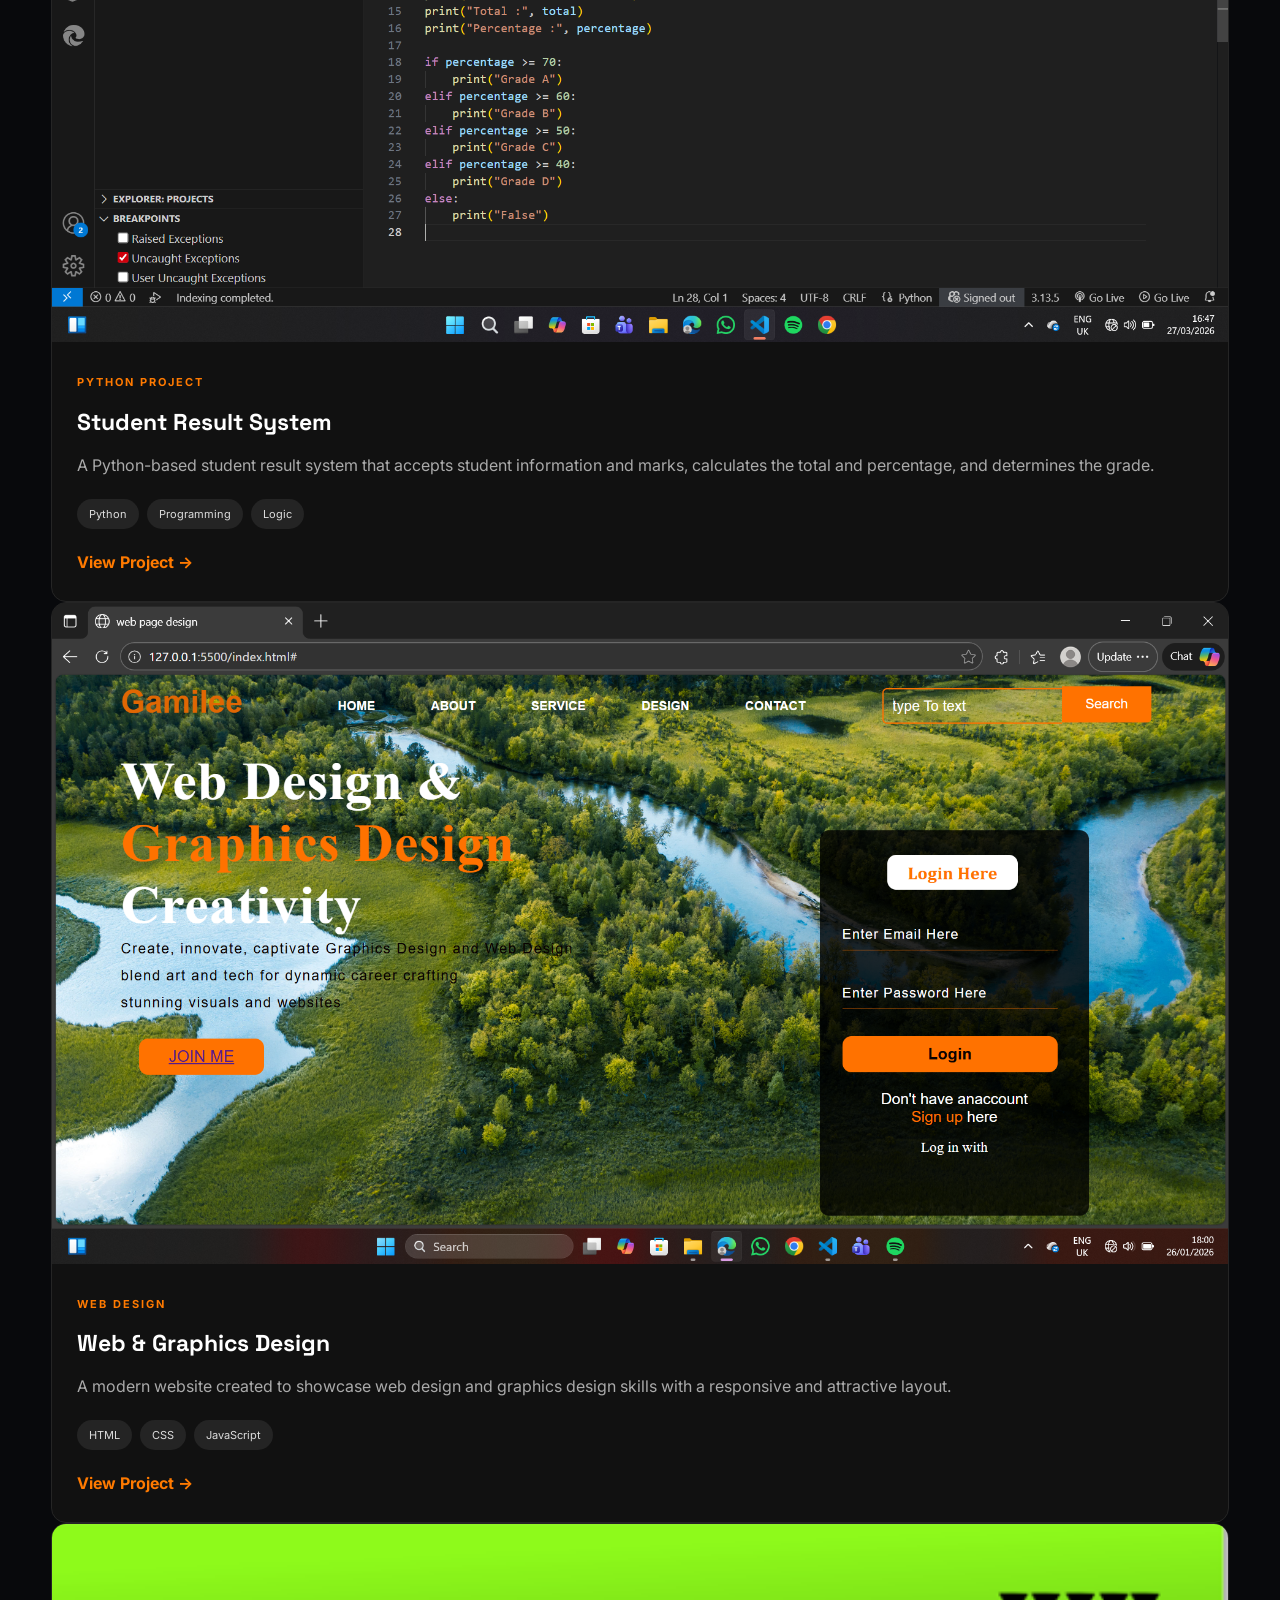
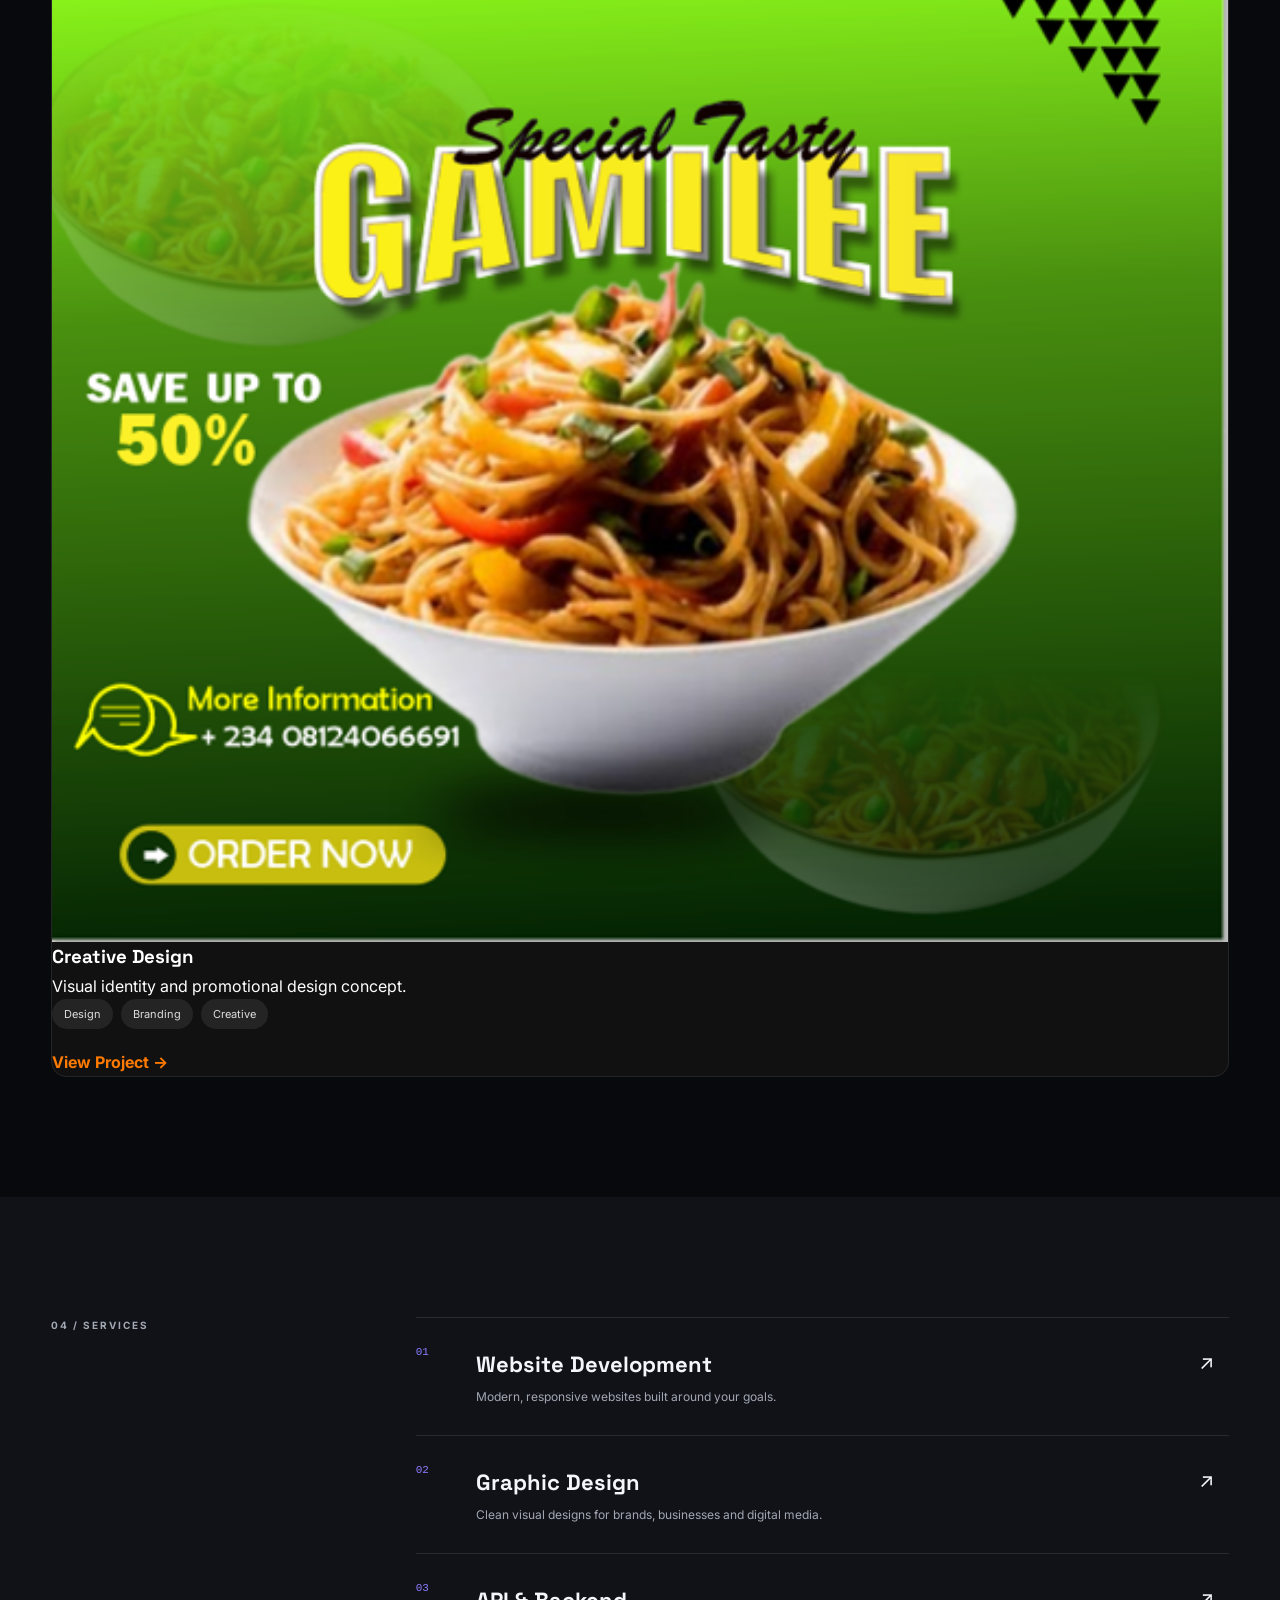
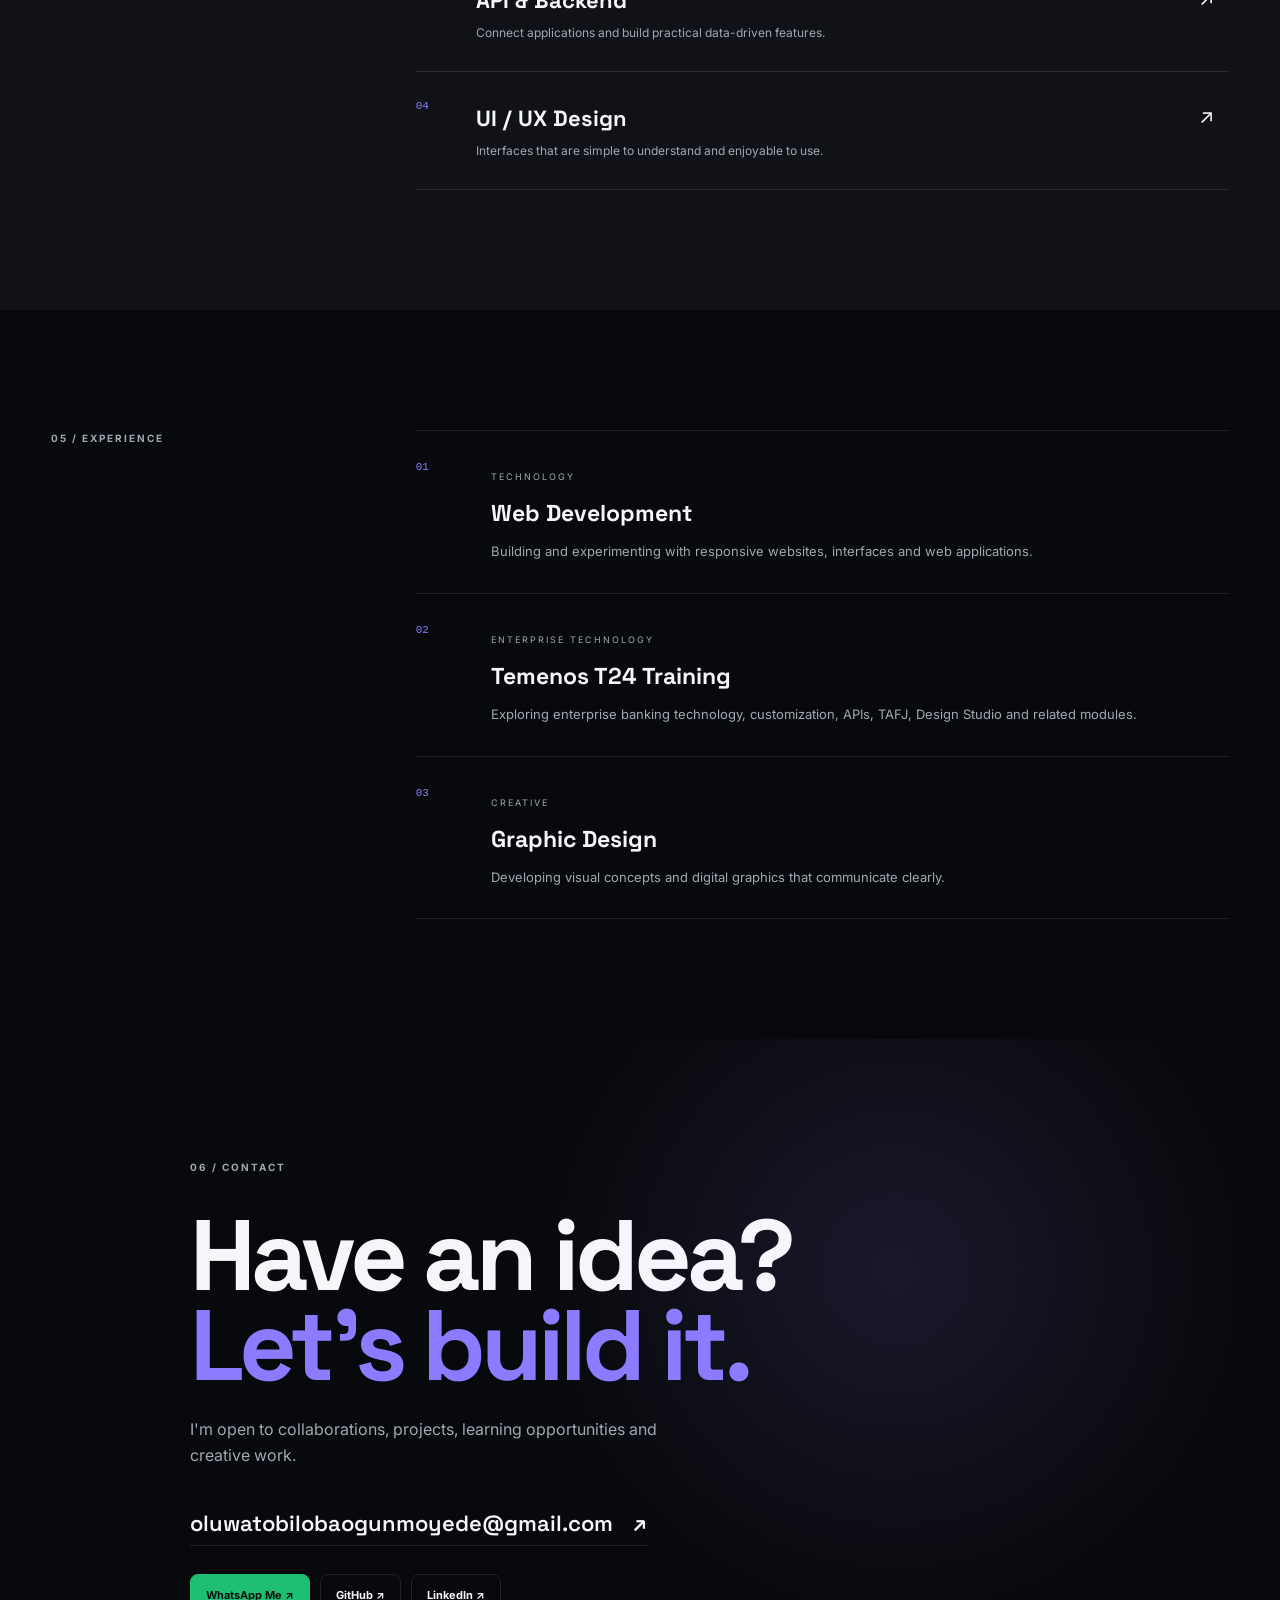
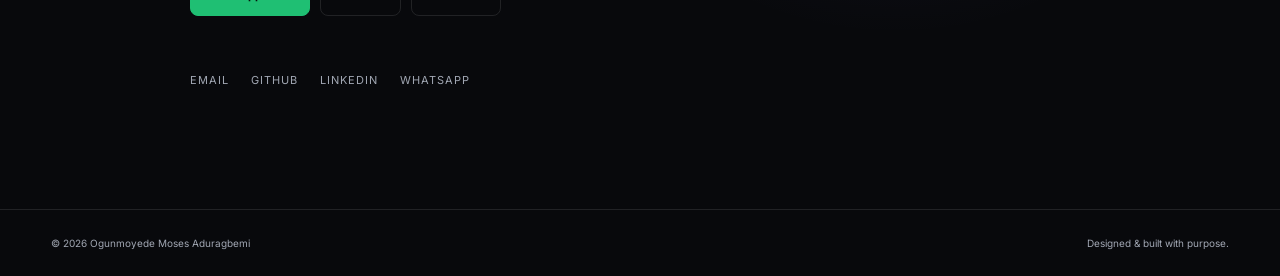
==== commit 4df66a4f: "update website code" ====
--- a/index.html
+++ b/index.html
@@ -408,7 +408,7 @@
 
                         <p>
                             Build the javaScript backend.
-                        </p>
+                        </p
 
                         <div class="skill-bar">
                             <i style="width:82%"></i>
@@ -427,7 +427,7 @@
                         </p>
 
                         <div class="skill-bar">
-                            <i style="width:82%"></i>/MariaDB database command manuall
+                            <i style="width:82%"></i>
                         </div>
 
                     </div>
--- a/style.css
+++ b/style.css
@@ -91,6 +91,11 @@
     border-bottom: 1px solid var(--line);
 }
 
+.navbar{
+    position: sticky;
+    top: 0;
+    z-index:1000;
+}
 
 .nav {
 
